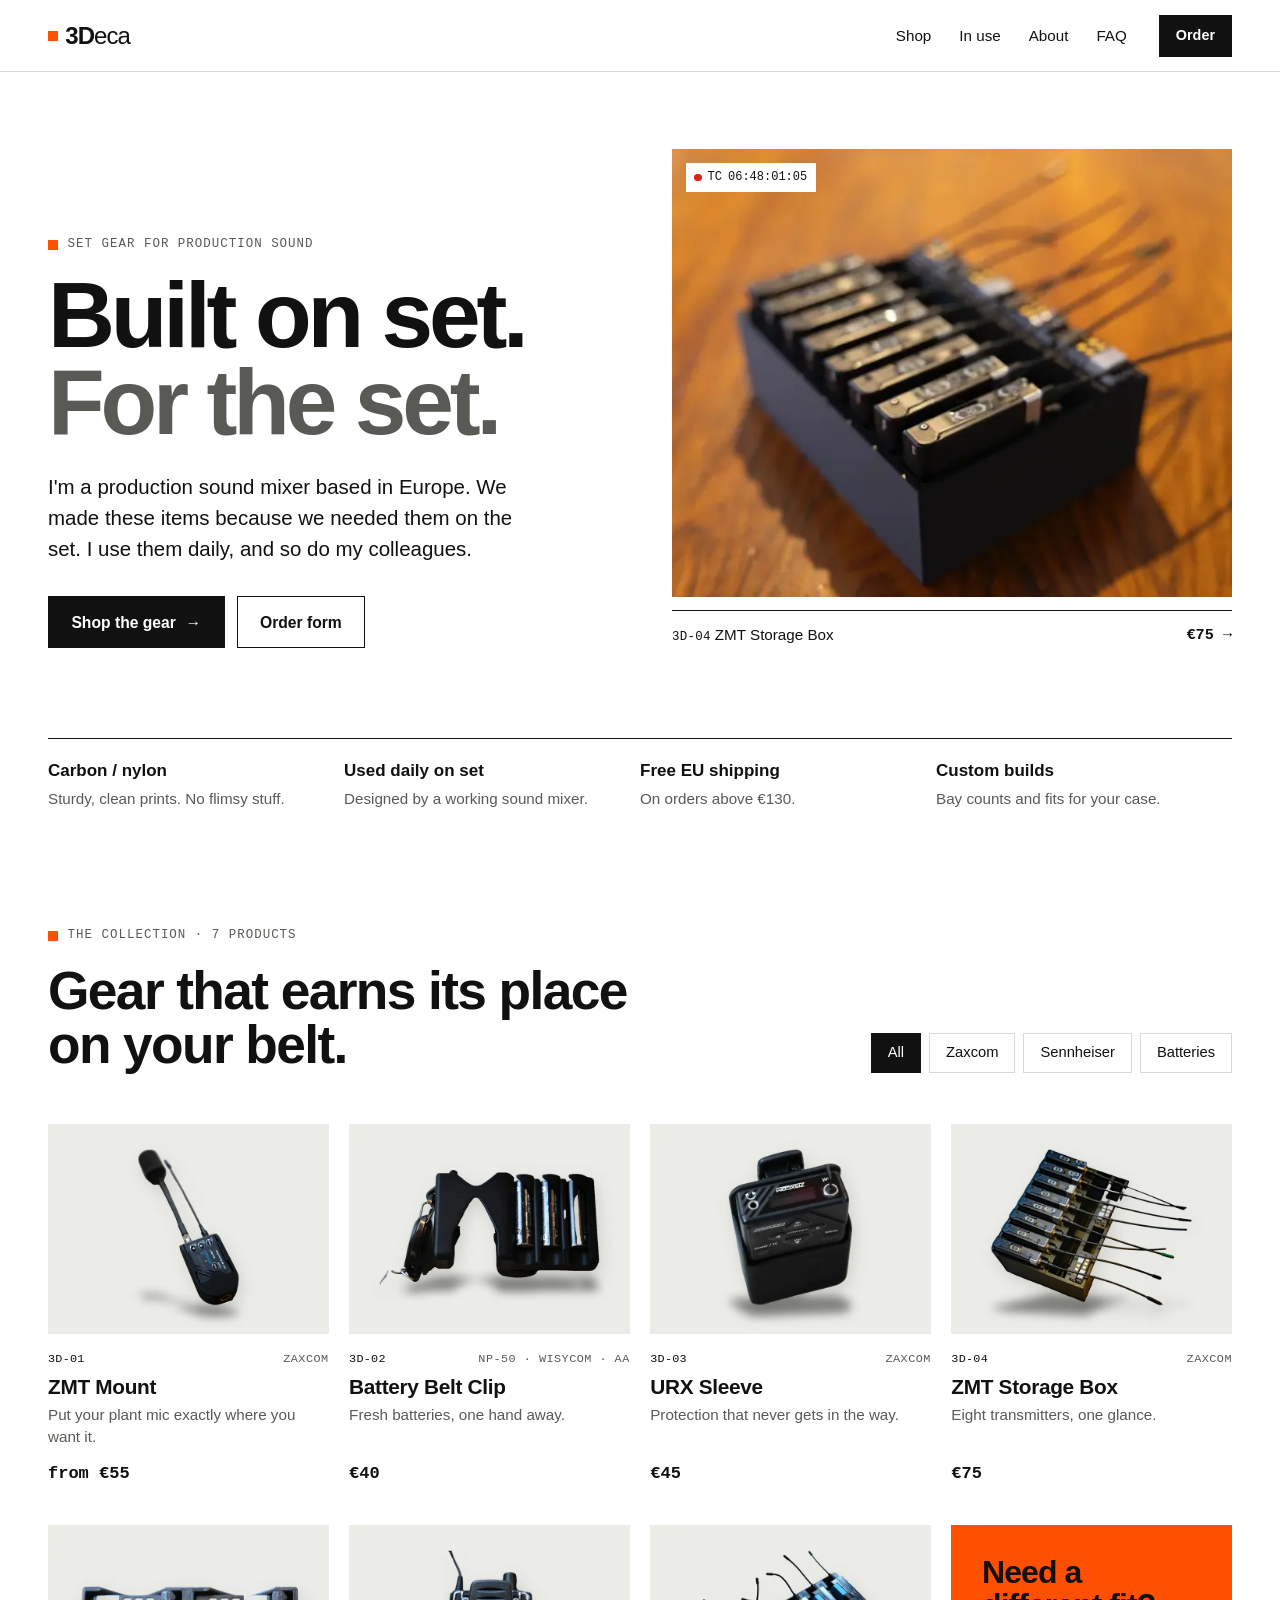
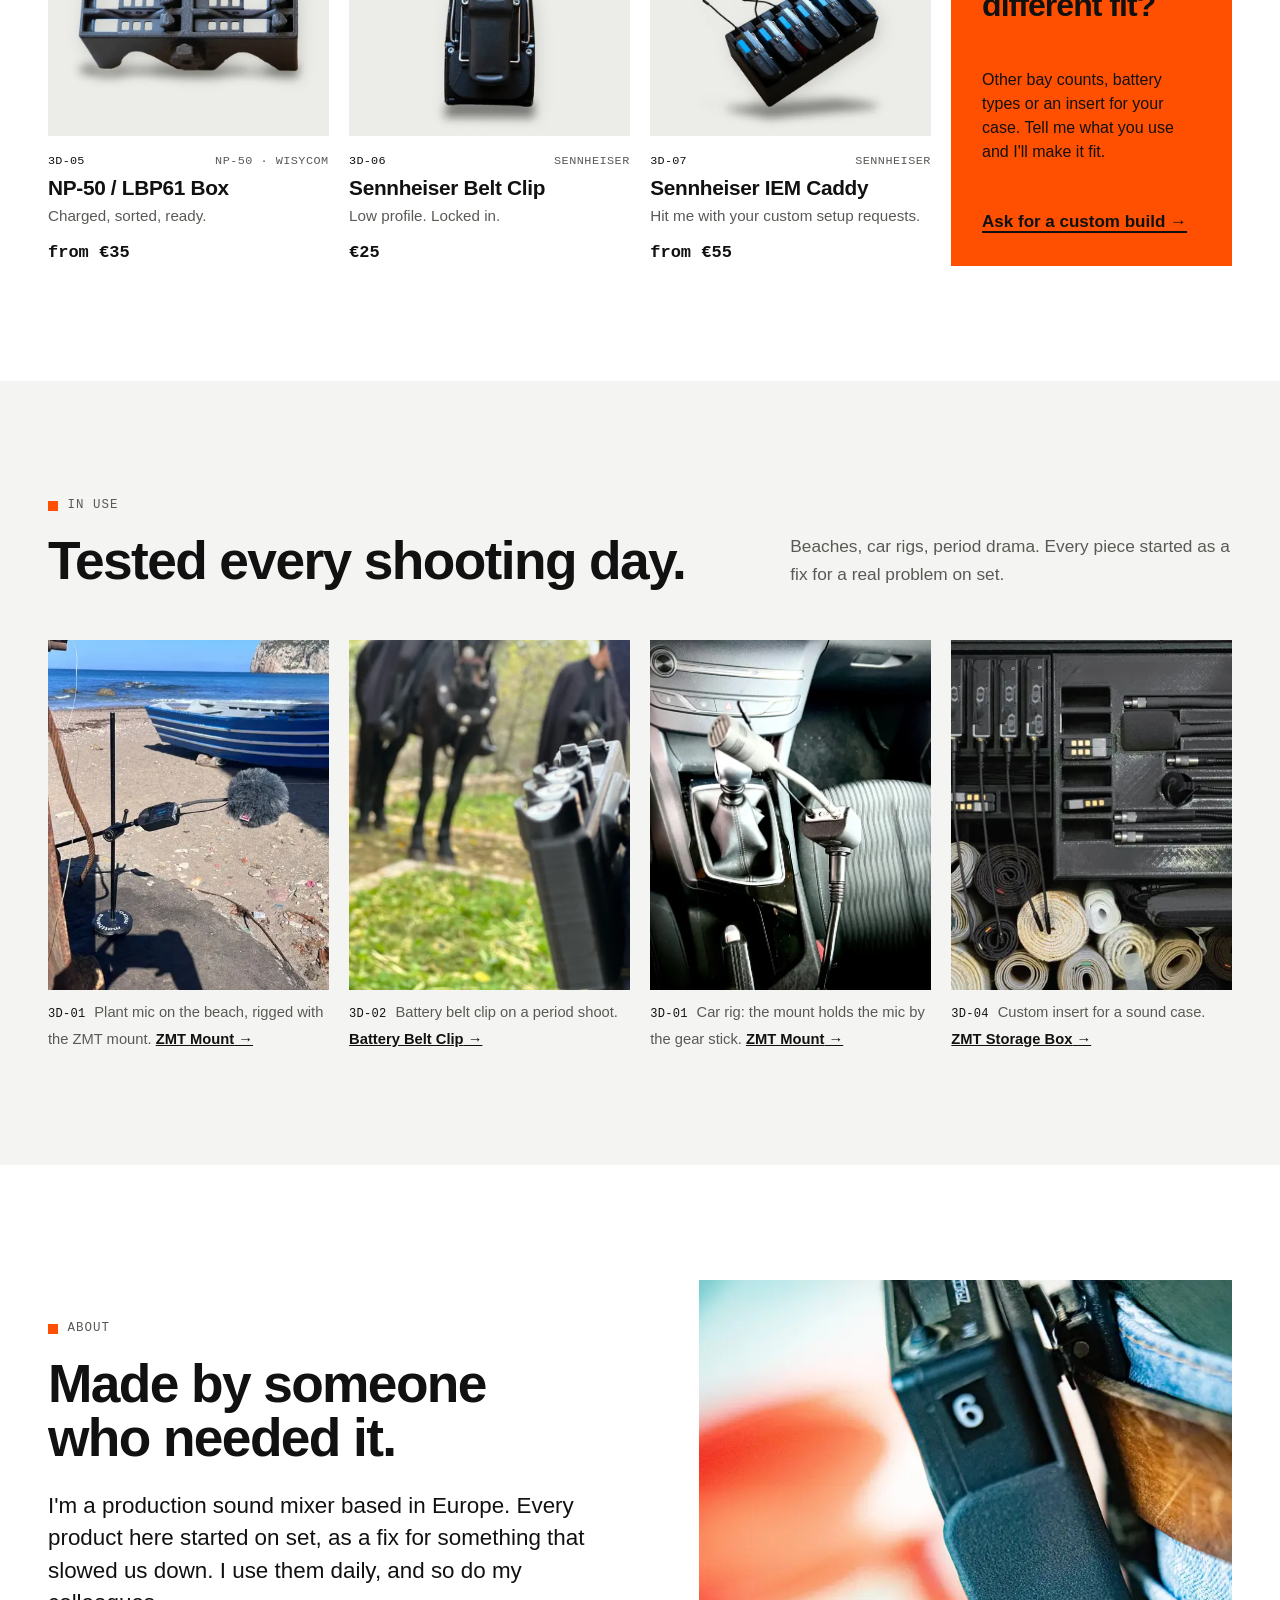
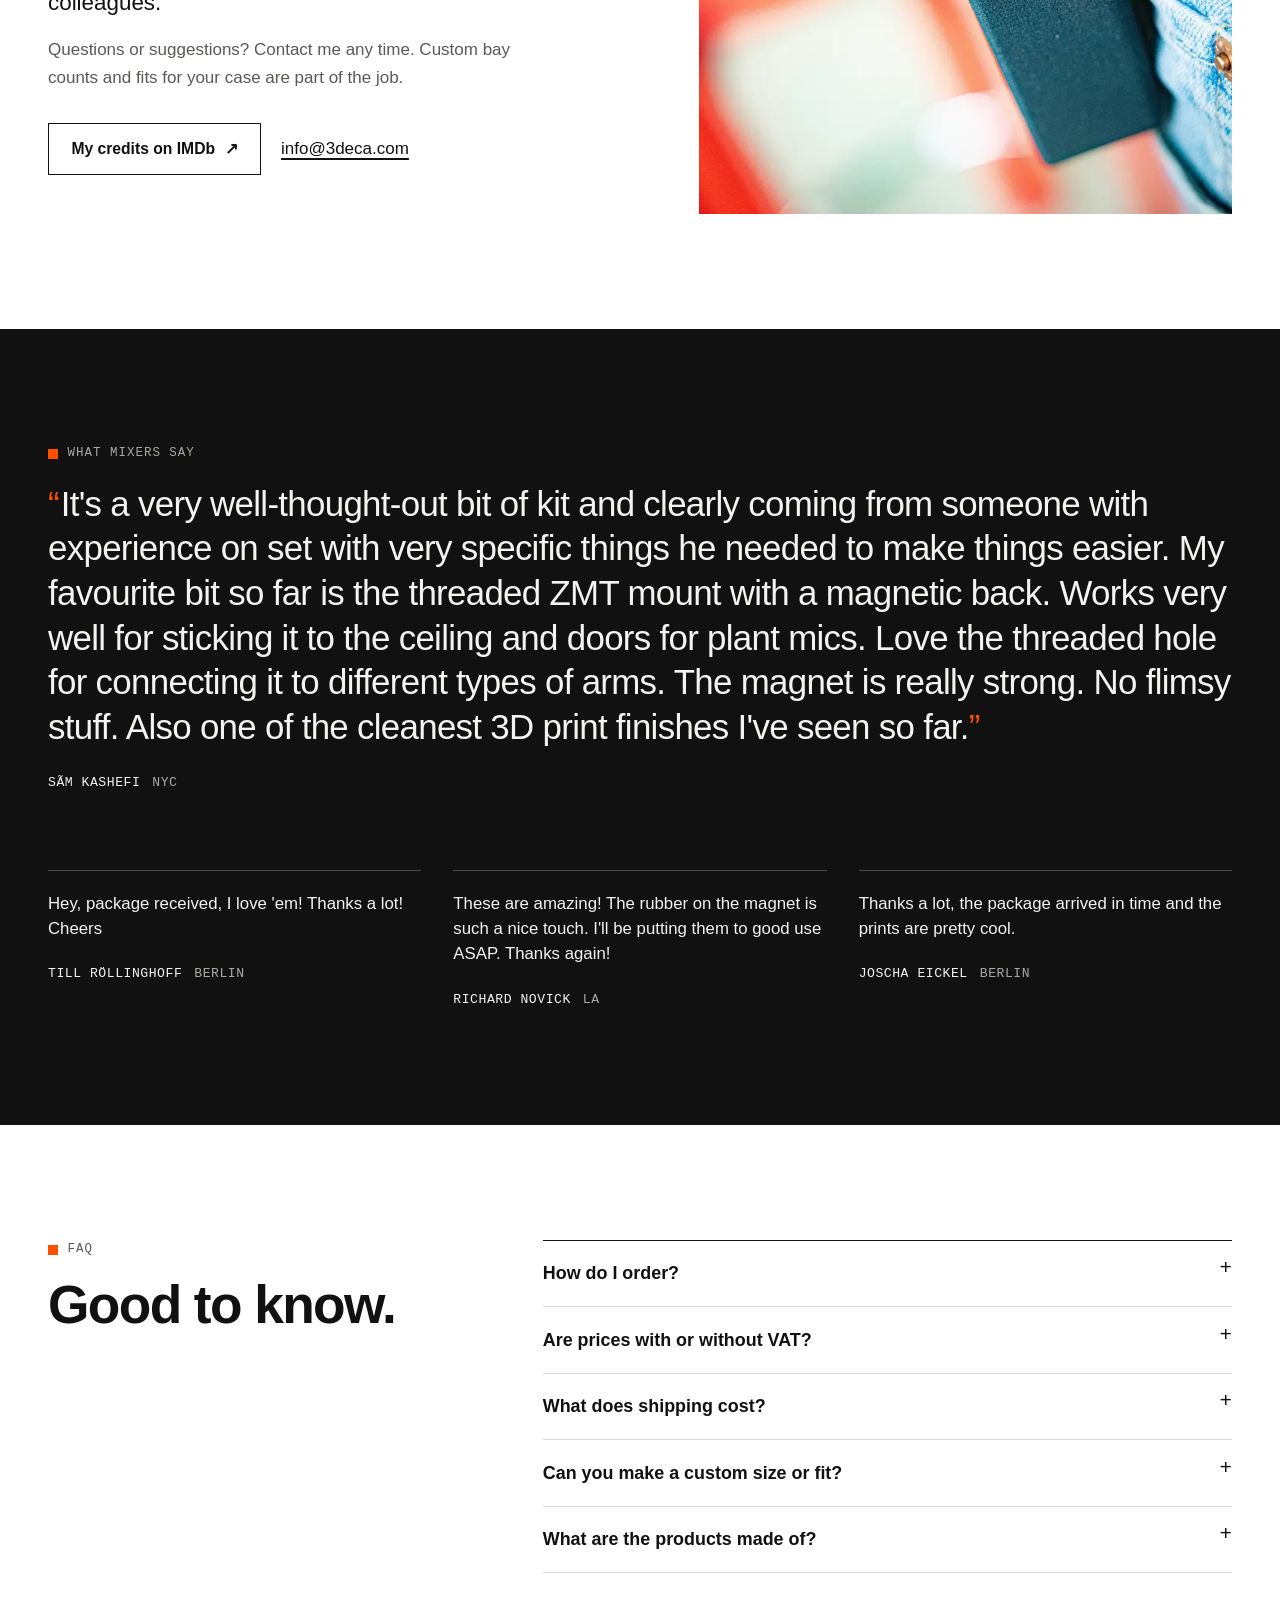
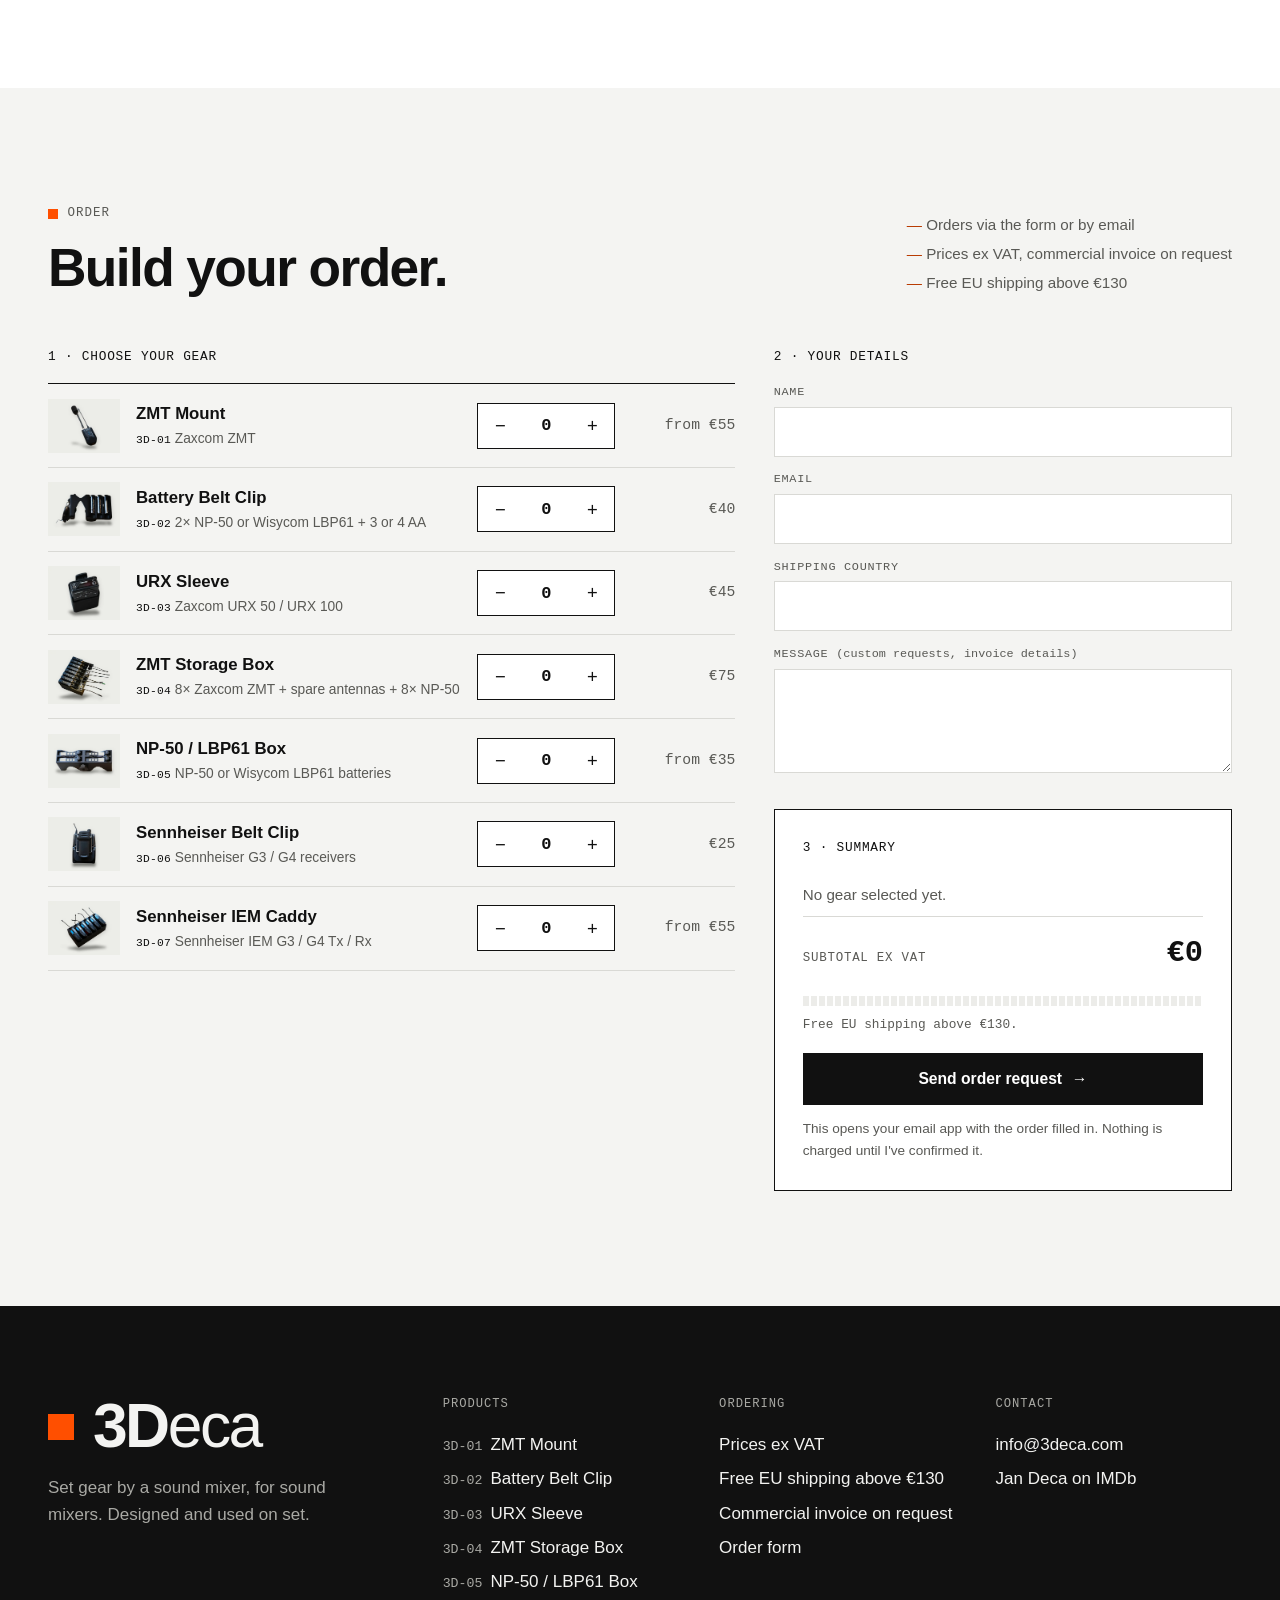
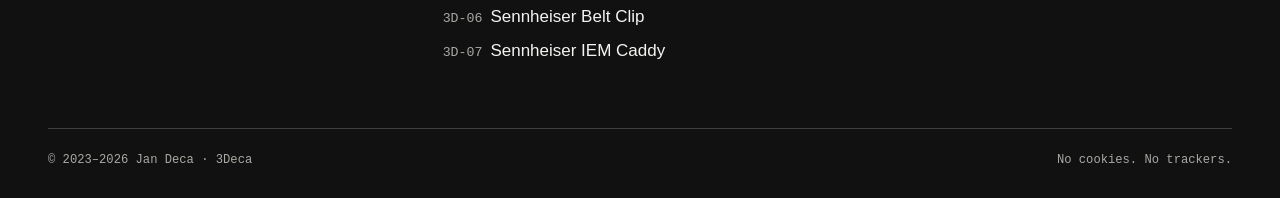
==== 3deca-website/public/index.html @ c1f85b54 "Redesign 3deca.com as a modernist product catalogue - Light, grid-based design with black grotesk ty" ====
<!doctype html>
<html lang="en">
<head>
<meta charset="utf-8">
<meta name="viewport" content="width=device-width, initial-scale=1">
<title>3Deca · Set gear for production sound mixers</title>
<meta name="description" content="Sturdy carbon/nylon set gear for production sound mixers: mounts, belt clips and storage caddies for Zaxcom, Sennheiser and Wisycom. Designed and used on set.">
<link rel="canonical" href="https://www.3deca.com/">
<meta name="theme-color" content="#ffffff">
<meta name="color-scheme" content="light">
<meta property="og:type" content="website">
<meta property="og:site_name" content="3Deca">
<meta property="og:title" content="3Deca · Set gear for production sound mixers">
<meta property="og:description" content="Sturdy carbon/nylon set gear for production sound mixers: mounts, belt clips and storage caddies for Zaxcom, Sennheiser and Wisycom. Designed and used on set.">
<meta property="og:url" content="https://www.3deca.com/">
<meta property="og:image" content="https://www.3deca.com/img/og-image.jpg">
<meta name="twitter:card" content="summary_large_image">
<link rel="icon" href="favicon.svg" type="image/svg+xml">
<link rel="apple-touch-icon" href="apple-touch-icon.png">
<link rel="preload" href="fonts/archivo-var.woff2" as="font" type="font/woff2" crossorigin>
<link rel="stylesheet" href="css/style.css">
<script>document.documentElement.classList.add("js")</script>
<script src="js/main.js" defer></script>
<script type="application/ld+json">{"@context": "https://schema.org", "@type": "Organization", "name": "3Deca", "url": "https://www.3deca.com", "email": "info@3deca.com", "founder": {"@type": "Person", "name": "Jan Deca", "sameAs": "https://www.imdb.me/jandeca"}, "description": "Sturdy carbon/nylon set gear for production sound mixers: mounts, belt clips and storage caddies for Zaxcom, Sennheiser and Wisycom. Designed and used on set."}</script>
</head>
<body class="page-home">
<a class="skip-link" href="#main">Skip to content</a>
<header class="site-header" data-header>
  <div class="header-inner">
    <a class="brand" href="./" aria-label="3Deca, home"><span class="wm" aria-hidden="true"><span class="wm-mark"></span><span class="wm-3d">3D</span><span class="wm-eca">eca</span></span></a>
    <nav class="site-nav" id="site-nav" aria-label="Main">
      <ul><li><a href="./#shop">Shop</a></li><li><a href="./#in-use">In use</a></li><li><a href="./#about">About</a></li><li><a href="./#faq">FAQ</a></li></ul>
    </nav>
    <a class="btn btn-ink btn-sm header-cta" href="./#order">
      Order<span class="order-count" data-order-count hidden></span>
    </a>
    <button class="nav-toggle" type="button" aria-expanded="false" aria-controls="site-nav" data-nav-toggle>
      <span class="sr-only">Menu</span><span class="nav-toggle-bars" aria-hidden="true"></span>
    </button>
  </div>
</header>
<main id="main">
  <section class="hero" aria-labelledby="hero-title">
    <div class="container hero-grid">
      <div class="hero-text">
        <p class="eyebrow">Set gear for production sound</p>
        <h1 id="hero-title" class="hero-title">Built on set.<br><span class="hero-accent">For the set.</span></h1>
        <p class="hero-lead">I&#x27;m a production sound mixer based in Europe. We made these items because we needed them on the set. I use them daily, and so do my colleagues.</p>
        <div class="hero-actions">
          <a class="btn btn-ink" href="#shop">Shop the gear <span aria-hidden="true">→</span></a>
          <a class="btn btn-line" href="#order">Order form</a>
        </div>
      </div>
      <figure class="hero-media">
        <a class="hero-shot" href="zmtstoragebox/">
          <img class="hero-img" src="img/zmtstoragebox/01-1600.webp" srcset="img/zmtstoragebox/01-720.webp 720w, img/zmtstoragebox/01-1600.webp 1600w" sizes="(min-width: 1000px) 50vw, 100vw" width="1600" height="1067" alt="Eight Zaxcom ZMT transmitters lined up in a black 3D-printed storage box on a warm wooden table, antennas raised." fetchpriority="high" decoding="async">
          <span class="tc-chip" aria-hidden="true"><span class="rec-dot"></span>TC <span data-timecode>00:00:00:00</span></span>
        </a>
        <figcaption class="hero-caption">
          <span><span class="code">3D-04</span> ZMT Storage Box</span>
          <a href="zmtstoragebox/">€75 <span aria-hidden="true">→</span><span class="sr-only"> view ZMT Storage Box</span></a>
        </figcaption>
      </figure>
    </div>
    <div class="container">
      <ul class="facts" role="list"><li class="fact"><span class="fact-title">Carbon / nylon</span><span class="fact-text">Sturdy, clean prints. No flimsy stuff.</span></li><li class="fact"><span class="fact-title">Used daily on set</span><span class="fact-text">Designed by a working sound mixer.</span></li><li class="fact"><span class="fact-title">Free EU shipping</span><span class="fact-text">On orders above €130.</span></li><li class="fact"><span class="fact-title">Custom builds</span><span class="fact-text">Bay counts and fits for your case.</span></li></ul>
    </div>
  </section>

  <section class="section shop" id="shop" aria-labelledby="shop-title">
    <div class="container">
      <div class="section-bar">
        <div>
          <p class="eyebrow">The collection · 7 products</p>
          <h2 id="shop-title" class="section-title">Gear that earns its place<br>on your belt.</h2>
        </div>
        <div class="filters" role="group" aria-label="Filter by system"><button type="button" class="chip" aria-pressed="true" data-filter="all">All</button><button type="button" class="chip" aria-pressed="false" data-filter="Zaxcom">Zaxcom</button><button type="button" class="chip" aria-pressed="false" data-filter="Sennheiser">Sennheiser</button><button type="button" class="chip" aria-pressed="false" data-filter="Batteries">Batteries</button></div>
      </div>
      <p class="sr-only" aria-live="polite" data-filter-status></p>
      <ul class="cards" role="list" data-cards>
        <li class="card" data-system="Zaxcom">
        <a class="card-link" href="zmt-mount/">
          <span class="card-media">
            <img class="card-img" src="img/zmt-mount/s1-1600.webp" srcset="img/zmt-mount/s1-720.webp 720w, img/zmt-mount/s1-1600.webp 1600w" sizes="(min-width: 1100px) 25vw, (min-width: 560px) 50vw, 100vw" width="1600" height="1200" alt="Studio shot: a Zaxcom ZMT transmitter with lav mic and antenna seated in the black ZMT mount." loading="lazy" decoding="async">
            <img class="card-img card-img-alt" src="img/zmt-mount/02-1600.webp" srcset="img/zmt-mount/02-720.webp 720w, img/zmt-mount/02-1600.webp 1280w" sizes="(min-width: 1100px) 25vw, (min-width: 560px) 50vw, 100vw" width="1280" height="960" alt="" loading="lazy" decoding="async">
          </span>
          <span class="card-meta"><span class="code">3D-01</span><span>Zaxcom</span></span>
          <span class="card-title">ZMT Mount</span>
          <span class="card-tagline">Put your plant mic exactly where you want it.</span>
          <span class="card-price">from €55</span>
        </a>
      </li><li class="card" data-system="Batteries">
        <a class="card-link" href="batterybeltclip/">
          <span class="card-media">
            <img class="card-img" src="img/batterybeltclip/s1-1600.webp" srcset="img/batterybeltclip/s1-720.webp 720w, img/batterybeltclip/s1-1600.webp 1600w" sizes="(min-width: 1100px) 25vw, (min-width: 560px) 50vw, 100vw" width="1600" height="1200" alt="Studio shot of the battery belt clip loaded with two NP-50 batteries and four AA batteries, a roll of tape on its mounting hole." loading="lazy" decoding="async">
            <img class="card-img card-img-alt" src="img/batterybeltclip/02-1600.webp" srcset="img/batterybeltclip/02-720.webp 591w, img/batterybeltclip/02-1600.webp 1314w" sizes="(min-width: 1100px) 25vw, (min-width: 560px) 50vw, 100vw" width="1314" height="1600" alt="" loading="lazy" decoding="async">
          </span>
          <span class="card-meta"><span class="code">3D-02</span><span>NP-50 · Wisycom · AA</span></span>
          <span class="card-title">Battery Belt Clip</span>
          <span class="card-tagline">Fresh batteries, one hand away.</span>
          <span class="card-price">€40</span>
        </a>
      </li><li class="card" data-system="Zaxcom">
        <a class="card-link" href="urxbeltclip/">
          <span class="card-media">
            <img class="card-img" src="img/urxbeltclip/s1-1600.webp" srcset="img/urxbeltclip/s1-720.webp 720w, img/urxbeltclip/s1-1600.webp 1600w" sizes="(min-width: 1100px) 25vw, (min-width: 560px) 50vw, 100vw" width="1600" height="1200" alt="Studio shot of a Zaxcom URX receiver standing upright in the black sleeve, display and buttons visible." loading="lazy" decoding="async">
            <img class="card-img card-img-alt" src="img/urxbeltclip/02-1600.webp" srcset="img/urxbeltclip/02-720.webp 720w, img/urxbeltclip/02-1600.webp 1600w" sizes="(min-width: 1100px) 25vw, (min-width: 560px) 50vw, 100vw" width="1600" height="1577" alt="" loading="lazy" decoding="async">
          </span>
          <span class="card-meta"><span class="code">3D-03</span><span>Zaxcom</span></span>
          <span class="card-title">URX Sleeve</span>
          <span class="card-tagline">Protection that never gets in the way.</span>
          <span class="card-price">€45</span>
        </a>
      </li><li class="card" data-system="Zaxcom">
        <a class="card-link" href="zmtstoragebox/">
          <span class="card-media">
            <img class="card-img" src="img/zmtstoragebox/s1-1600.webp" srcset="img/zmtstoragebox/s1-720.webp 720w, img/zmtstoragebox/s1-1600.webp 1600w" sizes="(min-width: 1100px) 25vw, (min-width: 560px) 50vw, 100vw" width="1600" height="1200" alt="Studio shot of the storage box holding eight Zaxcom ZMT transmitters with antennas and NP-50 batteries." loading="lazy" decoding="async">
            <img class="card-img card-img-alt" src="img/zmtstoragebox/01-1600.webp" srcset="img/zmtstoragebox/01-720.webp 720w, img/zmtstoragebox/01-1600.webp 1600w" sizes="(min-width: 1100px) 25vw, (min-width: 560px) 50vw, 100vw" width="1600" height="1067" alt="" loading="lazy" decoding="async">
          </span>
          <span class="card-meta"><span class="code">3D-04</span><span>Zaxcom</span></span>
          <span class="card-title">ZMT Storage Box</span>
          <span class="card-tagline">Eight transmitters, one glance.</span>
          <span class="card-price">€75</span>
        </a>
      </li><li class="card" data-system="Batteries">
        <a class="card-link" href="np50box/">
          <span class="card-media">
            <img class="card-img" src="img/np50box/s1-1600.webp" srcset="img/np50box/s1-720.webp 720w, img/np50box/s1-1600.webp 1600w" sizes="(min-width: 1100px) 25vw, (min-width: 560px) 50vw, 100vw" width="1600" height="1200" alt="Studio shot of the 4-bay caddy with batteries, seen from the front with its side pouch fitting." loading="lazy" decoding="async">
            <img class="card-img card-img-alt" src="img/np50box/04-1600.webp" srcset="img/np50box/04-720.webp 720w, img/np50box/04-1600.webp 1600w" sizes="(min-width: 1100px) 25vw, (min-width: 560px) 50vw, 100vw" width="1600" height="1580" alt="" loading="lazy" decoding="async">
          </span>
          <span class="card-meta"><span class="code">3D-05</span><span>NP-50 · Wisycom</span></span>
          <span class="card-title">NP-50 / LBP61 Box</span>
          <span class="card-tagline">Charged, sorted, ready.</span>
          <span class="card-price">from €35</span>
        </a>
      </li><li class="card" data-system="Sennheiser">
        <a class="card-link" href="sennheiserbeltclip/">
          <span class="card-media">
            <img class="card-img" src="img/sennheiserbeltclip/s1-1600.webp" srcset="img/sennheiserbeltclip/s1-720.webp 720w, img/sennheiserbeltclip/s1-1600.webp 1600w" sizes="(min-width: 1100px) 25vw, (min-width: 560px) 50vw, 100vw" width="1600" height="1200" alt="Studio shot of the back of a Sennheiser receiver with the low-profile clip and the original Sennheiser clip mounted." loading="lazy" decoding="async">
            <img class="card-img card-img-alt" src="img/sennheiserbeltclip/02-1600.webp" srcset="img/sennheiserbeltclip/02-720.webp 720w, img/sennheiserbeltclip/02-1600.webp 1600w" sizes="(min-width: 1100px) 25vw, (min-width: 560px) 50vw, 100vw" width="1600" height="1067" alt="" loading="lazy" decoding="async">
          </span>
          <span class="card-meta"><span class="code">3D-06</span><span>Sennheiser</span></span>
          <span class="card-title">Sennheiser Belt Clip</span>
          <span class="card-tagline">Low profile. Locked in.</span>
          <span class="card-price">€25</span>
        </a>
      </li><li class="card" data-system="Sennheiser">
        <a class="card-link" href="sennheiser-caddy/">
          <span class="card-media">
            <img class="card-img" src="img/sennheiser-caddy/s1-1600.webp" srcset="img/sennheiser-caddy/s1-720.webp 720w, img/sennheiser-caddy/s1-1600.webp 1600w" sizes="(min-width: 1100px) 25vw, (min-width: 560px) 50vw, 100vw" width="1600" height="1200" alt="Studio shot of six Sennheiser G4 receivers standing in a black caddy." loading="lazy" decoding="async">
            <img class="card-img card-img-alt" src="img/sennheiser-caddy/02-1600.webp" srcset="img/sennheiser-caddy/02-720.webp 720w, img/sennheiser-caddy/02-1600.webp 1600w" sizes="(min-width: 1100px) 25vw, (min-width: 560px) 50vw, 100vw" width="1600" height="1067" alt="" loading="lazy" decoding="async">
          </span>
          <span class="card-meta"><span class="code">3D-07</span><span>Sennheiser</span></span>
          <span class="card-title">Sennheiser IEM Caddy</span>
          <span class="card-tagline">Hit me with your custom setup requests.</span>
          <span class="card-price">from €55</span>
        </a>
      </li><li class="card card-custom" data-system="all">
        <a class="card-link" href="mailto:info@3deca.com?subject=Custom%20build%20request">
          <span class="custom-title">Need a different fit?</span>
          <span class="custom-text">Other bay counts, battery types or an insert for your case. Tell me what you use and I&#x27;ll make it fit.</span>
          <span class="custom-cta">Ask for a custom build <span aria-hidden="true">→</span></span>
        </a>
      </li>
      </ul>
    </div>
  </section>

  <section class="section in-use" id="in-use" aria-labelledby="use-title">
    <div class="container">
      <div class="section-bar">
        <div>
          <p class="eyebrow">In use</p>
          <h2 id="use-title" class="section-title">Tested every shooting day.</h2>
        </div>
        <p class="section-lead">Beaches, car rigs, period drama. Every piece started as a fix for a real problem on set.</p>
      </div>
      <ul class="uses" role="list"><li class="use">
          <figure>
            <div class="use-media"><img src="img/zmt-mount/02-1600.webp" srcset="img/zmt-mount/02-720.webp 720w, img/zmt-mount/02-1600.webp 1280w" sizes="(min-width: 900px) 25vw, 50vw" width="1280" height="960" alt="On location: a plant mic with a furry windshield rigged on a stand on a beach, next to a blue fishing boat." loading="lazy" decoding="async"></div>
            <figcaption><span class="code">3D-01</span> Plant mic on the beach, rigged with the ZMT mount.
              <a href="zmt-mount/">ZMT Mount<span class="sr-only"> product page</span> →</a></figcaption>
          </figure>
        </li><li class="use">
          <figure>
            <div class="use-media"><img src="img/batterybeltclip/02-1600.webp" srcset="img/batterybeltclip/02-720.webp 591w, img/batterybeltclip/02-1600.webp 1314w" sizes="(min-width: 900px) 25vw, 50vw" width="1314" height="1600" alt="The belt clip worn on set, with a black horse and a costumed actor in the background." loading="lazy" decoding="async"></div>
            <figcaption><span class="code">3D-02</span> Battery belt clip on a period shoot.
              <a href="batterybeltclip/">Battery Belt Clip<span class="sr-only"> product page</span> →</a></figcaption>
          </figure>
        </li><li class="use">
          <figure>
            <div class="use-media"><img src="img/zmt-mount/07-1600.webp" srcset="img/zmt-mount/07-720.webp 687w, img/zmt-mount/07-1600.webp 1527w" sizes="(min-width: 900px) 25vw, 50vw" width="1527" height="1600" alt="The mount used as a car rig: a mic positioned next to the gear stick inside a car." loading="lazy" decoding="async"></div>
            <figcaption><span class="code">3D-01</span> Car rig: the mount holds the mic by the gear stick.
              <a href="zmt-mount/">ZMT Mount<span class="sr-only"> product page</span> →</a></figcaption>
          </figure>
        </li><li class="use">
          <figure>
            <div class="use-media"><img src="img/zmtstoragebox/05-1600.webp" srcset="img/zmtstoragebox/05-720.webp 720w, img/zmtstoragebox/05-1600.webp 1600w" sizes="(min-width: 900px) 25vw, 50vw" width="1600" height="1067" alt="A custom storage insert in a sound case: transmitters, mics and coiled cables in fitted bays." loading="lazy" decoding="async"></div>
            <figcaption><span class="code">3D-04</span> Custom insert for a sound case.
              <a href="zmtstoragebox/">ZMT Storage Box<span class="sr-only"> product page</span> →</a></figcaption>
          </figure>
        </li></ul>
    </div>
  </section>

  <section class="section about" id="about" aria-labelledby="about-title">
    <div class="container about-grid">
      <div class="about-copy">
        <p class="eyebrow">About</p>
        <h2 id="about-title" class="section-title">Made by someone who needed it.</h2>
        <p class="about-lead">I'm a production sound mixer based in Europe. Every product here started on set, as a fix for something that slowed us down. I use them daily, and so do my colleagues.</p>
        <p>Questions or suggestions? Contact me any time. Custom bay counts and fits for your case are part of the job.</p>
        <div class="about-actions">
          <a class="btn btn-line" href="https://www.imdb.me/jandeca" rel="noopener">My credits on IMDb <span aria-hidden="true">↗</span></a>
          <a class="text-link" href="mailto:info@3deca.com">info@3deca.com</a>
        </div>
      </div>
      <div class="about-media">
        <img src="img/urxbeltclip/02-1600.webp" srcset="img/urxbeltclip/02-720.webp 720w, img/urxbeltclip/02-1600.webp 1600w" sizes="(min-width: 900px) 40vw, 100vw" width="1600" height="1577" alt="The sleeve clipped to a belt over jeans, the receiver marked with number 6." loading="lazy" decoding="async">
      </div>
    </div>
  </section>

  <section class="section reviews" id="reviews" aria-labelledby="reviews-title">
    <div class="container">
      <p class="eyebrow" id="reviews-title">What mixers say</p>
      <figure class="review-featured">
        <blockquote><p>It&#x27;s a very well-thought-out bit of kit and clearly coming from someone with experience on set with very specific things he needed to make things easier. My favourite bit so far is the threaded ZMT mount with a magnetic back. Works very well for sticking it to the ceiling and doors for plant mics. Love the threaded hole for connecting it to different types of arms. The magnet is really strong. No flimsy stuff. Also one of the cleanest 3D print finishes I&#x27;ve seen so far.</p></blockquote>
        <figcaption>Sãm Kashefi<span>NYC</span></figcaption>
      </figure>
      <ul class="reviews-grid" role="list"><li><figure class="review">
            <blockquote><p>Hey, package received, I love &#x27;em! Thanks a lot! Cheers</p></blockquote>
            <figcaption>Till Röllinghoff<span>Berlin</span></figcaption>
          </figure></li><li><figure class="review">
            <blockquote><p>These are amazing! The rubber on the magnet is such a nice touch. I&#x27;ll be putting them to good use ASAP. Thanks again!</p></blockquote>
            <figcaption>Richard Novick<span>LA</span></figcaption>
          </figure></li><li><figure class="review">
            <blockquote><p>Thanks a lot, the package arrived in time and the prints are pretty cool.</p></blockquote>
            <figcaption>Joscha Eickel<span>Berlin</span></figcaption>
          </figure></li></ul>
    </div>
  </section>

  <section class="section faq" id="faq" aria-labelledby="faq-title">
    <div class="container faq-grid">
      <div>
        <p class="eyebrow">FAQ</p>
        <h2 id="faq-title" class="section-title">Good to know.</h2>
      </div>
      <div class="faq-list"><details class="faq-item"><summary>How do I order?</summary><p>Use the order form on this site or email info@3deca.com. I&#x27;ll confirm your order and send payment details.</p></details><details class="faq-item"><summary>Are prices with or without VAT?</summary><p>All prices are ex VAT. Contact me if you need a commercial invoice.</p></details><details class="faq-item"><summary>What does shipping cost?</summary><p>Shipping within the EU is free on orders above €130. For smaller orders or shipping outside the EU, ask and I&#x27;ll let you know.</p></details><details class="faq-item"><summary>Can you make a custom size or fit?</summary><p>Yes. Storage boxes and caddies come in different bay counts, and I can make inserts for your case. Send me your setup.</p></details><details class="faq-item"><summary>What are the products made of?</summary><p>Sturdy carbon / nylon. The Euronorm case support for the Sennheiser caddy is made of ABS.</p></details></div>
    </div>
  </section>

  <section class="section order" id="order" aria-labelledby="order-title">
    <div class="container">
      <div class="section-bar">
        <div>
          <p class="eyebrow">Order</p>
          <h2 id="order-title" class="section-title">Build your order.</h2>
        </div>
        <ul class="order-points" role="list"><li>Orders via the form or by email</li><li>Prices ex VAT, commercial invoice on request</li><li>Free EU shipping above €130</li></ul>
      </div>

      <form class="order-form" id="order-form" action="mailto:info@3deca.com" method="post" enctype="text/plain" data-order-form>
        <fieldset class="order-items">
          <legend class="order-legend">1 · Choose your gear</legend>
          <ul class="order-list" role="list"><li class="order-row" data-product="zmt-mount">
          <div class="order-row-main">
            <span class="order-thumb" aria-hidden="true"><img src="img/zmt-mount/s1-720.webp" alt="" width="72" height="54" loading="lazy"></span>
            <div class="order-row-text">
              <span class="order-name" id="on-zmt-mount">ZMT Mount</span>
              <span class="order-fits"><span class="code">3D-01</span> Zaxcom ZMT</span>
            </div>
            <div class="stepper" role="group" aria-labelledby="on-zmt-mount">
              <button type="button" class="step" data-step="-1" aria-label="One less ZMT Mount">−</button>
              <input type="number" name="zmt-mount-qty" min="0" max="50" value="0" inputmode="numeric" aria-label="Quantity, ZMT Mount" data-qty>
              <button type="button" class="step" data-step="1" aria-label="One more ZMT Mount">+</button>
            </div>
            <span class="order-line-price" data-line-price aria-hidden="true">from €55</span>
          </div>
          <div class="order-row-opts"><label class="field field-inline">
              <span class="field-label">Version</span>
              <select name="zmt-mount-o0" data-opt="0"><option value="0">With magnet · €65</option><option value="1">Without magnet · €55</option></select>
            </label></div>
        </li><li class="order-row" data-product="batterybeltclip">
          <div class="order-row-main">
            <span class="order-thumb" aria-hidden="true"><img src="img/batterybeltclip/s1-720.webp" alt="" width="72" height="54" loading="lazy"></span>
            <div class="order-row-text">
              <span class="order-name" id="on-batterybeltclip">Battery Belt Clip</span>
              <span class="order-fits"><span class="code">3D-02</span> 2× NP-50 or Wisycom LBP61 + 3 or 4 AA</span>
            </div>
            <div class="stepper" role="group" aria-labelledby="on-batterybeltclip">
              <button type="button" class="step" data-step="-1" aria-label="One less Battery Belt Clip">−</button>
              <input type="number" name="batterybeltclip-qty" min="0" max="50" value="0" inputmode="numeric" aria-label="Quantity, Battery Belt Clip" data-qty>
              <button type="button" class="step" data-step="1" aria-label="One more Battery Belt Clip">+</button>
            </div>
            <span class="order-line-price" data-line-price aria-hidden="true">€40</span>
          </div>
          <div class="order-row-opts"><label class="field field-inline">
              <span class="field-label">Battery type</span>
              <select name="batterybeltclip-o0" data-opt="0"><option value="0">NP-50</option><option value="1">Wisycom LBP61</option></select>
            </label><label class="field field-inline">
              <span class="field-label">AA slots</span>
              <select name="batterybeltclip-o1" data-opt="1"><option value="0">4× AA</option><option value="1">3× AA</option></select>
            </label></div>
        </li><li class="order-row" data-product="urxbeltclip">
          <div class="order-row-main">
            <span class="order-thumb" aria-hidden="true"><img src="img/urxbeltclip/s1-720.webp" alt="" width="72" height="54" loading="lazy"></span>
            <div class="order-row-text">
              <span class="order-name" id="on-urxbeltclip">URX Sleeve</span>
              <span class="order-fits"><span class="code">3D-03</span> Zaxcom URX 50 / URX 100</span>
            </div>
            <div class="stepper" role="group" aria-labelledby="on-urxbeltclip">
              <button type="button" class="step" data-step="-1" aria-label="One less URX Sleeve">−</button>
              <input type="number" name="urxbeltclip-qty" min="0" max="50" value="0" inputmode="numeric" aria-label="Quantity, URX Sleeve" data-qty>
              <button type="button" class="step" data-step="1" aria-label="One more URX Sleeve">+</button>
            </div>
            <span class="order-line-price" data-line-price aria-hidden="true">€45</span>
          </div>
          <div class="order-row-opts"><label class="field field-inline">
              <span class="field-label">Receiver</span>
              <select name="urxbeltclip-o0" data-opt="0"><option value="0">URX 100</option><option value="1">URX 50</option></select>
            </label></div>
        </li><li class="order-row" data-product="zmtstoragebox">
          <div class="order-row-main">
            <span class="order-thumb" aria-hidden="true"><img src="img/zmtstoragebox/s1-720.webp" alt="" width="72" height="54" loading="lazy"></span>
            <div class="order-row-text">
              <span class="order-name" id="on-zmtstoragebox">ZMT Storage Box</span>
              <span class="order-fits"><span class="code">3D-04</span> 8× Zaxcom ZMT + spare antennas + 8× NP-50</span>
            </div>
            <div class="stepper" role="group" aria-labelledby="on-zmtstoragebox">
              <button type="button" class="step" data-step="-1" aria-label="One less ZMT Storage Box">−</button>
              <input type="number" name="zmtstoragebox-qty" min="0" max="50" value="0" inputmode="numeric" aria-label="Quantity, ZMT Storage Box" data-qty>
              <button type="button" class="step" data-step="1" aria-label="One more ZMT Storage Box">+</button>
            </div>
            <span class="order-line-price" data-line-price aria-hidden="true">€75</span>
          </div>
          <div class="order-row-opts"><label class="field field-inline">
              <span class="field-label">Size</span>
              <select name="zmtstoragebox-o0" data-opt="0"><option value="0">Standard, 8 bays · €75</option><option value="1">Custom bay count (quote)</option></select>
            </label></div>
        </li><li class="order-row" data-product="np50box">
          <div class="order-row-main">
            <span class="order-thumb" aria-hidden="true"><img src="img/np50box/s1-720.webp" alt="" width="72" height="54" loading="lazy"></span>
            <div class="order-row-text">
              <span class="order-name" id="on-np50box">NP-50 / LBP61 Box</span>
              <span class="order-fits"><span class="code">3D-05</span> NP-50 or Wisycom LBP61 batteries</span>
            </div>
            <div class="stepper" role="group" aria-labelledby="on-np50box">
              <button type="button" class="step" data-step="-1" aria-label="One less NP-50 / LBP61 Box">−</button>
              <input type="number" name="np50box-qty" min="0" max="50" value="0" inputmode="numeric" aria-label="Quantity, NP-50 / LBP61 Box" data-qty>
              <button type="button" class="step" data-step="1" aria-label="One more NP-50 / LBP61 Box">+</button>
            </div>
            <span class="order-line-price" data-line-price aria-hidden="true">from €35</span>
          </div>
          <div class="order-row-opts"><label class="field field-inline">
              <span class="field-label">Model</span>
              <select name="np50box-o0" data-opt="0"><option value="0">Battery holder · €40</option><option value="1">4-bay caddy, ORCA mount · €35</option></select>
            </label><label class="field field-inline">
              <span class="field-label">Battery</span>
              <select name="np50box-o1" data-opt="1"><option value="0">NP-50</option><option value="1">Wisycom LBP61</option></select>
            </label><label class="field field-inline">
              <span class="field-label">Colour</span>
              <select name="np50box-o2" data-opt="2"><option value="0">Black</option><option value="1">Red</option><option value="2">Green</option></select>
            </label></div>
        </li><li class="order-row" data-product="sennheiserbeltclip">
          <div class="order-row-main">
            <span class="order-thumb" aria-hidden="true"><img src="img/sennheiserbeltclip/s1-720.webp" alt="" width="72" height="54" loading="lazy"></span>
            <div class="order-row-text">
              <span class="order-name" id="on-sennheiserbeltclip">Sennheiser Belt Clip</span>
              <span class="order-fits"><span class="code">3D-06</span> Sennheiser G3 / G4 receivers</span>
            </div>
            <div class="stepper" role="group" aria-labelledby="on-sennheiserbeltclip">
              <button type="button" class="step" data-step="-1" aria-label="One less Sennheiser Belt Clip">−</button>
              <input type="number" name="sennheiserbeltclip-qty" min="0" max="50" value="0" inputmode="numeric" aria-label="Quantity, Sennheiser Belt Clip" data-qty>
              <button type="button" class="step" data-step="1" aria-label="One more Sennheiser Belt Clip">+</button>
            </div>
            <span class="order-line-price" data-line-price aria-hidden="true">€25</span>
          </div>
          
        </li><li class="order-row" data-product="sennheiser-caddy">
          <div class="order-row-main">
            <span class="order-thumb" aria-hidden="true"><img src="img/sennheiser-caddy/s1-720.webp" alt="" width="72" height="54" loading="lazy"></span>
            <div class="order-row-text">
              <span class="order-name" id="on-sennheiser-caddy">Sennheiser IEM Caddy</span>
              <span class="order-fits"><span class="code">3D-07</span> Sennheiser IEM G3 / G4 Tx / Rx</span>
            </div>
            <div class="stepper" role="group" aria-labelledby="on-sennheiser-caddy">
              <button type="button" class="step" data-step="-1" aria-label="One less Sennheiser IEM Caddy">−</button>
              <input type="number" name="sennheiser-caddy-qty" min="0" max="50" value="0" inputmode="numeric" aria-label="Quantity, Sennheiser IEM Caddy" data-qty>
              <button type="button" class="step" data-step="1" aria-label="One more Sennheiser IEM Caddy">+</button>
            </div>
            <span class="order-line-price" data-line-price aria-hidden="true">from €55</span>
          </div>
          <div class="order-row-opts"><label class="field field-inline">
              <span class="field-label">Bays</span>
              <select name="sennheiser-caddy-o0" data-opt="0"><option value="0">Standard caddy · from €55</option><option value="1">Custom size / Euronorm fit (quote)</option></select>
            </label></div>
        </li></ul>
        </fieldset>

        <div class="order-side">
          <fieldset class="order-you">
            <legend class="order-legend">2 · Your details</legend>
            <label class="field"><span class="field-label">Name</span><input id="f-name" name="name" autocomplete="name" required></label>
            <label class="field"><span class="field-label">Email</span><input id="f-email" name="email" type="email" autocomplete="email" required></label>
            <label class="field"><span class="field-label">Shipping country</span><input id="f-country" name="country" autocomplete="country-name"></label>
            <label class="field"><span class="field-label">Message <span class="optional">(custom requests, invoice details)</span></span><textarea id="f-message" name="message" rows="3"></textarea></label>
          </fieldset>

          <div class="order-summary">
            <h3 class="order-legend">3 · Summary</h3>
            <ul class="summary-lines" data-summary role="list"><li class="summary-empty">No gear selected yet.</li></ul>
            <div class="summary-total"><span>Subtotal ex VAT</span><output data-total aria-live="polite">€0</output></div>
            <div class="ship" data-ship>
              <div class="ship-meter" role="meter" aria-valuemin="0" aria-valuemax="130" aria-valuenow="0" aria-label="Progress to free EU shipping" data-ship-meter>
                <span class="ship-fill" data-ship-fill></span>
              </div>
              <p class="ship-text" data-ship-text aria-live="polite">Free EU shipping above €130.</p>
            </div>
            <button class="btn btn-ink btn-block" type="submit">Send order request <span aria-hidden="true">→</span></button>
            <p class="order-fine">This opens your email app with the order filled in. Nothing is charged until I've confirmed it.</p>
            <div class="order-fallback" data-order-fallback hidden>
              <p>Email app didn't open? Copy your order and send it to <a href="mailto:info@3deca.com">info@3deca.com</a>.</p>
              <textarea readonly rows="8" data-order-text aria-label="Your order as text"></textarea>
              <button class="btn btn-line btn-sm" type="button" data-copy-order>Copy order</button>
            </div>
          </div>
        </div>
      </form>
    </div>
  </section>
</main>
<script type="application/json" id="order-data">{"email": "info@3deca.com", "threshold": 130, "products": {"zmt-mount": {"name": "ZMT Mount", "code": "3D-01", "price": 55, "from": true, "options": [{"label": "Version", "priced": true, "choices": [{"label": "With magnet", "price": 65, "checkout_url": ""}, {"label": "Without magnet", "price": 55, "checkout_url": ""}]}]}, "batterybeltclip": {"name": "Battery Belt Clip", "code": "3D-02", "price": 40, "from": false, "options": [{"label": "Battery type", "priced": false, "choices": [{"label": "NP-50"}, {"label": "Wisycom LBP61"}]}, {"label": "AA slots", "priced": false, "choices": [{"label": "4× AA"}, {"label": "3× AA"}]}]}, "urxbeltclip": {"name": "URX Sleeve", "code": "3D-03", "price": 45, "from": false, "options": [{"label": "Receiver", "priced": false, "choices": [{"label": "URX 100"}, {"label": "URX 50"}]}]}, "zmtstoragebox": {"name": "ZMT Storage Box", "code": "3D-04", "price": 75, "from": false, "options": [{"label": "Size", "priced": true, "choices": [{"label": "Standard, 8 bays", "price": 75, "checkout_url": ""}, {"label": "Custom bay count (quote)", "price": null}]}]}, "np50box": {"name": "NP-50 / LBP61 Box", "code": "3D-05", "price": 35, "from": true, "options": [{"label": "Model", "priced": true, "choices": [{"label": "Battery holder", "price": 40, "checkout_url": ""}, {"label": "4-bay caddy, ORCA mount", "price": 35, "checkout_url": ""}]}, {"label": "Battery", "priced": false, "choices": [{"label": "NP-50"}, {"label": "Wisycom LBP61"}]}, {"label": "Colour", "priced": false, "choices": [{"label": "Black"}, {"label": "Red"}, {"label": "Green"}]}]}, "sennheiserbeltclip": {"name": "Sennheiser Belt Clip", "code": "3D-06", "price": 25, "from": false, "options": []}, "sennheiser-caddy": {"name": "Sennheiser IEM Caddy", "code": "3D-07", "price": 55, "from": true, "options": [{"label": "Bays", "priced": true, "choices": [{"label": "Standard caddy", "price": 55, "from": true}, {"label": "Custom size / Euronorm fit (quote)", "price": null}]}]}}}</script>
<footer class="site-footer">
  <div class="container">
    <div class="footer-grid">
      <div class="footer-brand">
        <a class="footer-mark" href="./" aria-label="3Deca, home"><span class="wm" aria-hidden="true"><span class="wm-mark"></span><span class="wm-3d">3D</span><span class="wm-eca">eca</span></span></a>
        <p>Set gear by a sound mixer, for sound mixers. Designed and used on set.</p>
      </div>
      <div>
        <h2 class="footer-h">Products</h2>
        <ul class="footer-list"><li><a href="zmt-mount/"><span class="f-code">3D-01</span>ZMT Mount</a></li><li><a href="batterybeltclip/"><span class="f-code">3D-02</span>Battery Belt Clip</a></li><li><a href="urxbeltclip/"><span class="f-code">3D-03</span>URX Sleeve</a></li><li><a href="zmtstoragebox/"><span class="f-code">3D-04</span>ZMT Storage Box</a></li><li><a href="np50box/"><span class="f-code">3D-05</span>NP-50 / LBP61 Box</a></li><li><a href="sennheiserbeltclip/"><span class="f-code">3D-06</span>Sennheiser Belt Clip</a></li><li><a href="sennheiser-caddy/"><span class="f-code">3D-07</span>Sennheiser IEM Caddy</a></li></ul>
      </div>
      <div>
        <h2 class="footer-h">Ordering</h2>
        <ul class="footer-list">
          <li>Prices ex VAT</li>
          <li>Free EU shipping above €130</li>
          <li>Commercial invoice on request</li>
          <li><a href="./#order">Order form</a></li>
        </ul>
      </div>
      <div>
        <h2 class="footer-h">Contact</h2>
        <ul class="footer-list">
          <li><a href="mailto:info@3deca.com">info@3deca.com</a></li>
          <li><a href="https://www.imdb.me/jandeca" rel="noopener">Jan Deca on IMDb</a></li>
        </ul>
      </div>
    </div>
    <div class="footer-bottom">
      <p>© 2023–2026 Jan Deca · 3Deca</p>
      <p>No cookies. No trackers.</p>
    </div>
  </div>
</footer>
</body>
</html>
---- 3deca-website/public/css/style.css ----
/* 3Deca — site styles
   Modernist product catalogue: white paper, strict grid, black grotesk type,
   one signal colour. Photo tiles share the studio-shot background (#ecece9).
   Fonts: Archivo + JetBrains Mono, self-hosted (SIL OFL). */

@font-face {
  font-family: "Archivo";
  src: url("../fonts/archivo-var.woff2") format("woff2-variations"), url("../fonts/archivo-var.woff2") format("woff2");
  font-weight: 100 900;
  font-stretch: 62% 125%;
  font-display: swap;
}
@font-face {
  font-family: "JetBrains Mono";
  src: url("../fonts/jetbrains-mono-var.woff2") format("woff2-variations"), url("../fonts/jetbrains-mono-var.woff2") format("woff2");
  font-weight: 100 800;
  font-display: swap;
}

:root {
  --bg: #ffffff;
  --paper: #f4f4f2;
  --tile: #ecece9;
  --ink: #111111;
  --ink-2: #595955;
  --line: #d9d9d5;
  --accent: #ff4f00;
  --accent-text: #b83a00;
  --on-dark: #f3f3f1;
  --on-dark-2: #a9a9a4;
  --ok: #1d8a4b;
  --warn: #d99a00;

  --font: "Archivo", "Helvetica Neue", Helvetica, Arial, sans-serif;
  --mono: "JetBrains Mono", ui-monospace, "SFMono-Regular", Menlo, Consolas, monospace;

  --gutter: clamp(16px, 4vw, 48px);
  --header-h: 72px;
  --ease: cubic-bezier(0.2, 0.7, 0.1, 1);
  color-scheme: light;
}

*, *::before, *::after { box-sizing: border-box; }
html { -webkit-text-size-adjust: 100%; scroll-behavior: smooth; scroll-padding-top: calc(var(--header-h) + 12px); }
body {
  margin: 0;
  background: var(--bg);
  color: var(--ink);
  font-family: var(--font);
  font-size: clamp(1rem, 0.97rem + 0.15vw, 1.0625rem);
  line-height: 1.6;
  -webkit-font-smoothing: antialiased;
  -moz-osx-font-smoothing: grayscale;
  overflow-x: hidden;
}
img { display: block; max-width: 100%; height: auto; }
a { color: inherit; }
button, input, select, textarea { font: inherit; color: inherit; }
h1, h2, h3 { margin: 0; }
::selection { background: var(--ink); color: var(--bg); }
:focus-visible { outline: 3px solid var(--accent); outline-offset: 2px; }
[hidden] { display: none !important; }

.sr-only { position: absolute !important; width: 1px; height: 1px; padding: 0; margin: -1px; overflow: hidden; clip: rect(0 0 0 0); white-space: nowrap; border: 0; }
.skip-link { position: absolute; left: 16px; top: -100px; z-index: 200; background: var(--ink); color: var(--bg); padding: 12px 18px; font-weight: 600; text-decoration: none; }
.skip-link:focus { top: 12px; }

.container { width: 100%; max-width: 1400px; margin-inline: auto; padding-inline: var(--gutter); }

/* ---------- type ---------- */
.eyebrow {
  display: flex; align-items: center; gap: 0.6rem;
  margin: 0 0 1.1rem;
  font-family: var(--mono); font-size: 0.78rem; letter-spacing: 0.08em; text-transform: uppercase; color: var(--ink-2);
}
.eyebrow::before { content: ""; width: 10px; height: 10px; background: var(--accent); flex: none; }
.section-title {
  font-weight: 600; font-size: clamp(2rem, 1.25rem + 2.6vw, 3.6rem);
  line-height: 1.02; letter-spacing: -0.03em; text-wrap: balance;
}
.section-lead { max-width: 46ch; margin: 0; color: var(--ink-2); font-size: 1.08rem; }
.code { font-family: var(--mono); font-size: 0.82em; letter-spacing: 0.02em; }
.text-link { color: var(--ink); text-decoration: underline; text-decoration-thickness: 1.5px; text-underline-offset: 4px; }
.text-link:hover { text-decoration-color: var(--accent); }

/* ---------- buttons ---------- */
.btn {
  --bh: 52px;
  display: inline-flex; align-items: center; justify-content: center; gap: 0.6rem;
  min-height: var(--bh); padding: 0 1.4rem;
  border: 1.5px solid var(--ink); border-radius: 0;
  font-weight: 600; font-size: 0.98rem; text-decoration: none; cursor: pointer;
  transition: background-color 0.2s, color 0.2s, border-color 0.2s;
}
.btn-ink { background: var(--ink); color: var(--bg); }
.btn-ink:hover { background: var(--accent); border-color: var(--accent); color: var(--ink); }
.btn-line { background: transparent; color: var(--ink); }
.btn-line:hover { background: var(--ink); color: var(--bg); }
.btn-accent { background: var(--accent); border-color: var(--accent); color: var(--ink); }
.btn-accent:hover { background: var(--ink); border-color: var(--ink); color: var(--bg); }
.btn-sm { --bh: 42px; padding: 0 1rem; font-size: 0.9rem; }
.btn-block { width: 100%; }
.btn-grow { flex: 1; }

/* ---------- header ---------- */
.site-header { position: sticky; top: 0; z-index: 50; height: var(--header-h); background: rgba(255, 255, 255, 0.94); backdrop-filter: blur(10px); -webkit-backdrop-filter: blur(10px); border-bottom: 1px solid var(--line); }
.header-inner { height: 100%; max-width: 1400px; margin-inline: auto; padding-inline: var(--gutter); display: flex; align-items: center; gap: 2rem; }
.brand { text-decoration: none; margin-right: auto; padding: 6px 0; }
.wm { display: inline-flex; align-items: center; font-weight: 800; font-size: 1.5rem; letter-spacing: -0.04em; line-height: 1; }
.wm-mark { width: 0.42em; height: 0.42em; background: var(--accent); margin-right: 0.3em; }
.wm-eca { font-weight: 400; }
.site-nav ul { list-style: none; display: flex; gap: 1.75rem; margin: 0; padding: 0; }
.site-nav a { font-size: 0.95rem; text-decoration: none; padding: 0.5rem 0; background: linear-gradient(var(--ink), var(--ink)) no-repeat 0 100% / 0 1.5px; transition: background-size 0.25s var(--ease); }
.site-nav a:hover { background-size: 100% 1.5px; }
.order-count { display: inline-grid; place-items: center; min-width: 1.4em; height: 1.4em; padding: 0 0.3em; background: var(--accent); color: var(--ink); font-family: var(--mono); font-size: 0.75rem; }
.nav-toggle { display: none; }

@media (max-width: 820px) {
  .nav-toggle { display: inline-grid; place-items: center; width: 44px; height: 44px; border: 1.5px solid var(--ink); background: var(--bg); cursor: pointer; }
  .nav-toggle-bars, .nav-toggle-bars::before, .nav-toggle-bars::after { display: block; width: 18px; height: 2px; background: var(--ink); transition: transform 0.3s var(--ease); }
  .nav-toggle-bars { position: relative; }
  .nav-toggle-bars::before, .nav-toggle-bars::after { content: ""; position: absolute; left: 0; }
  .nav-toggle-bars::before { top: -6px; }
  .nav-toggle-bars::after { top: 6px; }
  .nav-toggle[aria-expanded="true"] .nav-toggle-bars { background: transparent; }
  .nav-toggle[aria-expanded="true"] .nav-toggle-bars::before { transform: translateY(6px) rotate(45deg); }
  .nav-toggle[aria-expanded="true"] .nav-toggle-bars::after { transform: translateY(-6px) rotate(-45deg); }
  .header-inner { gap: 0.75rem; }
  .site-nav { position: fixed; inset: var(--header-h) 0 auto; z-index: 49; background: var(--bg); border-bottom: 1px solid var(--line); padding: 8px var(--gutter) 24px; display: none; }
  .site-nav.is-open { display: block; }
  .site-nav ul { flex-direction: column; gap: 0; }
  .site-nav a { display: block; font-size: 1.6rem; font-weight: 600; letter-spacing: -0.02em; padding: 0.7rem 0; border-bottom: 1px solid var(--line); background: none; }
  html:not(.js) .site-nav { display: block; position: static; padding: 0; border: 0; }
  html:not(.js) .site-nav ul { flex-direction: row; gap: 1rem; }
  html:not(.js) .site-nav a { font-size: 0.9rem; border: 0; }
}

/* ---------- hero ---------- */
.hero { padding-top: clamp(32px, 6vw, 80px); }
.hero-grid { display: grid; gap: clamp(32px, 5vw, 72px); align-items: end; }
@media (min-width: 1000px) { .hero-grid { grid-template-columns: 1fr 1fr; } }
.hero-title { font-weight: 700; font-size: clamp(2.8rem, 1rem + 6vw, 6.6rem); line-height: 0.94; letter-spacing: -0.045em; margin-bottom: 1.6rem; }
.hero-accent { color: var(--ink-2); }
.hero-lead { max-width: 44ch; font-size: clamp(1.08rem, 1rem + 0.35vw, 1.3rem); line-height: 1.5; margin: 0 0 2rem; }
.hero-actions { display: flex; flex-wrap: wrap; gap: 0.75rem; }
.hero-media { margin: 0; }
.hero-shot { position: relative; display: block; aspect-ratio: 5 / 4; overflow: hidden; background: var(--tile); }
.hero-img { width: 100%; height: 100%; object-fit: cover; object-position: 30% 70%; transition: transform 1.2s var(--ease); }
.hero-shot:hover .hero-img { transform: scale(1.03); }
.tc-chip { position: absolute; top: 14px; left: 14px; display: inline-flex; align-items: center; gap: 0.5em; padding: 0.4em 0.7em; background: var(--bg); font-family: var(--mono); font-size: 0.75rem; font-variant-numeric: tabular-nums; }
.rec-dot { width: 0.6em; height: 0.6em; border-radius: 50%; background: #e0201b; animation: blink 1s steps(1) infinite; }
@keyframes blink { 50% { opacity: 0.2; } }
.hero-caption { display: flex; justify-content: space-between; gap: 1rem; padding-top: 0.8rem; margin-top: 0.8rem; border-top: 1.5px solid var(--ink); font-size: 0.95rem; }
.hero-caption a { font-family: var(--mono); font-weight: 600; text-decoration: none; }
.hero-caption a:hover { text-decoration: underline; }
.facts { list-style: none; margin: clamp(48px, 7vw, 96px) 0 0; padding: 0; display: grid; grid-template-columns: repeat(2, 1fr); border-top: 1.5px solid var(--ink); }
@media (min-width: 900px) { .facts { grid-template-columns: repeat(4, 1fr); } }
.fact { display: flex; flex-direction: column; gap: 0.2rem; padding: 1.1rem 1.25rem 0 0; }
.fact-title { font-weight: 600; }
.fact-text { color: var(--ink-2); font-size: 0.95rem; }

/* ---------- sections ---------- */
.section { padding-block: clamp(72px, 9vw, 128px); }
.section-bar { display: flex; flex-wrap: wrap; align-items: flex-end; justify-content: space-between; gap: 1.5rem 3rem; margin-bottom: clamp(32px, 4vw, 56px); }

/* ---------- product cards ---------- */
.filters { display: flex; flex-wrap: wrap; gap: 0.5rem; }
.chip { min-height: 40px; padding: 0 1rem; border: 1.5px solid var(--line); background: var(--bg); cursor: pointer; font-size: 0.92rem; transition: border-color 0.2s, background-color 0.2s, color 0.2s; }
.chip:hover { border-color: var(--ink); }
.chip[aria-pressed="true"] { background: var(--ink); border-color: var(--ink); color: var(--bg); }

.cards { list-style: none; margin: 0; padding: 0; display: grid; gap: clamp(28px, 3vw, 44px) clamp(12px, 1.6vw, 24px); grid-template-columns: repeat(2, 1fr); }
@media (max-width: 559px) {
  .card-meta span:not(.code) { display: none; }
  .card-title { font-size: 1.08rem; }
  .card-tagline { font-size: 0.86rem; }
}
@media (min-width: 1100px) { .cards { grid-template-columns: repeat(4, 1fr); } .cards-3 { grid-template-columns: repeat(3, 1fr); } }
.card-link { display: flex; flex-direction: column; height: 100%; text-decoration: none; }
.card-media { position: relative; display: block; aspect-ratio: 4 / 3; overflow: hidden; background: var(--tile); }
.card-img { position: absolute; inset: 0; width: 100%; height: 100%; object-fit: cover; transition: opacity 0.5s var(--ease), transform 0.8s var(--ease); }
.card-img-alt { opacity: 0; }
.card-link:hover .card-img-alt, .card-link:focus-visible .card-img-alt { opacity: 1; }
.card-link:hover .card-img { transform: scale(1.03); }
.card-meta { display: flex; justify-content: space-between; gap: 1rem; margin-top: 1rem; font-family: var(--mono); font-size: 0.74rem; color: var(--ink-2); text-transform: uppercase; letter-spacing: 0.04em; }
.card-meta .code { color: var(--ink); font-size: 1em; }
.card-title { margin-top: 0.35rem; font-weight: 600; font-size: 1.3rem; line-height: 1.15; letter-spacing: -0.015em; }
.card-link:hover .card-title { text-decoration: underline; text-decoration-thickness: 1.5px; text-underline-offset: 4px; }
.card-tagline { margin-top: 0.3rem; color: var(--ink-2); font-size: 0.95rem; line-height: 1.45; }
.card-price { margin-top: auto; padding-top: 0.75rem; font-family: var(--mono); font-weight: 600; }

.card-custom .card-link { justify-content: space-between; gap: 1.5rem; padding: clamp(22px, 2.4vw, 32px); background: var(--accent); color: var(--ink); min-height: 100%; }
.custom-title { font-weight: 700; font-size: clamp(1.6rem, 1.2rem + 1vw, 2.1rem); line-height: 1.05; letter-spacing: -0.03em; }
.custom-text { font-size: 1rem; line-height: 1.5; }
.custom-cta { font-weight: 600; text-decoration: underline; text-decoration-thickness: 1.5px; text-underline-offset: 4px; }
.card-custom .card-link:hover { background: var(--ink); color: var(--bg); }

/* ---------- in use ---------- */
.in-use { background: var(--paper); }
.uses { list-style: none; margin: 0; padding: 0; display: grid; gap: clamp(14px, 1.6vw, 24px); grid-template-columns: repeat(2, 1fr); }
@media (min-width: 900px) { .uses { grid-template-columns: repeat(4, 1fr); } }
.use figure { margin: 0; }
.use-media { aspect-ratio: 4 / 5; overflow: hidden; background: var(--tile); }
.use-media img { width: 100%; height: 100%; object-fit: cover; }
.use figcaption { margin-top: 0.75rem; font-size: 0.92rem; line-height: 1.45; color: var(--ink-2); }
.use figcaption .code { color: var(--ink); margin-right: 0.3rem; }
.use figcaption a { display: inline-block; margin-top: 0.3rem; color: var(--ink); font-weight: 600; }

/* ---------- about ---------- */
.about-grid { display: grid; gap: clamp(32px, 5vw, 80px); align-items: center; }
@media (min-width: 900px) { .about-grid { grid-template-columns: 1.1fr 1fr; } }
.about-copy .section-title { margin-bottom: 1.5rem; }
.about-lead { font-size: clamp(1.15rem, 1rem + 0.5vw, 1.45rem); line-height: 1.45; margin: 0 0 1rem; }
.about-copy > p:not(.eyebrow):not(.about-lead) { color: var(--ink-2); max-width: 54ch; }
.about-actions { display: flex; flex-wrap: wrap; align-items: center; gap: 1.25rem; margin-top: 2rem; }
.about-media { aspect-ratio: 1; overflow: hidden; background: var(--tile); }
.about-media img { width: 100%; height: 100%; object-fit: cover; }

/* ---------- reviews ---------- */
.reviews { background: var(--ink); color: var(--on-dark); }
.reviews .eyebrow { color: var(--on-dark-2); }
.review-featured { margin: 0 0 clamp(48px, 6vw, 80px); }
.review-featured blockquote { margin: 0; }
.review-featured p { margin: 0; max-width: 34em; font-weight: 500; font-size: clamp(1.35rem, 0.9rem + 1.6vw, 2.35rem); line-height: 1.28; letter-spacing: -0.02em; text-wrap: pretty; }
.review-featured p::before { content: "“"; color: var(--accent); margin-right: 0.05em; }
.review-featured p::after { content: "”"; color: var(--accent); }
.review-featured figcaption, .review figcaption { display: flex; gap: 0.75rem; margin-top: 1.4rem; font-family: var(--mono); font-size: 0.82rem; text-transform: uppercase; letter-spacing: 0.04em; }
.review-featured figcaption span, .review figcaption span { color: var(--on-dark-2); }
.reviews-grid { list-style: none; margin: 0; padding: 0; display: grid; gap: 2rem; }
@media (min-width: 800px) { .reviews-grid { grid-template-columns: repeat(3, 1fr); } }
.review { margin: 0; padding-top: 1.25rem; border-top: 1px solid rgba(243, 243, 241, 0.25); }
.review blockquote { margin: 0; }
.review p { margin: 0; font-size: 1.05rem; line-height: 1.5; }

/* ---------- FAQ ---------- */
.faq-grid { display: grid; gap: 2rem clamp(32px, 5vw, 80px); }
@media (min-width: 900px) { .faq-grid { grid-template-columns: 1fr 1.6fr; } }
.faq-list { border-top: 1.5px solid var(--ink); }
.faq-item { border-bottom: 1px solid var(--line); }
.faq-item summary { list-style: none; display: flex; justify-content: space-between; gap: 1rem; padding: 1.15rem 0; cursor: pointer; font-weight: 600; font-size: 1.12rem; }
.faq-item summary::-webkit-details-marker { display: none; }
.faq-item summary::after { content: "+"; font-family: var(--mono); font-weight: 400; font-size: 1.3rem; line-height: 1; transition: transform 0.25s var(--ease); }
.faq-item[open] summary::after { transform: rotate(45deg); }
.faq-item p { margin: 0 0 1.25rem; max-width: 60ch; color: var(--ink-2); }

/* ---------- order ---------- */
.order { background: var(--paper); }
.order-points { list-style: none; margin: 0; padding: 0; display: grid; gap: 0.3rem; font-size: 0.95rem; color: var(--ink-2); }
.order-points li::before { content: "— "; color: var(--accent-text); }
.order-form { display: grid; gap: clamp(28px, 3vw, 48px); align-items: start; }
@media (min-width: 1000px) { .order-form { grid-template-columns: 1.5fr 1fr; } }
fieldset { border: 0; margin: 0; padding: 0; min-width: 0; }
.order-legend { margin: 0 0 1rem; padding: 0; font-family: var(--mono); font-size: 0.8rem; font-weight: 500; text-transform: uppercase; letter-spacing: 0.06em; }
.order-list { list-style: none; margin: 0; padding: 0; border-top: 1.5px solid var(--ink); }
.order-row { padding: 0.9rem 0; border-bottom: 1px solid var(--line); }
.order-row.is-active { background: var(--bg); box-shadow: -12px 0 0 var(--bg), 12px 0 0 var(--bg); }
.order-row-main { display: grid; grid-template-columns: 72px 1fr auto; grid-template-areas: "thumb text price" "thumb step step"; gap: 0.5rem 1rem; align-items: center; }
@media (min-width: 640px) { .order-row-main { grid-template-columns: 72px 1fr auto 6.5rem; grid-template-areas: "thumb text step price"; } }
.order-thumb { grid-area: thumb; width: 72px; aspect-ratio: 4 / 3; background: var(--tile); overflow: hidden; }
.order-thumb img { width: 100%; height: 100%; object-fit: cover; }
.order-row-text { grid-area: text; display: flex; flex-direction: column; min-width: 0; }
.order-name { font-weight: 600; font-size: 1.05rem; }
.order-fits { color: var(--ink-2); font-size: 0.86rem; }
.order-fits .code { color: var(--ink); }
.order-line-price { grid-area: price; text-align: right; font-family: var(--mono); font-size: 0.92rem; color: var(--ink-2); }
.order-row.is-active .order-line-price { color: var(--ink); font-weight: 600; }
.order-row-main .stepper { grid-area: step; justify-self: start; }
@media (min-width: 640px) { .order-row-main .stepper { justify-self: end; } }
.order-row-opts { display: flex; flex-wrap: wrap; gap: 0.75rem; padding: 0.9rem 0 0.2rem calc(72px + 1rem); }
html.js .order-row:not(.is-active) .order-row-opts { display: none; }

.stepper { display: inline-flex; align-items: stretch; border: 1.5px solid var(--ink); background: var(--bg); }
.step { width: 44px; min-height: 44px; border: 0; background: transparent; cursor: pointer; font-size: 1.15rem; transition: background-color 0.2s, color 0.2s; }
.step:hover { background: var(--ink); color: var(--bg); }
.stepper input { width: 3rem; border: 0; background: transparent; text-align: center; font-family: var(--mono); font-weight: 600; -moz-appearance: textfield; appearance: textfield; }
.stepper input::-webkit-outer-spin-button, .stepper input::-webkit-inner-spin-button { -webkit-appearance: none; margin: 0; }
.stepper input:focus-visible { outline-offset: -3px; }

.order-side { display: grid; gap: clamp(24px, 3vw, 36px); }
@media (min-width: 1000px) { .order-side { position: sticky; top: calc(var(--header-h) + 20px); } }
.order-you { display: grid; gap: 0.85rem; }
.field { display: grid; gap: 0.3rem; }
.field-inline { flex: 1 1 170px; min-width: 0; }
.field-label { font-family: var(--mono); font-size: 0.74rem; text-transform: uppercase; letter-spacing: 0.06em; color: var(--ink-2); padding: 0; }
.optional { text-transform: none; letter-spacing: 0; }
input:not([type="number"]):not([type="radio"]), select, textarea {
  width: 100%; min-height: 48px; padding: 0.65rem 0.85rem;
  background: var(--bg); border: 1.5px solid var(--line); border-radius: 0;
  transition: border-color 0.2s;
}
input:not([type="number"]):not([type="radio"]):hover, select:hover, textarea:hover { border-color: #aaa9a4; }
input:not([type="number"]):not([type="radio"]):focus-visible, select:focus-visible, textarea:focus-visible { outline: none; border-color: var(--ink); box-shadow: 0 0 0 3px rgba(255, 79, 0, 0.35); }
select { appearance: none; -webkit-appearance: none; padding-right: 2.4rem; background-image: url("data:image/svg+xml,%3Csvg xmlns='http://www.w3.org/2000/svg' width='12' height='8'%3E%3Cpath d='M1 1l5 5 5-5' fill='none' stroke='%23111' stroke-width='1.6'/%3E%3C/svg%3E"); background-repeat: no-repeat; background-position: right 0.85rem center; }
textarea { resize: vertical; min-height: 96px; }

.order-summary { background: var(--bg); border: 1.5px solid var(--ink); padding: clamp(20px, 2.4vw, 28px); }
.summary-lines { list-style: none; margin: 0 0 0.75rem; padding: 0; font-size: 0.95rem; }
.summary-lines li { display: flex; justify-content: space-between; gap: 1rem; padding: 0.55rem 0; border-bottom: 1px solid var(--line); }
.summary-lines small { display: block; color: var(--ink-2); font-size: 0.82rem; }
.s-price { font-family: var(--mono); white-space: nowrap; }
.summary-empty { color: var(--ink-2); }
.summary-total { display: flex; justify-content: space-between; align-items: baseline; margin: 0.5rem 0 1.1rem; }
.summary-total span { font-family: var(--mono); font-size: 0.78rem; text-transform: uppercase; letter-spacing: 0.06em; color: var(--ink-2); }
.summary-total output { font-family: var(--mono); font-weight: 700; font-size: 1.9rem; }
.ship { margin-bottom: 1.1rem; }
.ship-meter { position: relative; height: 10px; background: var(--tile); overflow: hidden; -webkit-mask: repeating-linear-gradient(to right, #000 0 6px, transparent 6px 8px); mask: repeating-linear-gradient(to right, #000 0 6px, transparent 6px 8px); }
.ship-fill { position: absolute; inset: 0; background: linear-gradient(to right, var(--ok) 0 60%, var(--warn) 60% 85%, var(--accent) 85%); clip-path: inset(0 calc((1 - var(--ship, 0)) * 100%) 0 0); transition: clip-path 0.5s var(--ease); }
.ship-text { margin: 0.55rem 0 0; font-family: var(--mono); font-size: 0.8rem; color: var(--ink-2); }
.ship.is-free .ship-text { color: var(--ok); }
.order-fine { margin: 0.85rem 0 0; font-size: 0.85rem; color: var(--ink-2); }
.order-fallback { display: grid; gap: 0.75rem; margin-top: 1.1rem; padding-top: 1.1rem; border-top: 1px solid var(--line); }
.order-fallback p { margin: 0; font-size: 0.92rem; }
.order-fallback textarea { font-family: var(--mono); font-size: 0.8rem; }
.order-error { margin: 0.75rem 0 0; color: #b42318; font-size: 0.92rem; }

/* ---------- product page ---------- */
.breadcrumb ol { list-style: none; display: flex; flex-wrap: wrap; gap: 0.5rem; margin: 0; padding: 1.25rem 0 clamp(16px, 2.5vw, 32px); font-family: var(--mono); font-size: 0.76rem; text-transform: uppercase; letter-spacing: 0.05em; color: var(--ink-2); }
.breadcrumb li + li::before { content: "/"; margin-right: 0.5rem; }
.breadcrumb a { text-decoration: none; }
.breadcrumb a:hover { text-decoration: underline; }
.breadcrumb [aria-current] { color: var(--ink); }

.product { display: grid; gap: clamp(28px, 4vw, 64px); align-items: start; }
.product > * { min-width: 0; }
@media (min-width: 1000px) { .product { grid-template-columns: 1.3fr 1fr; } .product-gallery { position: sticky; top: calc(var(--header-h) + 20px); } }
.stage { position: relative; aspect-ratio: 4 / 3; background: var(--tile); overflow: hidden; }
.stage-btn { display: block; width: 100%; height: 100%; padding: 0; border: 0; background: none; cursor: zoom-in; }
.stage-img { width: 100%; height: 100%; object-fit: cover; transition: opacity 0.25s; }
.stage-img.is-swapping { opacity: 0; }
.stage-count { position: absolute; right: 12px; bottom: 12px; padding: 0.3em 0.6em; background: var(--bg); font-family: var(--mono); font-size: 0.75rem; }
.thumbs { list-style: none; margin: 10px 0 0; padding: 0 0 4px; display: flex; gap: 8px; overflow-x: auto; scrollbar-width: thin; }
.thumb { flex: none; width: 84px; aspect-ratio: 4 / 3; padding: 0; border: 2px solid transparent; background: var(--tile); cursor: pointer; overflow: hidden; }
.thumb img { width: 100%; height: 100%; object-fit: cover; }
.thumb:hover { border-color: var(--line); }
.thumb[aria-current="true"] { border-color: var(--ink); }

.product-meta { display: flex; gap: 1rem; margin: 0 0 0.75rem; font-family: var(--mono); font-size: 0.8rem; text-transform: uppercase; letter-spacing: 0.04em; color: var(--ink-2); }
.product-meta .code { color: var(--ink); font-size: 1em; }
.product-title { font-weight: 700; font-size: clamp(2.4rem, 1.5rem + 2.8vw, 4.2rem); line-height: 0.98; letter-spacing: -0.04em; margin-bottom: 0.75rem; text-wrap: balance; }
.product-tagline { margin: 0 0 1.25rem; font-size: clamp(1.1rem, 1rem + 0.4vw, 1.3rem); color: var(--ink-2); }
.product-price { display: flex; align-items: baseline; gap: 0.75rem; margin: 0 0 1.25rem; }
.price-big { font-family: var(--mono); font-weight: 700; font-size: clamp(1.7rem, 1.4rem + 1vw, 2.2rem); }
.price-note { font-family: var(--mono); font-size: 0.8rem; color: var(--ink-2); }
.product-desc { margin: 0 0 1.75rem; font-size: 1.06rem; line-height: 1.65; max-width: 60ch; }

.buy-box { display: grid; gap: 1.1rem; padding-top: 1.5rem; border-top: 1.5px solid var(--ink); }
.opt-group { display: grid; gap: 0.5rem; }
.segs { display: flex; flex-wrap: wrap; gap: 0.5rem; }
.seg { position: relative; cursor: pointer; }
.seg input { position: absolute; opacity: 0; width: 1px; height: 1px; }
.seg span { display: flex; flex-direction: column; justify-content: center; min-height: 48px; padding: 0.5rem 0.95rem; border: 1.5px solid var(--line); font-size: 0.95rem; line-height: 1.25; transition: border-color 0.2s, background-color 0.2s, color 0.2s; }
.seg small { font-family: var(--mono); font-size: 0.78rem; color: var(--ink-2); }
.seg:hover span { border-color: var(--ink); }
.seg input:checked + span { background: var(--ink); border-color: var(--ink); color: var(--bg); }
.seg input:checked + span small { color: #cfcfca; }
.seg input:focus-visible + span { outline: 3px solid var(--accent); outline-offset: 2px; }
.buy-row { display: flex; gap: 0.75rem; }
.product-note { margin: 0; padding: 0.8rem 1rem; background: var(--paper); border-left: 3px solid var(--accent); font-size: 0.94rem; }
.buy-box .text-link { justify-self: start; font-size: 0.95rem; }
.assurances { list-style: none; margin: 1.75rem 0 0; padding: 1.1rem 0 0; border-top: 1px solid var(--line); display: grid; gap: 0.45rem; font-size: 0.92rem; color: var(--ink-2); }
.assurances li { display: flex; gap: 0.6rem; align-items: baseline; }
.assurances li::before { content: ""; width: 8px; height: 8px; background: var(--accent); flex: none; transform: translateY(-1px); }

.details { background: var(--paper); margin-top: clamp(56px, 7vw, 96px); }
.details-grid { display: grid; gap: 2.5rem clamp(32px, 5vw, 96px); }
@media (min-width: 900px) { .details-grid { grid-template-columns: 1fr 1fr; } }
.highlights { list-style: none; margin: 1.75rem 0 0; padding: 0; border-top: 1.5px solid var(--ink); }
.highlights li { position: relative; padding: 0.85rem 0 0.85rem 1.75rem; border-bottom: 1px solid var(--line); }
.highlights li::before { content: "+"; position: absolute; left: 0; top: 0.8rem; font-family: var(--mono); font-weight: 700; color: var(--accent-text); }
.table-title { font-family: var(--mono); font-size: 0.8rem; font-weight: 500; text-transform: uppercase; letter-spacing: 0.06em; margin-bottom: 0.9rem; }
@media (min-width: 900px) { .table-title { margin-top: 1.9rem; } }
.spec-table { width: 100%; border-collapse: collapse; border-top: 1.5px solid var(--ink); font-size: 0.98rem; }
.spec-table th, .spec-table td { padding: 0.85rem 0; border-bottom: 1px solid var(--line); text-align: left; vertical-align: top; }
.spec-table th { width: 38%; padding-right: 1rem; font-weight: 400; color: var(--ink-2); }
.spec-table td { font-weight: 500; }

.shots { list-style: none; margin: 0; padding: 0; display: grid; gap: clamp(8px, 1.2vw, 16px); grid-template-columns: 1fr; }
@media (min-width: 640px) { .shots { grid-template-columns: repeat(2, 1fr); } }
@media (min-width: 900px) { .shots { grid-template-columns: repeat(3, 1fr); } .shot-wide { grid-column: span 2; } .shot-full { grid-column: 1 / -1; } .shot-full .shot-btn { aspect-ratio: 21 / 9; } }
.shot-btn { position: relative; display: block; width: 100%; aspect-ratio: 4 / 3; padding: 0; border: 0; overflow: hidden; background: var(--tile); cursor: zoom-in; }
.shot-wide .shot-btn { aspect-ratio: auto; height: 100%; min-height: 240px; }
.shot-btn img { position: absolute; inset: 0; width: 100%; height: 100%; object-fit: cover; transition: transform 0.8s var(--ease); }
.shot-btn:hover img { transform: scale(1.03); }
.related { padding-top: 0; }

/* ---------- lightbox ---------- */
.lightbox { width: 100vw; height: 100dvh; max-width: none; max-height: none; margin: 0; padding: 0; border: 0; background: rgba(17, 17, 17, 0.97); color: var(--on-dark); }
.lightbox::backdrop { background: rgba(0, 0, 0, 0.6); }
.lightbox[open] { display: grid; place-items: center; }
.lb-figure { margin: 0; display: grid; gap: 0.75rem; justify-items: center; padding: 64px 16px 80px; max-width: 100%; }
.lb-figure img { max-width: min(1600px, 92vw); max-height: calc(100dvh - 190px); width: auto; height: auto; object-fit: contain; }
.lb-figure figcaption { max-width: 70ch; text-align: center; color: var(--on-dark-2); font-size: 0.95rem; }
.lb-btn { position: absolute; width: 52px; height: 52px; border: 1.5px solid rgba(243, 243, 241, 0.4); background: rgba(17, 17, 17, 0.8); color: var(--on-dark); cursor: pointer; font-size: 1.15rem; }
.lb-btn:hover { background: var(--on-dark); color: var(--ink); }
.lb-close { top: 16px; right: 16px; }
.lb-prev { left: 16px; top: 50%; transform: translateY(-50%); }
.lb-next { right: 16px; top: 50%; transform: translateY(-50%); }
@media (max-width: 640px) { .lb-prev, .lb-next { top: auto; bottom: 16px; transform: none; } }
.lb-count { position: absolute; top: 30px; left: 24px; margin: 0; font-family: var(--mono); font-size: 0.8rem; }

/* ---------- 404 ---------- */
.notfound { min-height: 60vh; display: flex; flex-direction: column; justify-content: center; align-items: flex-start; gap: 1rem; padding-block: 80px; }

/* ---------- footer ---------- */
.site-footer { background: var(--ink); color: var(--on-dark); padding: clamp(56px, 7vw, 96px) 0 28px; }
.footer-grid { display: grid; gap: 2.5rem; grid-template-columns: 1fr; padding-bottom: clamp(40px, 5vw, 64px); }
@media (min-width: 700px) { .footer-grid { grid-template-columns: 1fr 1fr; } }
@media (min-width: 1000px) { .footer-grid { grid-template-columns: 1.5fr 1fr 1fr 1fr; } }
.footer-mark { text-decoration: none; }
.footer-mark .wm { font-size: clamp(2.6rem, 1.5rem + 3vw, 4rem); }
.footer-brand p { max-width: 30ch; margin: 1rem 0 0; color: var(--on-dark-2); }
.footer-h { margin: 0 0 1rem; font-family: var(--mono); font-size: 0.76rem; font-weight: 500; text-transform: uppercase; letter-spacing: 0.08em; color: var(--on-dark-2); }
.footer-list { list-style: none; margin: 0; padding: 0; display: grid; gap: 0.45rem; }
.footer-list a { text-decoration: none; }
.footer-list a:hover { text-decoration: underline; text-underline-offset: 4px; }
.f-code { display: inline-block; width: 3.6em; font-family: var(--mono); font-size: 0.78em; color: var(--on-dark-2); }
.footer-bottom { display: flex; flex-wrap: wrap; justify-content: space-between; gap: 0.5rem 2rem; padding-top: 22px; border-top: 1px solid rgba(243, 243, 241, 0.2); font-family: var(--mono); font-size: 0.76rem; color: var(--on-dark-2); }
.footer-bottom p { margin: 0; }

@media (prefers-reduced-motion: reduce) {
  *, *::before, *::after { animation: none !important; transition-duration: 0.001ms !important; scroll-behavior: auto !important; }
}

@media print {
  .site-header, .order-form, .lightbox, .tc-chip { display: none !important; }
}
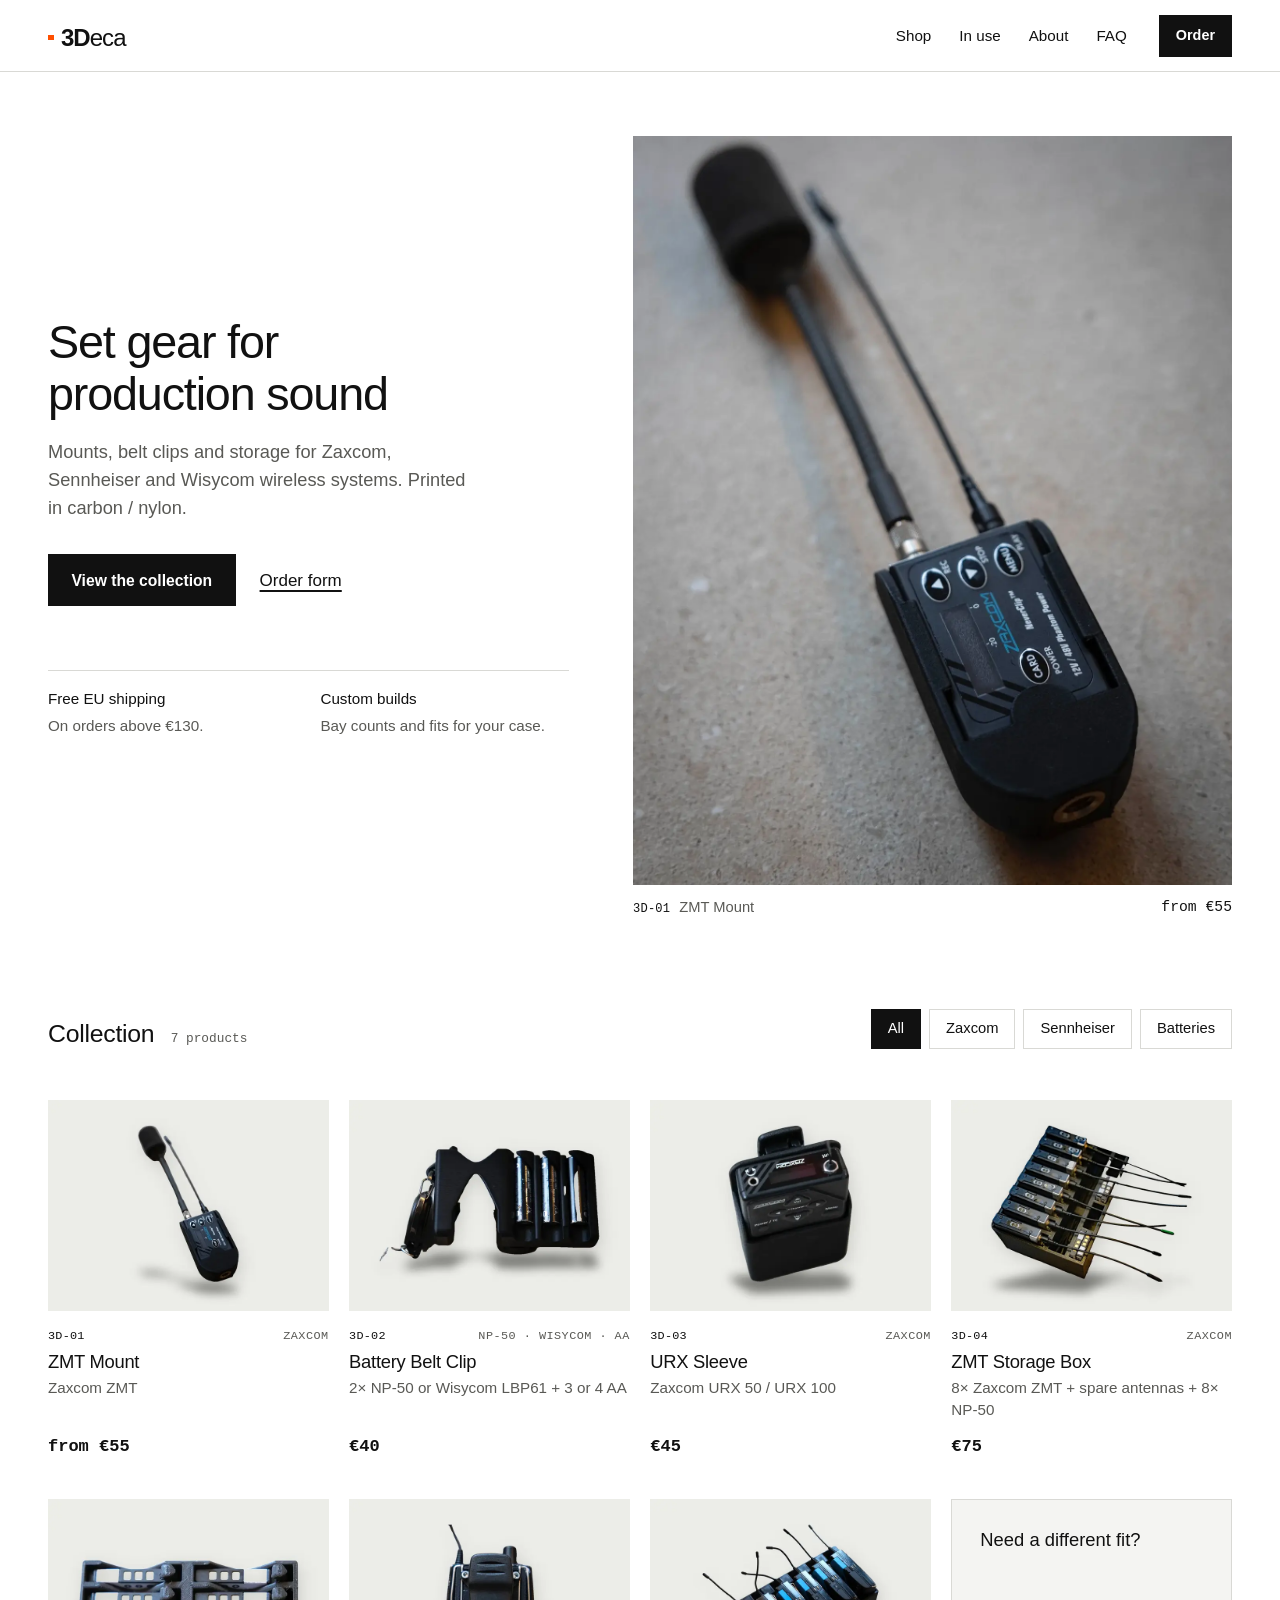
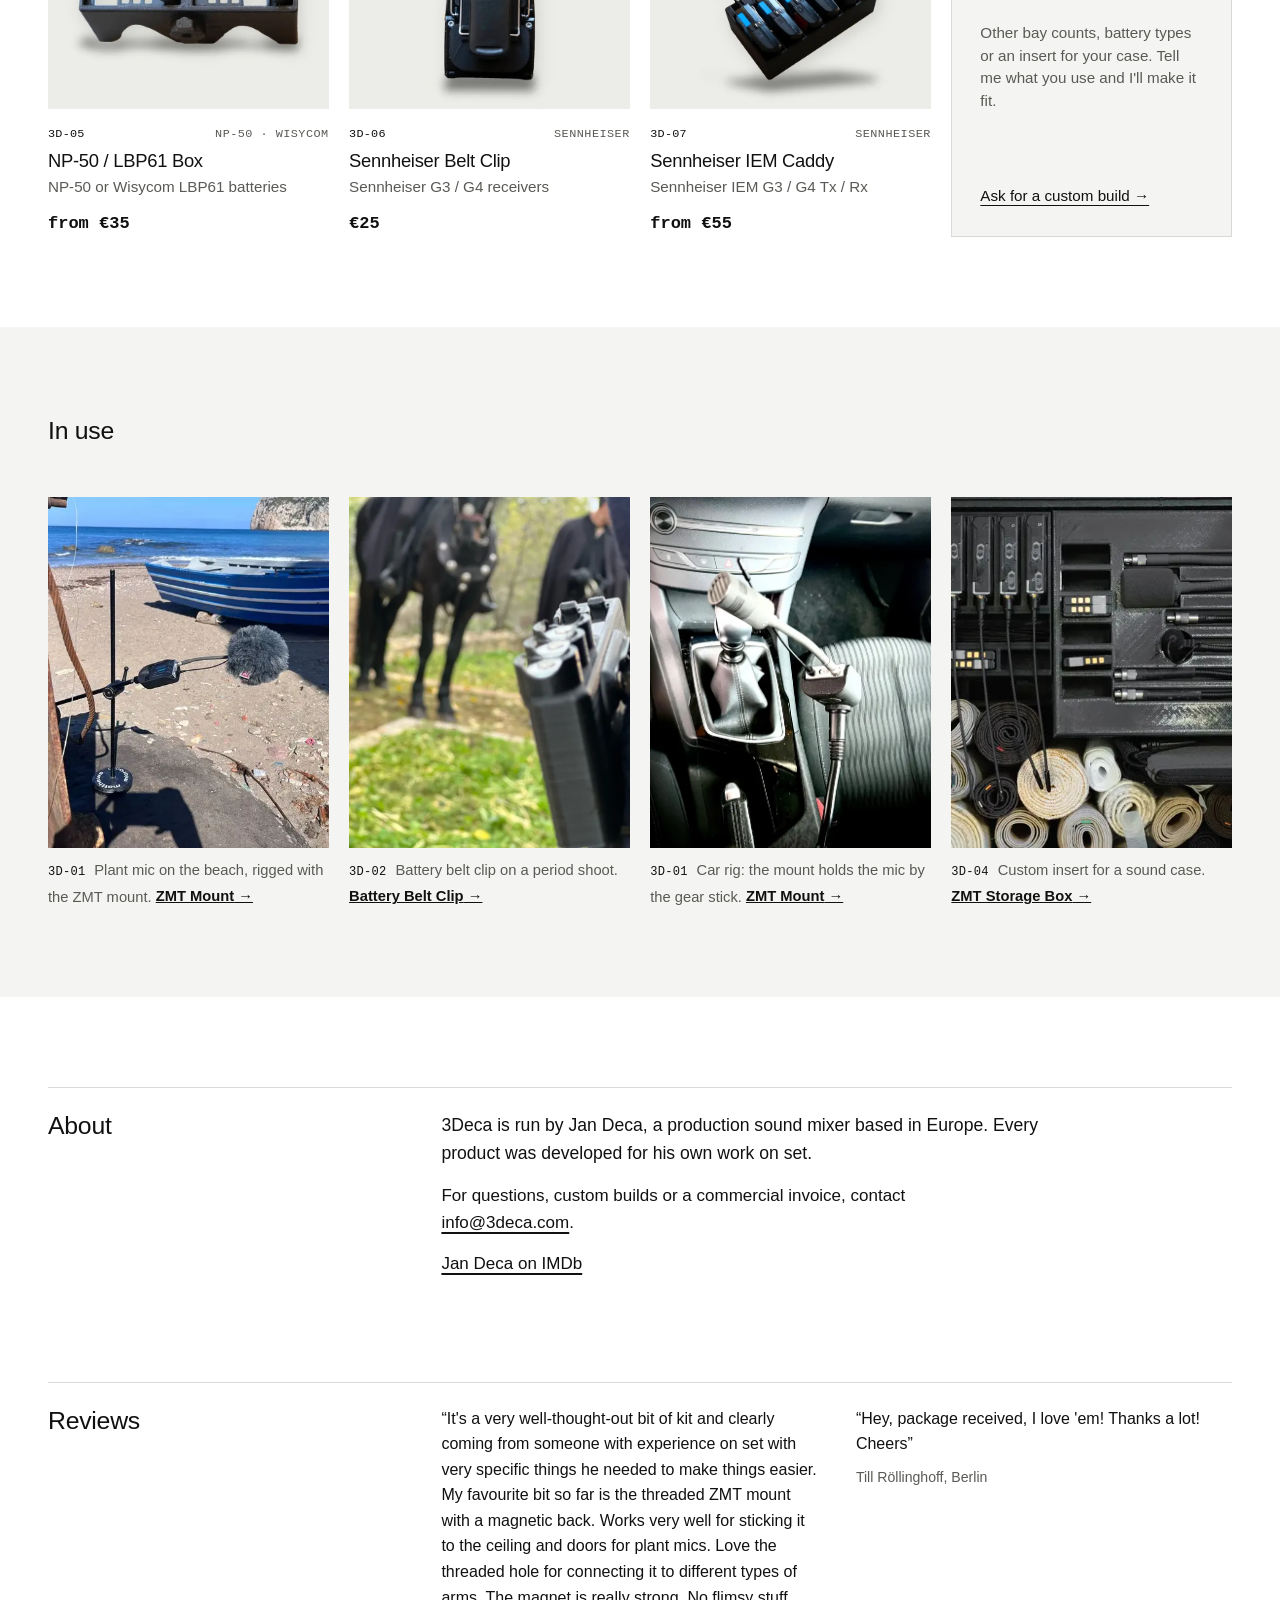
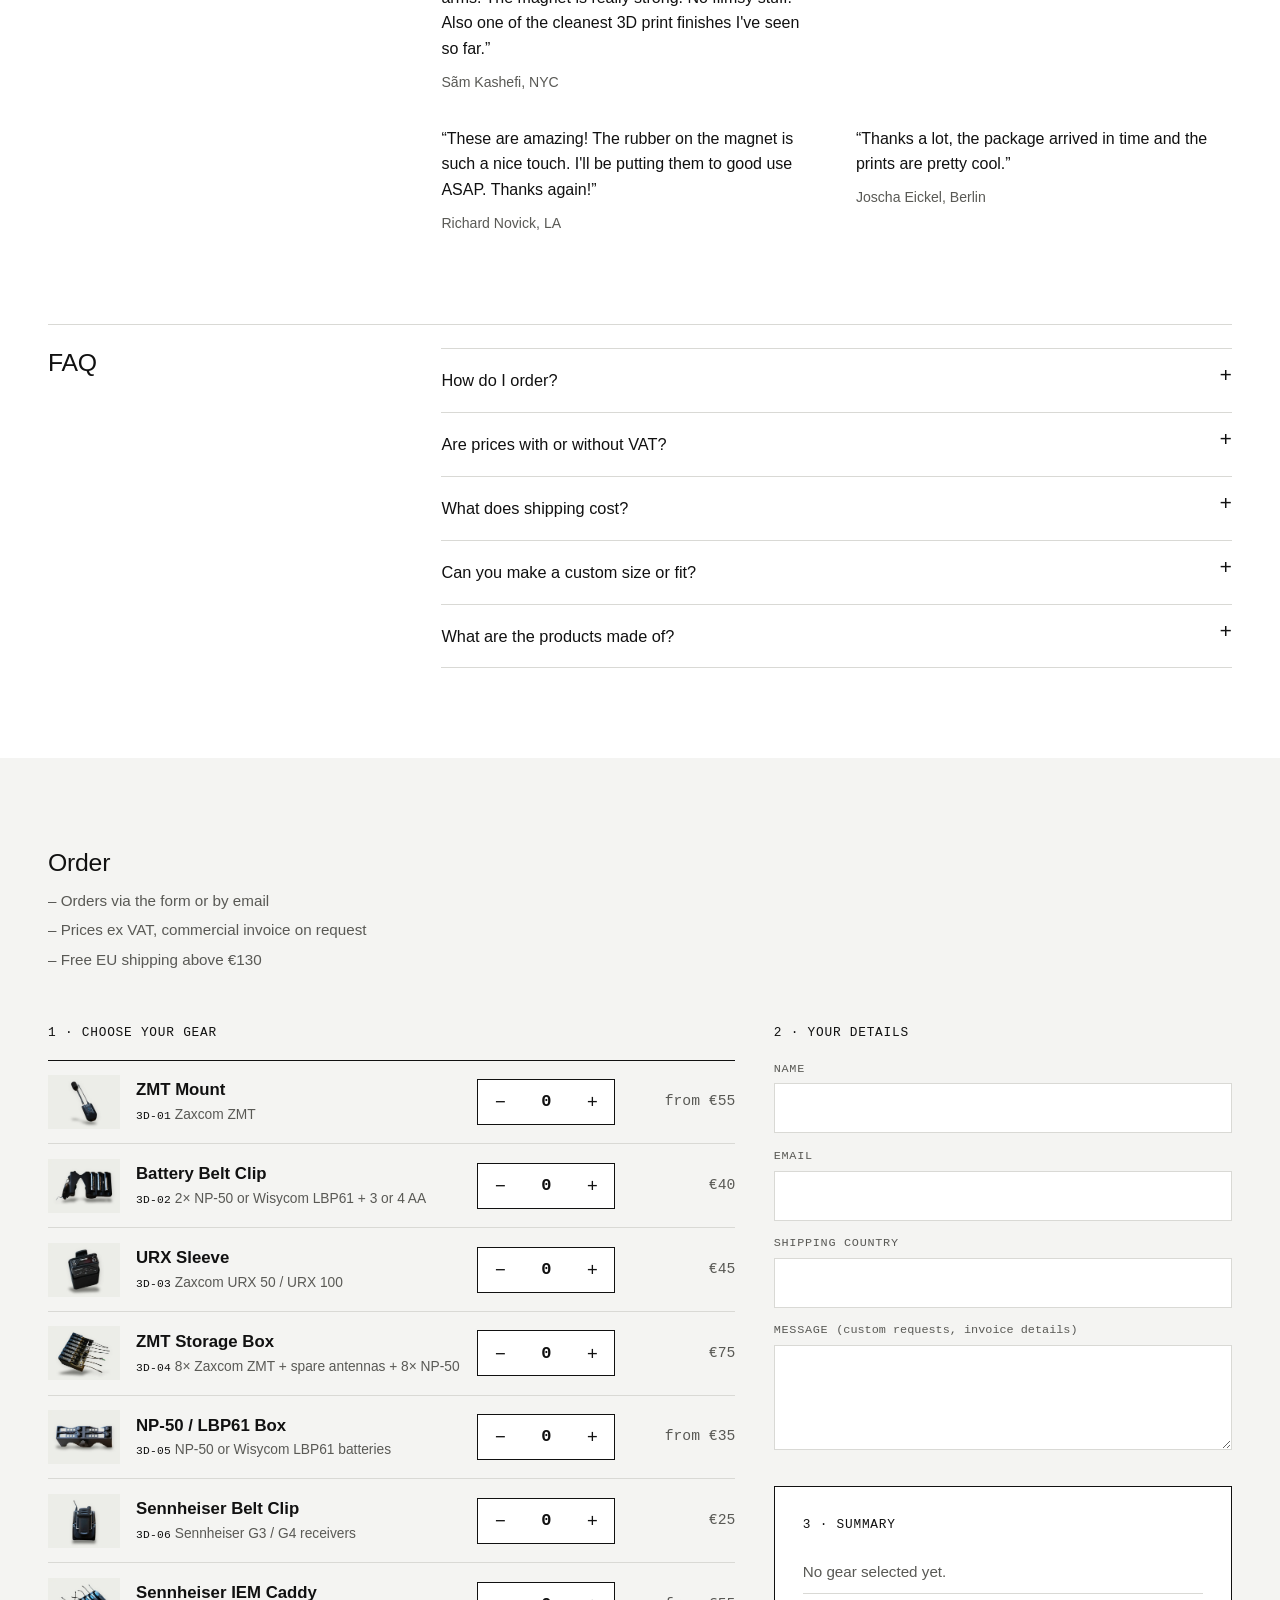
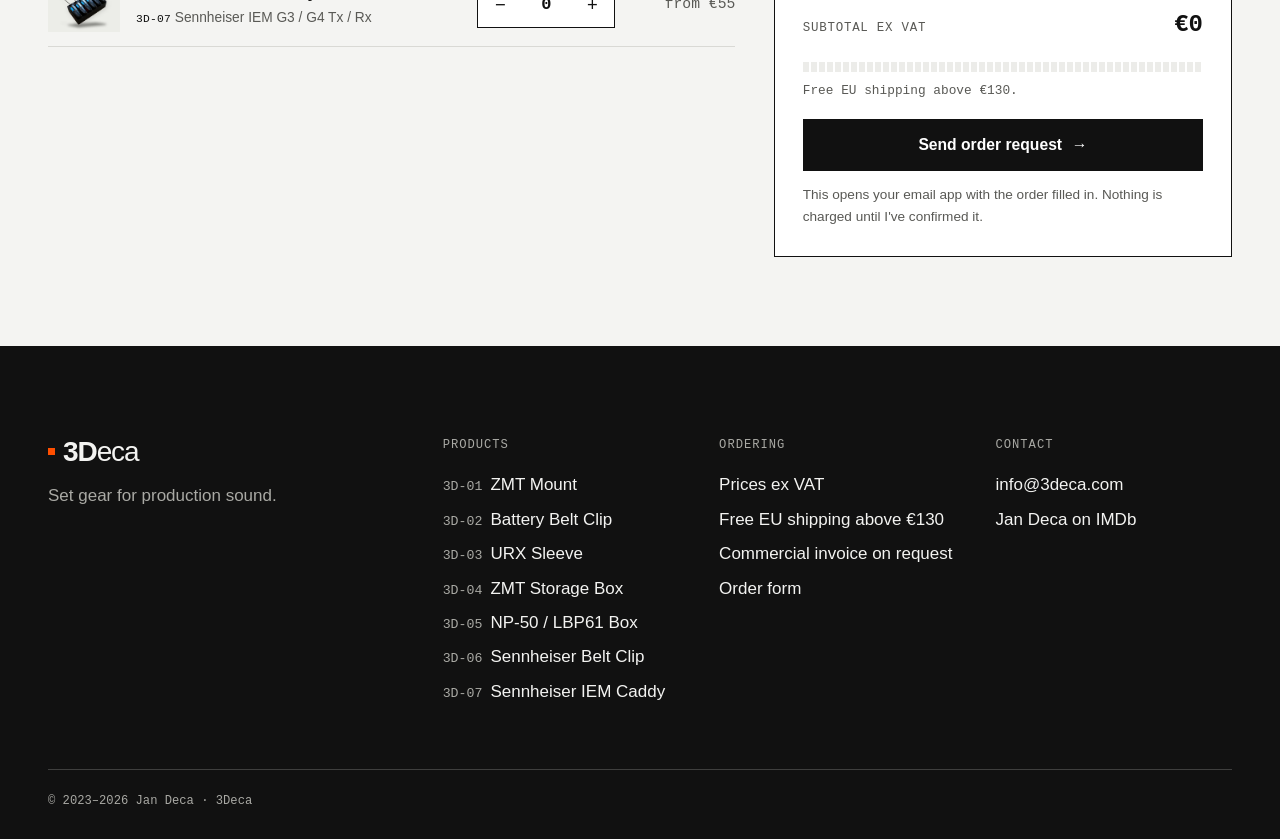
==== commit c835683e: "Make the 3deca.com design quieter and more classic - Remove the timecode, REC dot, large headline an" ====
--- a/3deca-website/public/index.html
+++ b/3deca-website/public/index.html
@@ -43,37 +43,30 @@
   <section class="hero" aria-labelledby="hero-title">
     <div class="container hero-grid">
       <div class="hero-text">
-        <p class="eyebrow">Set gear for production sound</p>
-        <h1 id="hero-title" class="hero-title">Built on set.<br><span class="hero-accent">For the set.</span></h1>
-        <p class="hero-lead">I&#x27;m a production sound mixer based in Europe. We made these items because we needed them on the set. I use them daily, and so do my colleagues.</p>
+        <h1 id="hero-title" class="hero-title">Set gear for production sound</h1>
+        <p class="hero-lead">Mounts, belt clips and storage for Zaxcom, Sennheiser and Wisycom wireless systems. Printed in carbon / nylon.</p>
         <div class="hero-actions">
-          <a class="btn btn-ink" href="#shop">Shop the gear <span aria-hidden="true">→</span></a>
-          <a class="btn btn-line" href="#order">Order form</a>
+          <a class="btn btn-ink" href="#shop">View the collection</a>
+          <a class="text-link" href="#order">Order form</a>
         </div>
+        <ul class="facts" role="list"><li class="fact"><span class="fact-title">Free EU shipping</span><span class="fact-text">On orders above €130.</span></li><li class="fact"><span class="fact-title">Custom builds</span><span class="fact-text">Bay counts and fits for your case.</span></li></ul>
       </div>
       <figure class="hero-media">
-        <a class="hero-shot" href="zmtstoragebox/">
-          <img class="hero-img" src="img/zmtstoragebox/01-1600.webp" srcset="img/zmtstoragebox/01-720.webp 720w, img/zmtstoragebox/01-1600.webp 1600w" sizes="(min-width: 1000px) 50vw, 100vw" width="1600" height="1067" alt="Eight Zaxcom ZMT transmitters lined up in a black 3D-printed storage box on a warm wooden table, antennas raised." fetchpriority="high" decoding="async">
-          <span class="tc-chip" aria-hidden="true"><span class="rec-dot"></span>TC <span data-timecode>00:00:00:00</span></span>
+        <a class="hero-shot" href="zmt-mount/">
+          <img class="hero-img" src="img/zmt-mount/01-1600.webp" srcset="img/zmt-mount/01-720.webp 639w, img/zmt-mount/01-1600.webp 1421w" sizes="(min-width: 1000px) 50vw, 100vw" width="1421" height="1600" alt="A Zaxcom ZMT transmitter with lavalier mic and antenna seated in the black ZMT mount on concrete." fetchpriority="high" decoding="async">
         </a>
         <figcaption class="hero-caption">
-          <span><span class="code">3D-04</span> ZMT Storage Box</span>
-          <a href="zmtstoragebox/">€75 <span aria-hidden="true">→</span><span class="sr-only"> view ZMT Storage Box</span></a>
+          <span><span class="code">3D-01</span> ZMT Mount</span>
+          <a href="zmt-mount/">from €55<span class="sr-only"> · view ZMT Mount</span></a>
         </figcaption>
       </figure>
-    </div>
-    <div class="container">
-      <ul class="facts" role="list"><li class="fact"><span class="fact-title">Carbon / nylon</span><span class="fact-text">Sturdy, clean prints. No flimsy stuff.</span></li><li class="fact"><span class="fact-title">Used daily on set</span><span class="fact-text">Designed by a working sound mixer.</span></li><li class="fact"><span class="fact-title">Free EU shipping</span><span class="fact-text">On orders above €130.</span></li><li class="fact"><span class="fact-title">Custom builds</span><span class="fact-text">Bay counts and fits for your case.</span></li></ul>
     </div>
   </section>
 
   <section class="section shop" id="shop" aria-labelledby="shop-title">
     <div class="container">
       <div class="section-bar">
-        <div>
-          <p class="eyebrow">The collection · 7 products</p>
-          <h2 id="shop-title" class="section-title">Gear that earns its place<br>on your belt.</h2>
-        </div>
+        <h2 id="shop-title" class="section-title">Collection <span class="count">7 products</span></h2>
         <div class="filters" role="group" aria-label="Filter by system"><button type="button" class="chip" aria-pressed="true" data-filter="all">All</button><button type="button" class="chip" aria-pressed="false" data-filter="Zaxcom">Zaxcom</button><button type="button" class="chip" aria-pressed="false" data-filter="Sennheiser">Sennheiser</button><button type="button" class="chip" aria-pressed="false" data-filter="Batteries">Batteries</button></div>
       </div>
       <p class="sr-only" aria-live="polite" data-filter-status></p>
@@ -86,7 +79,7 @@
           </span>
           <span class="card-meta"><span class="code">3D-01</span><span>Zaxcom</span></span>
           <span class="card-title">ZMT Mount</span>
-          <span class="card-tagline">Put your plant mic exactly where you want it.</span>
+          <span class="card-tagline">Zaxcom ZMT</span>
           <span class="card-price">from €55</span>
         </a>
       </li><li class="card" data-system="Batteries">
@@ -97,7 +90,7 @@
           </span>
           <span class="card-meta"><span class="code">3D-02</span><span>NP-50 · Wisycom · AA</span></span>
           <span class="card-title">Battery Belt Clip</span>
-          <span class="card-tagline">Fresh batteries, one hand away.</span>
+          <span class="card-tagline">2× NP-50 or Wisycom LBP61 + 3 or 4 AA</span>
           <span class="card-price">€40</span>
         </a>
       </li><li class="card" data-system="Zaxcom">
@@ -108,7 +101,7 @@
           </span>
           <span class="card-meta"><span class="code">3D-03</span><span>Zaxcom</span></span>
           <span class="card-title">URX Sleeve</span>
-          <span class="card-tagline">Protection that never gets in the way.</span>
+          <span class="card-tagline">Zaxcom URX 50 / URX 100</span>
           <span class="card-price">€45</span>
         </a>
       </li><li class="card" data-system="Zaxcom">
@@ -119,7 +112,7 @@
           </span>
           <span class="card-meta"><span class="code">3D-04</span><span>Zaxcom</span></span>
           <span class="card-title">ZMT Storage Box</span>
-          <span class="card-tagline">Eight transmitters, one glance.</span>
+          <span class="card-tagline">8× Zaxcom ZMT + spare antennas + 8× NP-50</span>
           <span class="card-price">€75</span>
         </a>
       </li><li class="card" data-system="Batteries">
@@ -130,7 +123,7 @@
           </span>
           <span class="card-meta"><span class="code">3D-05</span><span>NP-50 · Wisycom</span></span>
           <span class="card-title">NP-50 / LBP61 Box</span>
-          <span class="card-tagline">Charged, sorted, ready.</span>
+          <span class="card-tagline">NP-50 or Wisycom LBP61 batteries</span>
           <span class="card-price">from €35</span>
         </a>
       </li><li class="card" data-system="Sennheiser">
@@ -141,7 +134,7 @@
           </span>
           <span class="card-meta"><span class="code">3D-06</span><span>Sennheiser</span></span>
           <span class="card-title">Sennheiser Belt Clip</span>
-          <span class="card-tagline">Low profile. Locked in.</span>
+          <span class="card-tagline">Sennheiser G3 / G4 receivers</span>
           <span class="card-price">€25</span>
         </a>
       </li><li class="card" data-system="Sennheiser">
@@ -152,7 +145,7 @@
           </span>
           <span class="card-meta"><span class="code">3D-07</span><span>Sennheiser</span></span>
           <span class="card-title">Sennheiser IEM Caddy</span>
-          <span class="card-tagline">Hit me with your custom setup requests.</span>
+          <span class="card-tagline">Sennheiser IEM G3 / G4 Tx / Rx</span>
           <span class="card-price">from €55</span>
         </a>
       </li><li class="card card-custom" data-system="all">
@@ -169,11 +162,7 @@
   <section class="section in-use" id="in-use" aria-labelledby="use-title">
     <div class="container">
       <div class="section-bar">
-        <div>
-          <p class="eyebrow">In use</p>
-          <h2 id="use-title" class="section-title">Tested every shooting day.</h2>
-        </div>
-        <p class="section-lead">Beaches, car rigs, period drama. Every piece started as a fix for a real problem on set.</p>
+        <h2 id="use-title" class="section-title">In use</h2>
       </div>
       <ul class="uses" role="list"><li class="use">
           <figure>
@@ -204,49 +193,38 @@
   </section>
 
   <section class="section about" id="about" aria-labelledby="about-title">
-    <div class="container about-grid">
+    <div class="container split">
+      <h2 id="about-title" class="section-title">About</h2>
       <div class="about-copy">
-        <p class="eyebrow">About</p>
-        <h2 id="about-title" class="section-title">Made by someone who needed it.</h2>
-        <p class="about-lead">I'm a production sound mixer based in Europe. Every product here started on set, as a fix for something that slowed us down. I use them daily, and so do my colleagues.</p>
-        <p>Questions or suggestions? Contact me any time. Custom bay counts and fits for your case are part of the job.</p>
-        <div class="about-actions">
-          <a class="btn btn-line" href="https://www.imdb.me/jandeca" rel="noopener">My credits on IMDb <span aria-hidden="true">↗</span></a>
-          <a class="text-link" href="mailto:info@3deca.com">info@3deca.com</a>
-        </div>
-      </div>
-      <div class="about-media">
-        <img src="img/urxbeltclip/02-1600.webp" srcset="img/urxbeltclip/02-720.webp 720w, img/urxbeltclip/02-1600.webp 1600w" sizes="(min-width: 900px) 40vw, 100vw" width="1600" height="1577" alt="The sleeve clipped to a belt over jeans, the receiver marked with number 6." loading="lazy" decoding="async">
+        <p>3Deca is run by Jan Deca, a production sound mixer based in Europe. Every product was developed for his own work on set.</p>
+        <p>For questions, custom builds or a commercial invoice, contact <a class="text-link" href="mailto:info@3deca.com">info@3deca.com</a>.</p>
+        <p><a class="text-link" href="https://www.imdb.me/jandeca" rel="noopener">Jan Deca on IMDb</a></p>
       </div>
     </div>
   </section>
 
   <section class="section reviews" id="reviews" aria-labelledby="reviews-title">
-    <div class="container">
-      <p class="eyebrow" id="reviews-title">What mixers say</p>
-      <figure class="review-featured">
-        <blockquote><p>It&#x27;s a very well-thought-out bit of kit and clearly coming from someone with experience on set with very specific things he needed to make things easier. My favourite bit so far is the threaded ZMT mount with a magnetic back. Works very well for sticking it to the ceiling and doors for plant mics. Love the threaded hole for connecting it to different types of arms. The magnet is really strong. No flimsy stuff. Also one of the cleanest 3D print finishes I&#x27;ve seen so far.</p></blockquote>
-        <figcaption>Sãm Kashefi<span>NYC</span></figcaption>
-      </figure>
+    <div class="container split">
+      <h2 id="reviews-title" class="section-title">Reviews</h2>
       <ul class="reviews-grid" role="list"><li><figure class="review">
+            <blockquote><p>It&#x27;s a very well-thought-out bit of kit and clearly coming from someone with experience on set with very specific things he needed to make things easier. My favourite bit so far is the threaded ZMT mount with a magnetic back. Works very well for sticking it to the ceiling and doors for plant mics. Love the threaded hole for connecting it to different types of arms. The magnet is really strong. No flimsy stuff. Also one of the cleanest 3D print finishes I&#x27;ve seen so far.</p></blockquote>
+            <figcaption>Sãm Kashefi, NYC</figcaption>
+          </figure></li><li><figure class="review">
             <blockquote><p>Hey, package received, I love &#x27;em! Thanks a lot! Cheers</p></blockquote>
-            <figcaption>Till Röllinghoff<span>Berlin</span></figcaption>
+            <figcaption>Till Röllinghoff, Berlin</figcaption>
           </figure></li><li><figure class="review">
             <blockquote><p>These are amazing! The rubber on the magnet is such a nice touch. I&#x27;ll be putting them to good use ASAP. Thanks again!</p></blockquote>
-            <figcaption>Richard Novick<span>LA</span></figcaption>
+            <figcaption>Richard Novick, LA</figcaption>
           </figure></li><li><figure class="review">
             <blockquote><p>Thanks a lot, the package arrived in time and the prints are pretty cool.</p></blockquote>
-            <figcaption>Joscha Eickel<span>Berlin</span></figcaption>
+            <figcaption>Joscha Eickel, Berlin</figcaption>
           </figure></li></ul>
     </div>
   </section>
 
   <section class="section faq" id="faq" aria-labelledby="faq-title">
-    <div class="container faq-grid">
-      <div>
-        <p class="eyebrow">FAQ</p>
-        <h2 id="faq-title" class="section-title">Good to know.</h2>
-      </div>
+    <div class="container split">
+      <h2 id="faq-title" class="section-title">FAQ</h2>
       <div class="faq-list"><details class="faq-item"><summary>How do I order?</summary><p>Use the order form on this site or email info@3deca.com. I&#x27;ll confirm your order and send payment details.</p></details><details class="faq-item"><summary>Are prices with or without VAT?</summary><p>All prices are ex VAT. Contact me if you need a commercial invoice.</p></details><details class="faq-item"><summary>What does shipping cost?</summary><p>Shipping within the EU is free on orders above €130. For smaller orders or shipping outside the EU, ask and I&#x27;ll let you know.</p></details><details class="faq-item"><summary>Can you make a custom size or fit?</summary><p>Yes. Storage boxes and caddies come in different bay counts, and I can make inserts for your case. Send me your setup.</p></details><details class="faq-item"><summary>What are the products made of?</summary><p>Sturdy carbon / nylon. The Euronorm case support for the Sennheiser caddy is made of ABS.</p></details></div>
     </div>
   </section>
@@ -254,10 +232,7 @@
   <section class="section order" id="order" aria-labelledby="order-title">
     <div class="container">
       <div class="section-bar">
-        <div>
-          <p class="eyebrow">Order</p>
-          <h2 id="order-title" class="section-title">Build your order.</h2>
-        </div>
+        <h2 id="order-title" class="section-title">Order</h2>
         <ul class="order-points" role="list"><li>Orders via the form or by email</li><li>Prices ex VAT, commercial invoice on request</li><li>Free EU shipping above €130</li></ul>
       </div>
 
@@ -437,7 +412,7 @@
     <div class="footer-grid">
       <div class="footer-brand">
         <a class="footer-mark" href="./" aria-label="3Deca, home"><span class="wm" aria-hidden="true"><span class="wm-mark"></span><span class="wm-3d">3D</span><span class="wm-eca">eca</span></span></a>
-        <p>Set gear by a sound mixer, for sound mixers. Designed and used on set.</p>
+        <p>Set gear for production sound.</p>
       </div>
       <div>
         <h2 class="footer-h">Products</h2>
@@ -462,7 +437,6 @@
     </div>
     <div class="footer-bottom">
       <p>© 2023–2026 Jan Deca · 3Deca</p>
-      <p>No cookies. No trackers.</p>
     </div>
   </div>
 </footer>
--- a/3deca-website/public/css/style.css
+++ b/3deca-website/public/css/style.css
@@ -58,7 +58,7 @@
 button, input, select, textarea { font: inherit; color: inherit; }
 h1, h2, h3 { margin: 0; }
 ::selection { background: var(--ink); color: var(--bg); }
-:focus-visible { outline: 3px solid var(--accent); outline-offset: 2px; }
+:focus-visible { outline: 2px solid var(--ink); outline-offset: 3px; }
 [hidden] { display: none !important; }
 
 .sr-only { position: absolute !important; width: 1px; height: 1px; padding: 0; margin: -1px; overflow: hidden; clip: rect(0 0 0 0); white-space: nowrap; border: 0; }
@@ -73,15 +73,15 @@
   margin: 0 0 1.1rem;
   font-family: var(--mono); font-size: 0.78rem; letter-spacing: 0.08em; text-transform: uppercase; color: var(--ink-2);
 }
-.eyebrow::before { content: ""; width: 10px; height: 10px; background: var(--accent); flex: none; }
 .section-title {
-  font-weight: 600; font-size: clamp(2rem, 1.25rem + 2.6vw, 3.6rem);
-  line-height: 1.02; letter-spacing: -0.03em; text-wrap: balance;
-}
+  font-weight: 500; font-size: clamp(1.3rem, 1.15rem + 0.5vw, 1.6rem);
+  line-height: 1.2; letter-spacing: -0.01em; text-wrap: balance;
+}
+.count { margin-left: 0.6rem; font-family: var(--mono); font-size: 0.8rem; font-weight: 400; letter-spacing: 0; color: var(--ink-2); }
 .section-lead { max-width: 46ch; margin: 0; color: var(--ink-2); font-size: 1.08rem; }
 .code { font-family: var(--mono); font-size: 0.82em; letter-spacing: 0.02em; }
 .text-link { color: var(--ink); text-decoration: underline; text-decoration-thickness: 1.5px; text-underline-offset: 4px; }
-.text-link:hover { text-decoration-color: var(--accent); }
+.text-link:hover { text-decoration-thickness: 2px; }
 
 /* ---------- buttons ---------- */
 .btn {
@@ -93,11 +93,9 @@
   transition: background-color 0.2s, color 0.2s, border-color 0.2s;
 }
 .btn-ink { background: var(--ink); color: var(--bg); }
-.btn-ink:hover { background: var(--accent); border-color: var(--accent); color: var(--ink); }
+.btn-ink:hover { background: #3a3a37; border-color: #3a3a37; }
 .btn-line { background: transparent; color: var(--ink); }
 .btn-line:hover { background: var(--ink); color: var(--bg); }
-.btn-accent { background: var(--accent); border-color: var(--accent); color: var(--ink); }
-.btn-accent:hover { background: var(--ink); border-color: var(--ink); color: var(--bg); }
 .btn-sm { --bh: 42px; padding: 0 1rem; font-size: 0.9rem; }
 .btn-block { width: 100%; }
 .btn-grow { flex: 1; }
@@ -107,12 +105,12 @@
 .header-inner { height: 100%; max-width: 1400px; margin-inline: auto; padding-inline: var(--gutter); display: flex; align-items: center; gap: 2rem; }
 .brand { text-decoration: none; margin-right: auto; padding: 6px 0; }
 .wm { display: inline-flex; align-items: center; font-weight: 800; font-size: 1.5rem; letter-spacing: -0.04em; line-height: 1; }
-.wm-mark { width: 0.42em; height: 0.42em; background: var(--accent); margin-right: 0.3em; }
+.wm-mark { width: 0.24em; height: 0.24em; background: var(--accent); margin-right: 0.3em; }
 .wm-eca { font-weight: 400; }
 .site-nav ul { list-style: none; display: flex; gap: 1.75rem; margin: 0; padding: 0; }
 .site-nav a { font-size: 0.95rem; text-decoration: none; padding: 0.5rem 0; background: linear-gradient(var(--ink), var(--ink)) no-repeat 0 100% / 0 1.5px; transition: background-size 0.25s var(--ease); }
 .site-nav a:hover { background-size: 100% 1.5px; }
-.order-count { display: inline-grid; place-items: center; min-width: 1.4em; height: 1.4em; padding: 0 0.3em; background: var(--accent); color: var(--ink); font-family: var(--mono); font-size: 0.75rem; }
+.order-count { display: inline-grid; place-items: center; min-width: 1.4em; height: 1.4em; padding: 0 0.3em; background: var(--bg); color: var(--ink); font-family: var(--mono); font-size: 0.75rem; }
 .nav-toggle { display: none; }
 
 @media (max-width: 820px) {
@@ -136,31 +134,30 @@
 }
 
 /* ---------- hero ---------- */
-.hero { padding-top: clamp(32px, 6vw, 80px); }
-.hero-grid { display: grid; gap: clamp(32px, 5vw, 72px); align-items: end; }
-@media (min-width: 1000px) { .hero-grid { grid-template-columns: 1fr 1fr; } }
-.hero-title { font-weight: 700; font-size: clamp(2.8rem, 1rem + 6vw, 6.6rem); line-height: 0.94; letter-spacing: -0.045em; margin-bottom: 1.6rem; }
-.hero-accent { color: var(--ink-2); }
-.hero-lead { max-width: 44ch; font-size: clamp(1.08rem, 1rem + 0.35vw, 1.3rem); line-height: 1.5; margin: 0 0 2rem; }
-.hero-actions { display: flex; flex-wrap: wrap; gap: 0.75rem; }
+.hero { padding-top: clamp(32px, 5vw, 72px); }
+.hero-grid { display: grid; gap: clamp(32px, 5vw, 80px); align-items: center; }
+@media (min-width: 1000px) { .hero-grid { grid-template-columns: 1fr 1.15fr; } }
+.hero-title { font-weight: 500; font-size: clamp(2rem, 1.4rem + 1.9vw, 3.1rem); line-height: 1.1; letter-spacing: -0.025em; margin-bottom: 1.1rem; text-wrap: balance; }
+.hero-lead { max-width: 42ch; font-size: clamp(1.02rem, 0.98rem + 0.2vw, 1.15rem); line-height: 1.55; color: var(--ink-2); margin: 0 0 2rem; }
+.hero-actions { display: flex; flex-wrap: wrap; align-items: center; gap: 1.5rem; }
 .hero-media { margin: 0; }
-.hero-shot { position: relative; display: block; aspect-ratio: 5 / 4; overflow: hidden; background: var(--tile); }
-.hero-img { width: 100%; height: 100%; object-fit: cover; object-position: 30% 70%; transition: transform 1.2s var(--ease); }
-.hero-shot:hover .hero-img { transform: scale(1.03); }
-.tc-chip { position: absolute; top: 14px; left: 14px; display: inline-flex; align-items: center; gap: 0.5em; padding: 0.4em 0.7em; background: var(--bg); font-family: var(--mono); font-size: 0.75rem; font-variant-numeric: tabular-nums; }
-.rec-dot { width: 0.6em; height: 0.6em; border-radius: 50%; background: #e0201b; animation: blink 1s steps(1) infinite; }
-@keyframes blink { 50% { opacity: 0.2; } }
-.hero-caption { display: flex; justify-content: space-between; gap: 1rem; padding-top: 0.8rem; margin-top: 0.8rem; border-top: 1.5px solid var(--ink); font-size: 0.95rem; }
-.hero-caption a { font-family: var(--mono); font-weight: 600; text-decoration: none; }
+.hero-shot { display: block; aspect-ratio: 4 / 5; overflow: hidden; background: var(--tile); }
+@media (max-width: 999px) { .hero-shot { aspect-ratio: 4 / 3; } }
+.hero-img { width: 100%; height: 100%; object-fit: cover; object-position: 50% 55%; }
+.hero-caption { display: flex; justify-content: space-between; gap: 1rem; padding-top: 0.7rem; font-size: 0.92rem; color: var(--ink-2); }
+.hero-caption .code { color: var(--ink); margin-right: 0.3rem; }
+.hero-caption a { font-family: var(--mono); color: var(--ink); text-decoration: none; }
 .hero-caption a:hover { text-decoration: underline; }
-.facts { list-style: none; margin: clamp(48px, 7vw, 96px) 0 0; padding: 0; display: grid; grid-template-columns: repeat(2, 1fr); border-top: 1.5px solid var(--ink); }
-@media (min-width: 900px) { .facts { grid-template-columns: repeat(4, 1fr); } }
-.fact { display: flex; flex-direction: column; gap: 0.2rem; padding: 1.1rem 1.25rem 0 0; }
-.fact-title { font-weight: 600; }
-.fact-text { color: var(--ink-2); font-size: 0.95rem; }
+.facts { list-style: none; margin: clamp(40px, 5vw, 64px) 0 0; padding: 0; display: grid; grid-template-columns: repeat(2, 1fr); gap: 1.5rem; border-top: 1px solid var(--line); }
+.fact { display: flex; flex-direction: column; gap: 0.15rem; padding-top: 1rem; font-size: 0.95rem; }
+.fact-title { font-weight: 500; }
+.fact-text { color: var(--ink-2); }
 
 /* ---------- sections ---------- */
-.section { padding-block: clamp(72px, 9vw, 128px); }
+.section { padding-block: clamp(56px, 7vw, 104px); }
+.split { position: relative; display: grid; gap: 1.25rem clamp(32px, 5vw, 80px); padding-top: 1.5rem; }
+.split::before { content: ""; position: absolute; top: 0; left: var(--gutter); right: var(--gutter); border-top: 1px solid var(--line); }
+@media (min-width: 900px) { .split { grid-template-columns: 1fr 2.4fr; } }
 .section-bar { display: flex; flex-wrap: wrap; align-items: flex-end; justify-content: space-between; gap: 1.5rem 3rem; margin-bottom: clamp(32px, 4vw, 56px); }
 
 /* ---------- product cards ---------- */
@@ -184,16 +181,16 @@
 .card-link:hover .card-img { transform: scale(1.03); }
 .card-meta { display: flex; justify-content: space-between; gap: 1rem; margin-top: 1rem; font-family: var(--mono); font-size: 0.74rem; color: var(--ink-2); text-transform: uppercase; letter-spacing: 0.04em; }
 .card-meta .code { color: var(--ink); font-size: 1em; }
-.card-title { margin-top: 0.35rem; font-weight: 600; font-size: 1.3rem; line-height: 1.15; letter-spacing: -0.015em; }
+.card-title { margin-top: 0.35rem; font-weight: 500; font-size: 1.15rem; line-height: 1.15; letter-spacing: -0.015em; }
 .card-link:hover .card-title { text-decoration: underline; text-decoration-thickness: 1.5px; text-underline-offset: 4px; }
 .card-tagline { margin-top: 0.3rem; color: var(--ink-2); font-size: 0.95rem; line-height: 1.45; }
 .card-price { margin-top: auto; padding-top: 0.75rem; font-family: var(--mono); font-weight: 600; }
 
-.card-custom .card-link { justify-content: space-between; gap: 1.5rem; padding: clamp(22px, 2.4vw, 32px); background: var(--accent); color: var(--ink); min-height: 100%; }
-.custom-title { font-weight: 700; font-size: clamp(1.6rem, 1.2rem + 1vw, 2.1rem); line-height: 1.05; letter-spacing: -0.03em; }
-.custom-text { font-size: 1rem; line-height: 1.5; }
-.custom-cta { font-weight: 600; text-decoration: underline; text-decoration-thickness: 1.5px; text-underline-offset: 4px; }
-.card-custom .card-link:hover { background: var(--ink); color: var(--bg); }
+.card-custom .card-link { justify-content: space-between; gap: 1.25rem; padding: clamp(20px, 2.2vw, 28px); background: var(--paper); border: 1px solid var(--line); min-height: 100%; transition: border-color 0.2s; }
+.card-custom .card-link:hover { border-color: var(--ink); }
+.custom-title { font-weight: 500; font-size: 1.15rem; line-height: 1.25; }
+.custom-text { font-size: 0.95rem; line-height: 1.5; color: var(--ink-2); }
+.custom-cta { font-size: 0.95rem; text-decoration: underline; text-decoration-thickness: 1px; text-underline-offset: 4px; }
 
 /* ---------- in use ---------- */
 .in-use { background: var(--paper); }
@@ -207,37 +204,25 @@
 .use figcaption a { display: inline-block; margin-top: 0.3rem; color: var(--ink); font-weight: 600; }
 
 /* ---------- about ---------- */
-.about-grid { display: grid; gap: clamp(32px, 5vw, 80px); align-items: center; }
-@media (min-width: 900px) { .about-grid { grid-template-columns: 1.1fr 1fr; } }
-.about-copy .section-title { margin-bottom: 1.5rem; }
-.about-lead { font-size: clamp(1.15rem, 1rem + 0.5vw, 1.45rem); line-height: 1.45; margin: 0 0 1rem; }
-.about-copy > p:not(.eyebrow):not(.about-lead) { color: var(--ink-2); max-width: 54ch; }
-.about-actions { display: flex; flex-wrap: wrap; align-items: center; gap: 1.25rem; margin-top: 2rem; }
-.about-media { aspect-ratio: 1; overflow: hidden; background: var(--tile); }
-.about-media img { width: 100%; height: 100%; object-fit: cover; }
+.about-copy p { margin: 0 0 0.9rem; max-width: 62ch; }
+.about-copy p:first-child { font-size: 1.1rem; }
 
 /* ---------- reviews ---------- */
-.reviews { background: var(--ink); color: var(--on-dark); }
-.reviews .eyebrow { color: var(--on-dark-2); }
-.review-featured { margin: 0 0 clamp(48px, 6vw, 80px); }
-.review-featured blockquote { margin: 0; }
-.review-featured p { margin: 0; max-width: 34em; font-weight: 500; font-size: clamp(1.35rem, 0.9rem + 1.6vw, 2.35rem); line-height: 1.28; letter-spacing: -0.02em; text-wrap: pretty; }
-.review-featured p::before { content: "“"; color: var(--accent); margin-right: 0.05em; }
-.review-featured p::after { content: "”"; color: var(--accent); }
-.review-featured figcaption, .review figcaption { display: flex; gap: 0.75rem; margin-top: 1.4rem; font-family: var(--mono); font-size: 0.82rem; text-transform: uppercase; letter-spacing: 0.04em; }
-.review-featured figcaption span, .review figcaption span { color: var(--on-dark-2); }
-.reviews-grid { list-style: none; margin: 0; padding: 0; display: grid; gap: 2rem; }
-@media (min-width: 800px) { .reviews-grid { grid-template-columns: repeat(3, 1fr); } }
-.review { margin: 0; padding-top: 1.25rem; border-top: 1px solid rgba(243, 243, 241, 0.25); }
+.reviews { padding-top: 0; }
+.reviews-grid { list-style: none; margin: 0; padding: 0; display: grid; gap: 2rem clamp(24px, 3vw, 48px); }
+@media (min-width: 700px) { .reviews-grid { grid-template-columns: repeat(2, 1fr); } }
+.review { margin: 0; }
 .review blockquote { margin: 0; }
-.review p { margin: 0; font-size: 1.05rem; line-height: 1.5; }
+.review p { margin: 0; font-size: 1rem; line-height: 1.6; }
+.review p::before { content: "“"; }
+.review p::after { content: "”"; }
+.review figcaption { margin-top: 0.6rem; font-size: 0.88rem; color: var(--ink-2); }
 
 /* ---------- FAQ ---------- */
-.faq-grid { display: grid; gap: 2rem clamp(32px, 5vw, 80px); }
-@media (min-width: 900px) { .faq-grid { grid-template-columns: 1fr 1.6fr; } }
-.faq-list { border-top: 1.5px solid var(--ink); }
+.faq { padding-top: 0; }
+.faq-list { border-top: 1px solid var(--line); }
 .faq-item { border-bottom: 1px solid var(--line); }
-.faq-item summary { list-style: none; display: flex; justify-content: space-between; gap: 1rem; padding: 1.15rem 0; cursor: pointer; font-weight: 600; font-size: 1.12rem; }
+.faq-item summary { list-style: none; display: flex; justify-content: space-between; gap: 1rem; padding: 1.15rem 0; cursor: pointer; font-weight: 500; font-size: 1.02rem; }
 .faq-item summary::-webkit-details-marker { display: none; }
 .faq-item summary::after { content: "+"; font-family: var(--mono); font-weight: 400; font-size: 1.3rem; line-height: 1; transition: transform 0.25s var(--ease); }
 .faq-item[open] summary::after { transform: rotate(45deg); }
@@ -245,8 +230,9 @@
 
 /* ---------- order ---------- */
 .order { background: var(--paper); }
+.order .section-bar { flex-direction: column; align-items: flex-start; gap: 0.75rem; }
 .order-points { list-style: none; margin: 0; padding: 0; display: grid; gap: 0.3rem; font-size: 0.95rem; color: var(--ink-2); }
-.order-points li::before { content: "— "; color: var(--accent-text); }
+.order-points li::before { content: "– "; }
 .order-form { display: grid; gap: clamp(28px, 3vw, 48px); align-items: start; }
 @media (min-width: 1000px) { .order-form { grid-template-columns: 1.5fr 1fr; } }
 fieldset { border: 0; margin: 0; padding: 0; min-width: 0; }
@@ -289,7 +275,7 @@
   transition: border-color 0.2s;
 }
 input:not([type="number"]):not([type="radio"]):hover, select:hover, textarea:hover { border-color: #aaa9a4; }
-input:not([type="number"]):not([type="radio"]):focus-visible, select:focus-visible, textarea:focus-visible { outline: none; border-color: var(--ink); box-shadow: 0 0 0 3px rgba(255, 79, 0, 0.35); }
+input:not([type="number"]):not([type="radio"]):focus-visible, select:focus-visible, textarea:focus-visible { outline: none; border-color: var(--ink); box-shadow: 0 0 0 3px rgba(17, 17, 17, 0.12); }
 select { appearance: none; -webkit-appearance: none; padding-right: 2.4rem; background-image: url("data:image/svg+xml,%3Csvg xmlns='http://www.w3.org/2000/svg' width='12' height='8'%3E%3Cpath d='M1 1l5 5 5-5' fill='none' stroke='%23111' stroke-width='1.6'/%3E%3C/svg%3E"); background-repeat: no-repeat; background-position: right 0.85rem center; }
 textarea { resize: vertical; min-height: 96px; }
 
@@ -301,12 +287,12 @@
 .summary-empty { color: var(--ink-2); }
 .summary-total { display: flex; justify-content: space-between; align-items: baseline; margin: 0.5rem 0 1.1rem; }
 .summary-total span { font-family: var(--mono); font-size: 0.78rem; text-transform: uppercase; letter-spacing: 0.06em; color: var(--ink-2); }
-.summary-total output { font-family: var(--mono); font-weight: 700; font-size: 1.9rem; }
+.summary-total output { font-family: var(--mono); font-weight: 600; font-size: 1.5rem; }
 .ship { margin-bottom: 1.1rem; }
 .ship-meter { position: relative; height: 10px; background: var(--tile); overflow: hidden; -webkit-mask: repeating-linear-gradient(to right, #000 0 6px, transparent 6px 8px); mask: repeating-linear-gradient(to right, #000 0 6px, transparent 6px 8px); }
-.ship-fill { position: absolute; inset: 0; background: linear-gradient(to right, var(--ok) 0 60%, var(--warn) 60% 85%, var(--accent) 85%); clip-path: inset(0 calc((1 - var(--ship, 0)) * 100%) 0 0); transition: clip-path 0.5s var(--ease); }
+.ship-fill { position: absolute; inset: 0; background: var(--ink); clip-path: inset(0 calc((1 - var(--ship, 0)) * 100%) 0 0); transition: clip-path 0.5s var(--ease); }
 .ship-text { margin: 0.55rem 0 0; font-family: var(--mono); font-size: 0.8rem; color: var(--ink-2); }
-.ship.is-free .ship-text { color: var(--ok); }
+.ship.is-free .ship-text { color: var(--ink); }
 .order-fine { margin: 0.85rem 0 0; font-size: 0.85rem; color: var(--ink-2); }
 .order-fallback { display: grid; gap: 0.75rem; margin-top: 1.1rem; padding-top: 1.1rem; border-top: 1px solid var(--line); }
 .order-fallback p { margin: 0; font-size: 0.92rem; }
@@ -336,14 +322,14 @@
 
 .product-meta { display: flex; gap: 1rem; margin: 0 0 0.75rem; font-family: var(--mono); font-size: 0.8rem; text-transform: uppercase; letter-spacing: 0.04em; color: var(--ink-2); }
 .product-meta .code { color: var(--ink); font-size: 1em; }
-.product-title { font-weight: 700; font-size: clamp(2.4rem, 1.5rem + 2.8vw, 4.2rem); line-height: 0.98; letter-spacing: -0.04em; margin-bottom: 0.75rem; text-wrap: balance; }
-.product-tagline { margin: 0 0 1.25rem; font-size: clamp(1.1rem, 1rem + 0.4vw, 1.3rem); color: var(--ink-2); }
+.product-title { font-weight: 500; font-size: clamp(2rem, 1.6rem + 1.4vw, 2.8rem); line-height: 1.1; letter-spacing: -0.025em; margin-bottom: 0.75rem; text-wrap: balance; }
+.product-fits { margin: 0 0 1.25rem; color: var(--ink-2); }
 .product-price { display: flex; align-items: baseline; gap: 0.75rem; margin: 0 0 1.25rem; }
-.price-big { font-family: var(--mono); font-weight: 700; font-size: clamp(1.7rem, 1.4rem + 1vw, 2.2rem); }
+.price-big { font-family: var(--mono); font-weight: 600; font-size: clamp(1.4rem, 1.25rem + 0.6vw, 1.75rem); }
 .price-note { font-family: var(--mono); font-size: 0.8rem; color: var(--ink-2); }
 .product-desc { margin: 0 0 1.75rem; font-size: 1.06rem; line-height: 1.65; max-width: 60ch; }
 
-.buy-box { display: grid; gap: 1.1rem; padding-top: 1.5rem; border-top: 1.5px solid var(--ink); }
+.buy-box { display: grid; gap: 1.1rem; padding-top: 1.5rem; border-top: 1px solid var(--line); }
 .opt-group { display: grid; gap: 0.5rem; }
 .segs { display: flex; flex-wrap: wrap; gap: 0.5rem; }
 .seg { position: relative; cursor: pointer; }
@@ -353,23 +339,19 @@
 .seg:hover span { border-color: var(--ink); }
 .seg input:checked + span { background: var(--ink); border-color: var(--ink); color: var(--bg); }
 .seg input:checked + span small { color: #cfcfca; }
-.seg input:focus-visible + span { outline: 3px solid var(--accent); outline-offset: 2px; }
+.seg input:focus-visible + span { outline: 2px solid var(--ink); outline-offset: 3px; }
 .buy-row { display: flex; gap: 0.75rem; }
-.product-note { margin: 0; padding: 0.8rem 1rem; background: var(--paper); border-left: 3px solid var(--accent); font-size: 0.94rem; }
+.product-note { margin: 0; padding: 0.8rem 1rem; background: var(--paper); font-size: 0.94rem; }
 .buy-box .text-link { justify-self: start; font-size: 0.95rem; }
 .assurances { list-style: none; margin: 1.75rem 0 0; padding: 1.1rem 0 0; border-top: 1px solid var(--line); display: grid; gap: 0.45rem; font-size: 0.92rem; color: var(--ink-2); }
-.assurances li { display: flex; gap: 0.6rem; align-items: baseline; }
-.assurances li::before { content: ""; width: 8px; height: 8px; background: var(--accent); flex: none; transform: translateY(-1px); }
-
-.details { background: var(--paper); margin-top: clamp(56px, 7vw, 96px); }
+
+.details { margin-top: clamp(40px, 5vw, 72px); border-top: 1px solid var(--line); }
 .details-grid { display: grid; gap: 2.5rem clamp(32px, 5vw, 96px); }
 @media (min-width: 900px) { .details-grid { grid-template-columns: 1fr 1fr; } }
-.highlights { list-style: none; margin: 1.75rem 0 0; padding: 0; border-top: 1.5px solid var(--ink); }
-.highlights li { position: relative; padding: 0.85rem 0 0.85rem 1.75rem; border-bottom: 1px solid var(--line); }
-.highlights li::before { content: "+"; position: absolute; left: 0; top: 0.8rem; font-family: var(--mono); font-weight: 700; color: var(--accent-text); }
-.table-title { font-family: var(--mono); font-size: 0.8rem; font-weight: 500; text-transform: uppercase; letter-spacing: 0.06em; margin-bottom: 0.9rem; }
-@media (min-width: 900px) { .table-title { margin-top: 1.9rem; } }
-.spec-table { width: 100%; border-collapse: collapse; border-top: 1.5px solid var(--ink); font-size: 0.98rem; }
+.highlights { list-style: none; margin: 1rem 0 0; padding: 0; border-top: 1px solid var(--line); }
+.highlights li { padding: 0.8rem 0; border-bottom: 1px solid var(--line); }
+.table-title { font-weight: 500; font-size: clamp(1.3rem, 1.15rem + 0.5vw, 1.6rem); letter-spacing: -0.01em; margin-bottom: 1rem; }
+.spec-table { width: 100%; border-collapse: collapse; border-top: 1px solid var(--line); font-size: 0.98rem; }
 .spec-table th, .spec-table td { padding: 0.85rem 0; border-bottom: 1px solid var(--line); text-align: left; vertical-align: top; }
 .spec-table th { width: 38%; padding-right: 1rem; font-weight: 400; color: var(--ink-2); }
 .spec-table td { font-weight: 500; }
@@ -407,7 +389,7 @@
 @media (min-width: 700px) { .footer-grid { grid-template-columns: 1fr 1fr; } }
 @media (min-width: 1000px) { .footer-grid { grid-template-columns: 1.5fr 1fr 1fr 1fr; } }
 .footer-mark { text-decoration: none; }
-.footer-mark .wm { font-size: clamp(2.6rem, 1.5rem + 3vw, 4rem); }
+.footer-mark .wm { font-size: 1.75rem; }
 .footer-brand p { max-width: 30ch; margin: 1rem 0 0; color: var(--on-dark-2); }
 .footer-h { margin: 0 0 1rem; font-family: var(--mono); font-size: 0.76rem; font-weight: 500; text-transform: uppercase; letter-spacing: 0.08em; color: var(--on-dark-2); }
 .footer-list { list-style: none; margin: 0; padding: 0; display: grid; gap: 0.45rem; }
@@ -422,5 +404,5 @@
 }
 
 @media print {
-  .site-header, .order-form, .lightbox, .tc-chip { display: none !important; }
-}
+  .site-header, .order-form, .lightbox { display: none !important; }
+}
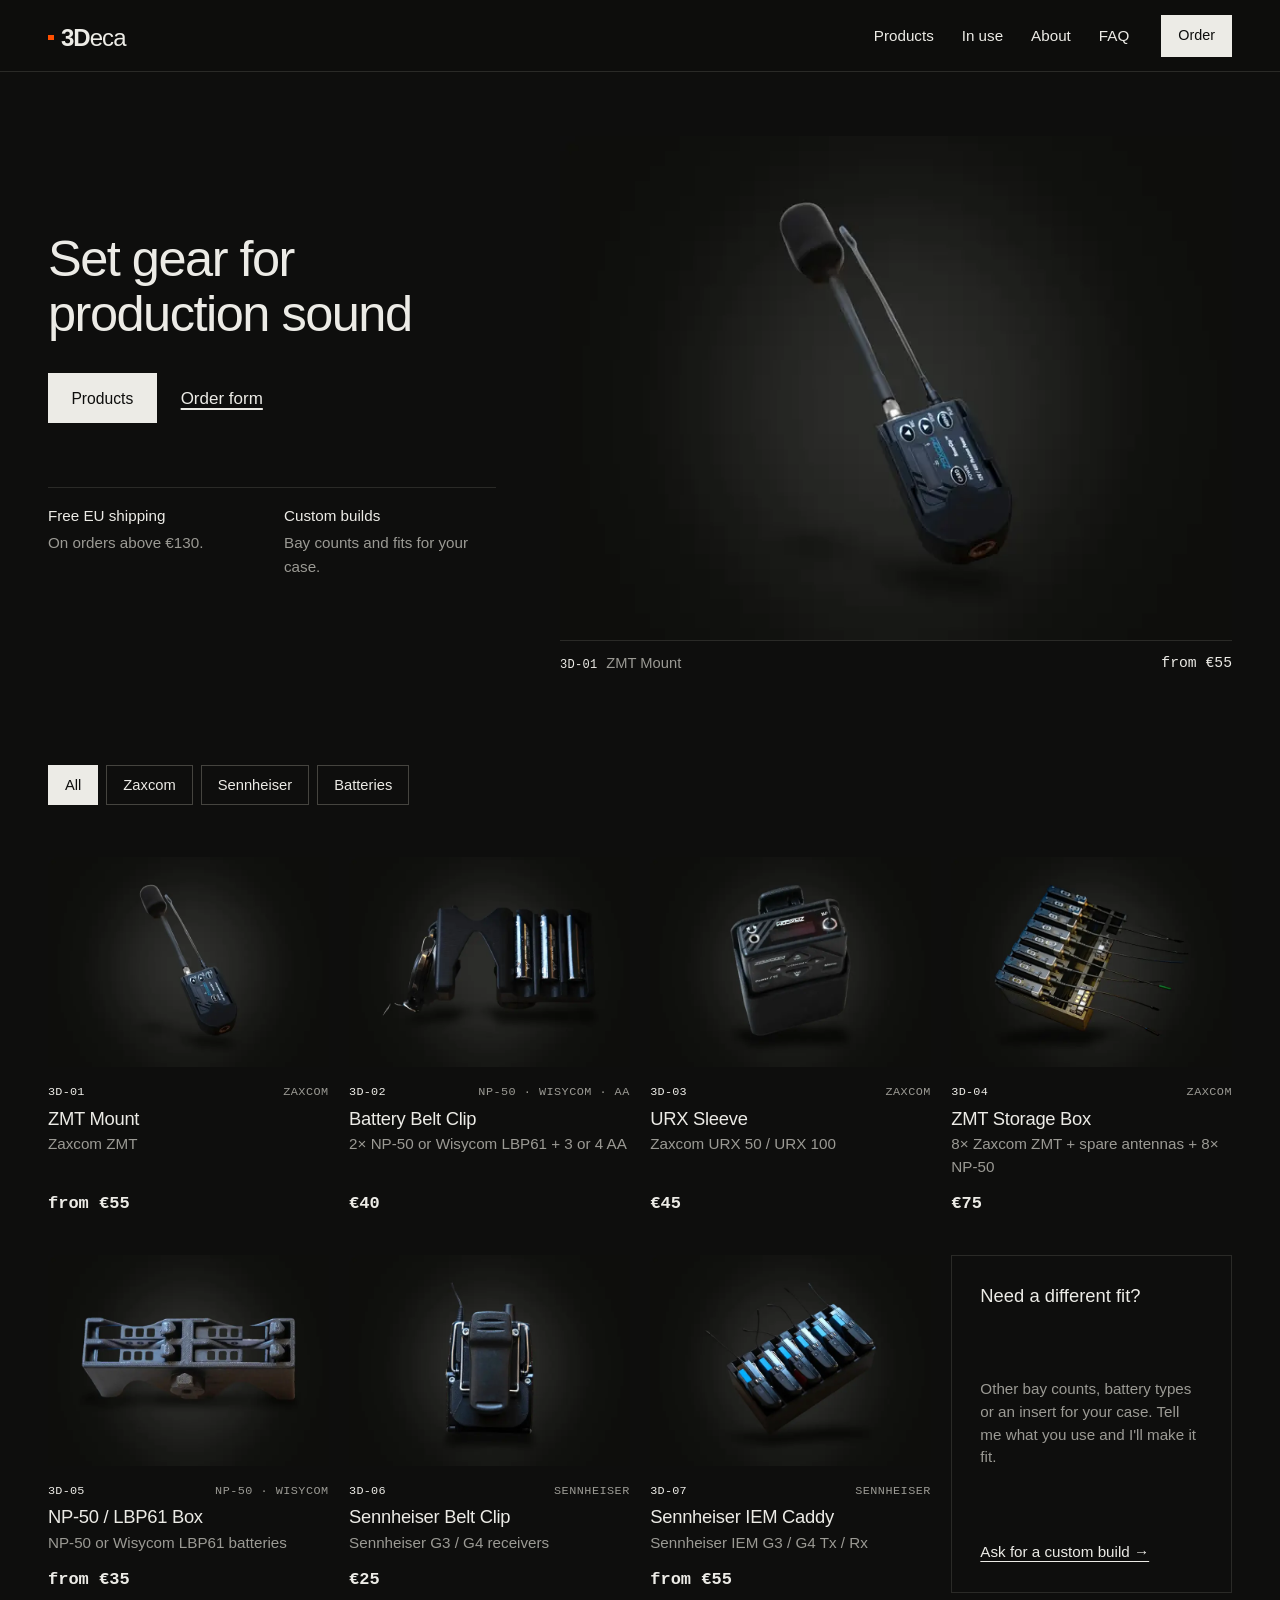
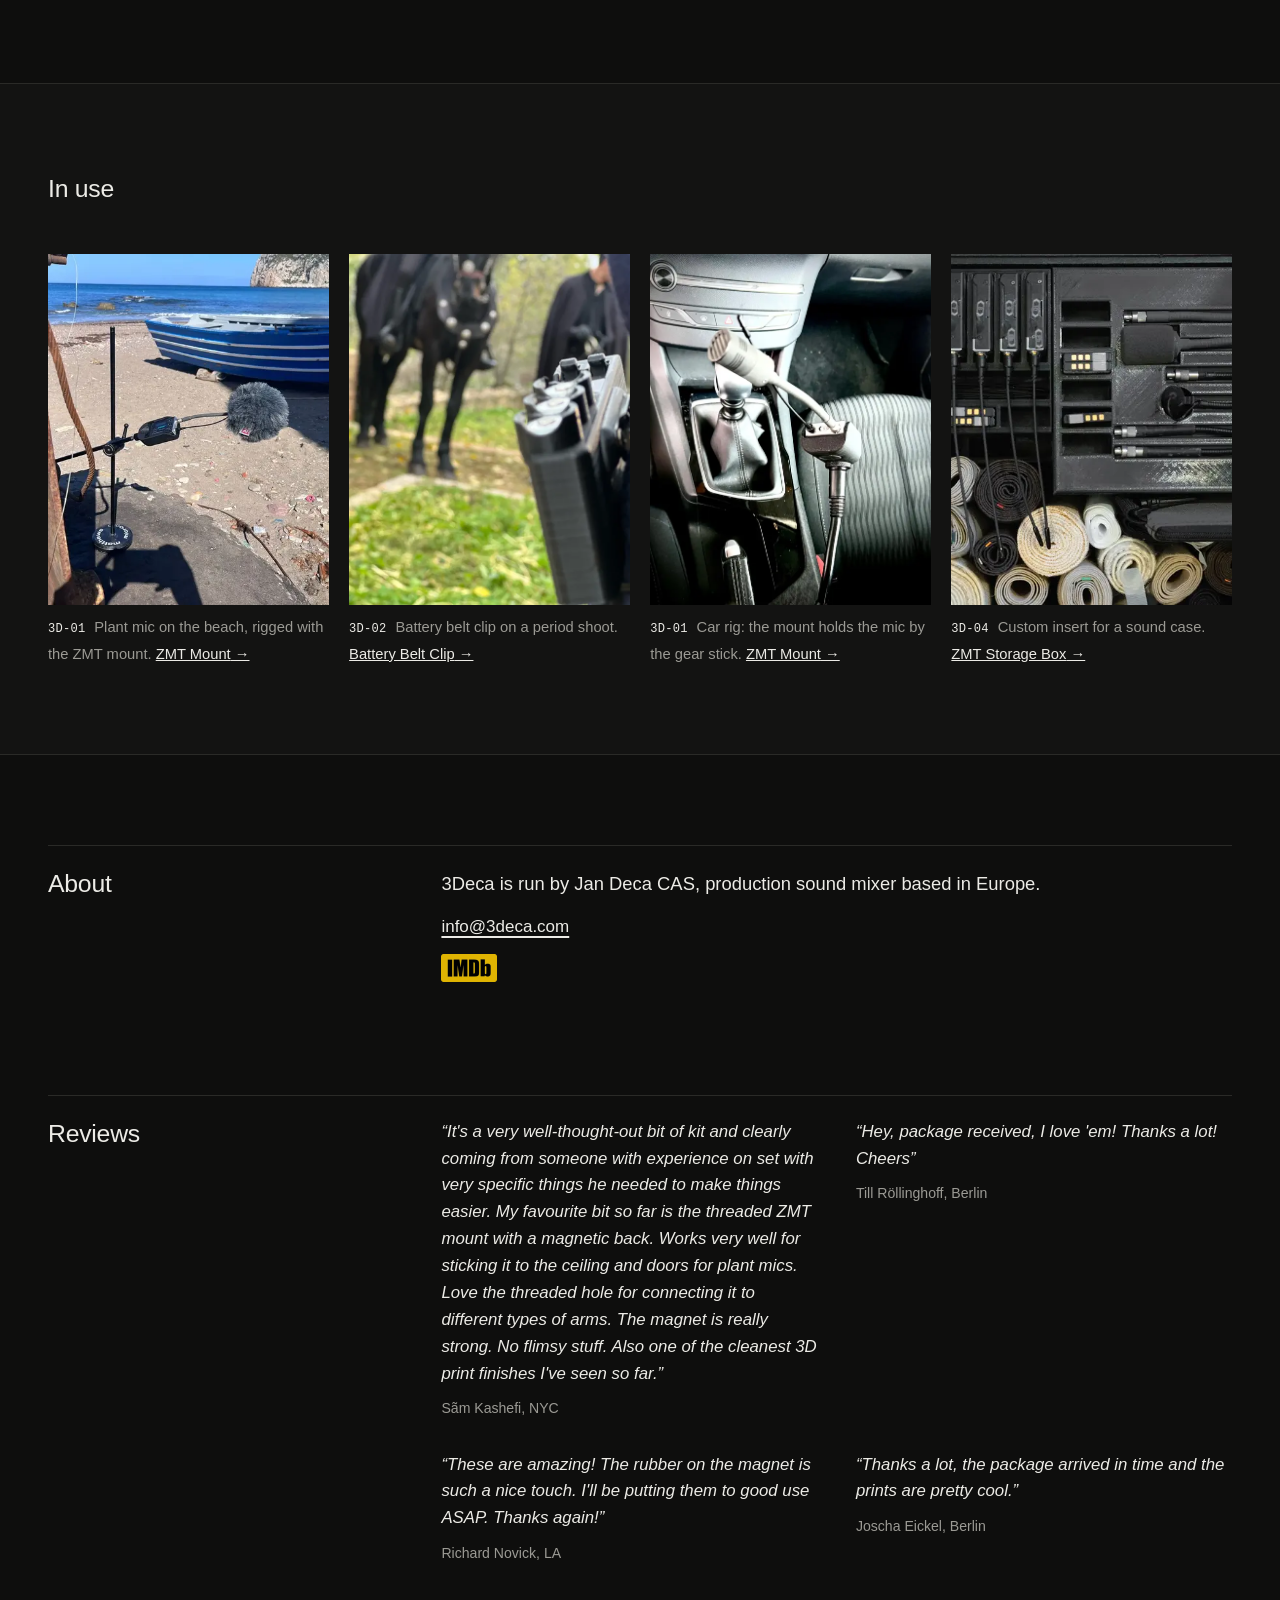
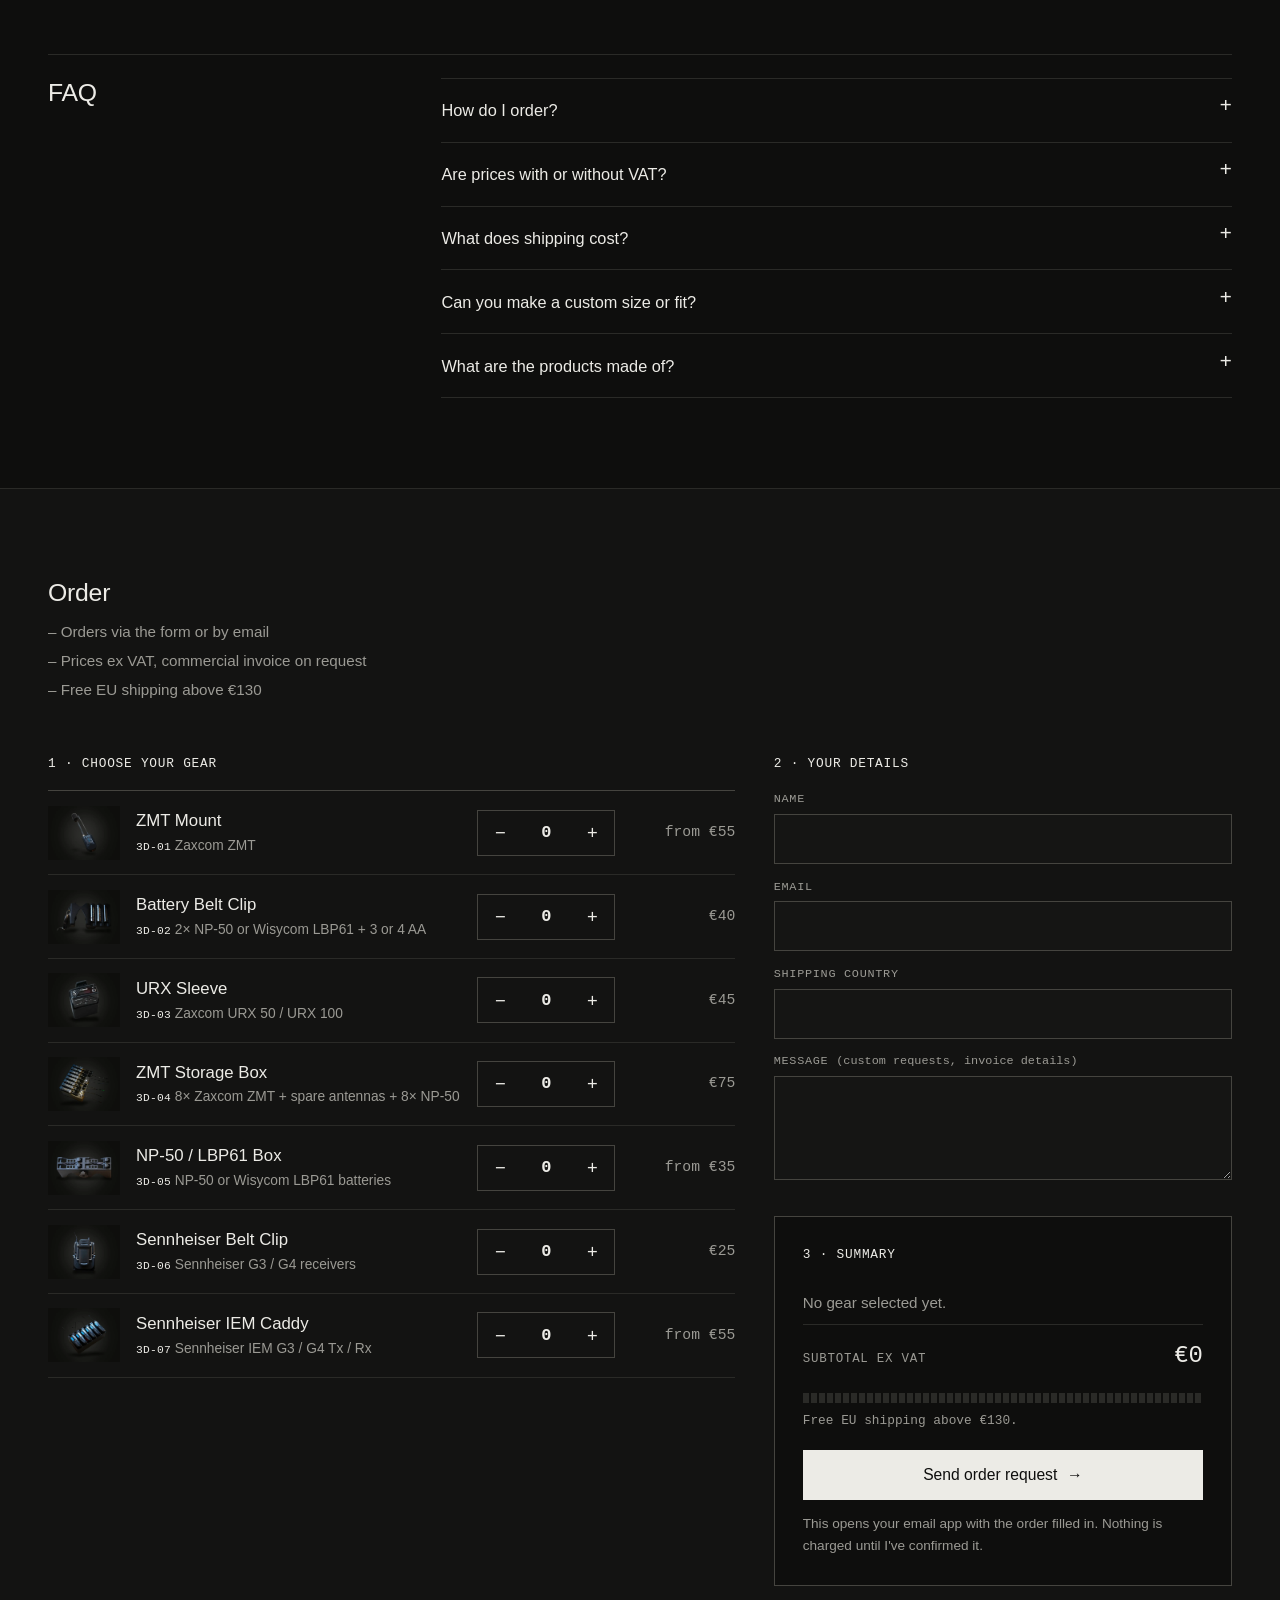
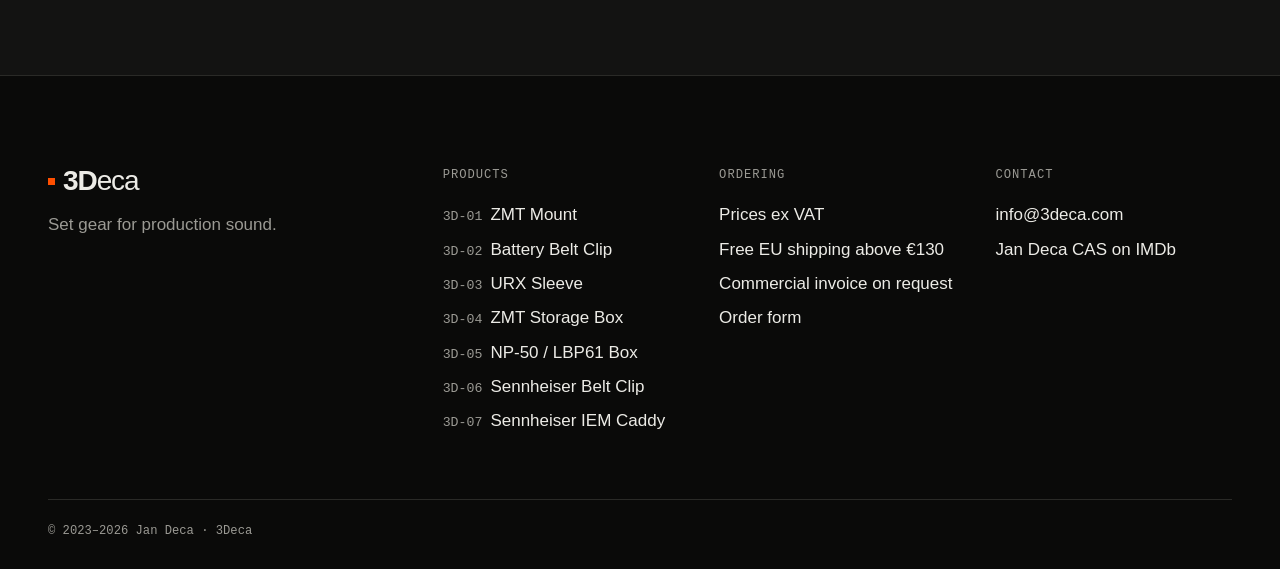
==== commit 1098e92d: "Switch 3deca.com to a dark, minimal design - Near-black page with light type; studio shots re-lit on" ====
--- a/3deca-website/public/index.html
+++ b/3deca-website/public/index.html
@@ -6,8 +6,8 @@
 <title>3Deca · Set gear for production sound mixers</title>
 <meta name="description" content="Sturdy carbon/nylon set gear for production sound mixers: mounts, belt clips and storage caddies for Zaxcom, Sennheiser and Wisycom. Designed and used on set.">
 <link rel="canonical" href="https://www.3deca.com/">
-<meta name="theme-color" content="#ffffff">
-<meta name="color-scheme" content="light">
+<meta name="theme-color" content="#0e0e0d">
+<meta name="color-scheme" content="dark">
 <meta property="og:type" content="website">
 <meta property="og:site_name" content="3Deca">
 <meta property="og:title" content="3Deca · Set gear for production sound mixers">
@@ -29,7 +29,7 @@
   <div class="header-inner">
     <a class="brand" href="./" aria-label="3Deca, home"><span class="wm" aria-hidden="true"><span class="wm-mark"></span><span class="wm-3d">3D</span><span class="wm-eca">eca</span></span></a>
     <nav class="site-nav" id="site-nav" aria-label="Main">
-      <ul><li><a href="./#shop">Shop</a></li><li><a href="./#in-use">In use</a></li><li><a href="./#about">About</a></li><li><a href="./#faq">FAQ</a></li></ul>
+      <ul><li><a href="./#products">Products</a></li><li><a href="./#in-use">In use</a></li><li><a href="./#about">About</a></li><li><a href="./#faq">FAQ</a></li></ul>
     </nav>
     <a class="btn btn-ink btn-sm header-cta" href="./#order">
       Order<span class="order-count" data-order-count hidden></span>
@@ -44,16 +44,15 @@
     <div class="container hero-grid">
       <div class="hero-text">
         <h1 id="hero-title" class="hero-title">Set gear for production sound</h1>
-        <p class="hero-lead">Mounts, belt clips and storage for Zaxcom, Sennheiser and Wisycom wireless systems. Printed in carbon / nylon.</p>
         <div class="hero-actions">
-          <a class="btn btn-ink" href="#shop">View the collection</a>
+          <a class="btn btn-ink" href="#products">Products</a>
           <a class="text-link" href="#order">Order form</a>
         </div>
         <ul class="facts" role="list"><li class="fact"><span class="fact-title">Free EU shipping</span><span class="fact-text">On orders above €130.</span></li><li class="fact"><span class="fact-title">Custom builds</span><span class="fact-text">Bay counts and fits for your case.</span></li></ul>
       </div>
       <figure class="hero-media">
         <a class="hero-shot" href="zmt-mount/">
-          <img class="hero-img" src="img/zmt-mount/01-1600.webp" srcset="img/zmt-mount/01-720.webp 639w, img/zmt-mount/01-1600.webp 1421w" sizes="(min-width: 1000px) 50vw, 100vw" width="1421" height="1600" alt="A Zaxcom ZMT transmitter with lavalier mic and antenna seated in the black ZMT mount on concrete." fetchpriority="high" decoding="async">
+          <img class="hero-img" src="img/zmt-mount/s1-1600.webp" srcset="img/zmt-mount/s1-720.webp 720w, img/zmt-mount/s1-1600.webp 1600w" sizes="(min-width: 1000px) 55vw, 100vw" width="1600" height="1200" alt="Studio shot: a Zaxcom ZMT transmitter with lav mic and antenna seated in the black ZMT mount." fetchpriority="high" decoding="async">
         </a>
         <figcaption class="hero-caption">
           <span><span class="code">3D-01</span> ZMT Mount</span>
@@ -63,10 +62,10 @@
     </div>
   </section>
 
-  <section class="section shop" id="shop" aria-labelledby="shop-title">
+  <section class="section shop" id="products" aria-labelledby="shop-title">
     <div class="container">
       <div class="section-bar">
-        <h2 id="shop-title" class="section-title">Collection <span class="count">7 products</span></h2>
+        <h2 id="shop-title" class="sr-only">Products</h2>
         <div class="filters" role="group" aria-label="Filter by system"><button type="button" class="chip" aria-pressed="true" data-filter="all">All</button><button type="button" class="chip" aria-pressed="false" data-filter="Zaxcom">Zaxcom</button><button type="button" class="chip" aria-pressed="false" data-filter="Sennheiser">Sennheiser</button><button type="button" class="chip" aria-pressed="false" data-filter="Batteries">Batteries</button></div>
       </div>
       <p class="sr-only" aria-live="polite" data-filter-status></p>
@@ -196,9 +195,9 @@
     <div class="container split">
       <h2 id="about-title" class="section-title">About</h2>
       <div class="about-copy">
-        <p>3Deca is run by Jan Deca, a production sound mixer based in Europe. Every product was developed for his own work on set.</p>
-        <p>For questions, custom builds or a commercial invoice, contact <a class="text-link" href="mailto:info@3deca.com">info@3deca.com</a>.</p>
-        <p><a class="text-link" href="https://www.imdb.me/jandeca" rel="noopener">Jan Deca on IMDb</a></p>
+        <p>3Deca is run by Jan Deca CAS, production sound mixer based in Europe.</p>
+        <p><a class="text-link" href="mailto:info@3deca.com">info@3deca.com</a></p>
+        <p><a class="imdb" href="https://www.imdb.me/jandeca" rel="noopener"><img src="img/imdb.png" width="56" height="28" alt="Jan Deca CAS on IMDb"></a></p>
       </div>
     </div>
   </section>
@@ -431,7 +430,7 @@
         <h2 class="footer-h">Contact</h2>
         <ul class="footer-list">
           <li><a href="mailto:info@3deca.com">info@3deca.com</a></li>
-          <li><a href="https://www.imdb.me/jandeca" rel="noopener">Jan Deca on IMDb</a></li>
+          <li><a href="https://www.imdb.me/jandeca" rel="noopener">Jan Deca CAS on IMDb</a></li>
         </ul>
       </div>
     </div>
--- a/3deca-website/public/css/style.css
+++ b/3deca-website/public/css/style.css
@@ -1,6 +1,6 @@
 /* 3Deca — site styles
-   Modernist product catalogue: white paper, strict grid, black grotesk type,
-   one signal colour. Photo tiles share the studio-shot background (#ecece9).
+   Dark, minimal product catalogue: warm near-black page, light grotesk type,
+   products lit from above. Studio shots fade into the page colour (#0e0e0d).
    Fonts: Archivo + JetBrains Mono, self-hosted (SIL OFL). */
 
 @font-face {
@@ -18,18 +18,17 @@
 }
 
 :root {
-  --bg: #ffffff;
-  --paper: #f4f4f2;
-  --tile: #ecece9;
-  --ink: #111111;
-  --ink-2: #595955;
-  --line: #d9d9d5;
+  --bg: #0e0e0d;
+  --paper: #131312;
+  --tile: #0e0e0d;
+  --photo: #1a1a19;
+  --ink: #ecebe6;
+  --ink-2: #9b9a94;
+  --line: #2a2a27;
+  --line-2: #45443f;
   --accent: #ff4f00;
-  --accent-text: #b83a00;
-  --on-dark: #f3f3f1;
-  --on-dark-2: #a9a9a4;
-  --ok: #1d8a4b;
-  --warn: #d99a00;
+  --on-dark: #ecebe6;
+  --on-dark-2: #9b9a94;
 
   --font: "Archivo", "Helvetica Neue", Helvetica, Arial, sans-serif;
   --mono: "JetBrains Mono", ui-monospace, "SFMono-Regular", Menlo, Consolas, monospace;
@@ -37,7 +36,7 @@
   --gutter: clamp(16px, 4vw, 48px);
   --header-h: 72px;
   --ease: cubic-bezier(0.2, 0.7, 0.1, 1);
-  color-scheme: light;
+  color-scheme: dark;
 }
 
 *, *::before, *::after { box-sizing: border-box; }
@@ -58,6 +57,7 @@
 button, input, select, textarea { font: inherit; color: inherit; }
 h1, h2, h3 { margin: 0; }
 ::selection { background: var(--ink); color: var(--bg); }
+body { font-weight: 350; }
 :focus-visible { outline: 2px solid var(--ink); outline-offset: 3px; }
 [hidden] { display: none !important; }
 
@@ -74,7 +74,7 @@
   font-family: var(--mono); font-size: 0.78rem; letter-spacing: 0.08em; text-transform: uppercase; color: var(--ink-2);
 }
 .section-title {
-  font-weight: 500; font-size: clamp(1.3rem, 1.15rem + 0.5vw, 1.6rem);
+  font-weight: 400; font-size: clamp(1.3rem, 1.15rem + 0.5vw, 1.6rem);
   line-height: 1.2; letter-spacing: -0.01em; text-wrap: balance;
 }
 .count { margin-left: 0.6rem; font-family: var(--mono); font-size: 0.8rem; font-weight: 400; letter-spacing: 0; color: var(--ink-2); }
@@ -85,15 +85,15 @@
 
 /* ---------- buttons ---------- */
 .btn {
-  --bh: 52px;
+  --bh: 50px;
   display: inline-flex; align-items: center; justify-content: center; gap: 0.6rem;
   min-height: var(--bh); padding: 0 1.4rem;
-  border: 1.5px solid var(--ink); border-radius: 0;
-  font-weight: 600; font-size: 0.98rem; text-decoration: none; cursor: pointer;
+  border: 1px solid var(--ink); border-radius: 0;
+  font-weight: 500; font-size: 0.98rem; text-decoration: none; cursor: pointer;
   transition: background-color 0.2s, color 0.2s, border-color 0.2s;
 }
 .btn-ink { background: var(--ink); color: var(--bg); }
-.btn-ink:hover { background: #3a3a37; border-color: #3a3a37; }
+.btn-ink:hover { background: #ffffff; border-color: #ffffff; }
 .btn-line { background: transparent; color: var(--ink); }
 .btn-line:hover { background: var(--ink); color: var(--bg); }
 .btn-sm { --bh: 42px; padding: 0 1rem; font-size: 0.9rem; }
@@ -101,12 +101,12 @@
 .btn-grow { flex: 1; }
 
 /* ---------- header ---------- */
-.site-header { position: sticky; top: 0; z-index: 50; height: var(--header-h); background: rgba(255, 255, 255, 0.94); backdrop-filter: blur(10px); -webkit-backdrop-filter: blur(10px); border-bottom: 1px solid var(--line); }
+.site-header { position: sticky; top: 0; z-index: 50; height: var(--header-h); background: rgba(14, 14, 13, 0.88); backdrop-filter: blur(10px); -webkit-backdrop-filter: blur(10px); border-bottom: 1px solid var(--line); }
 .header-inner { height: 100%; max-width: 1400px; margin-inline: auto; padding-inline: var(--gutter); display: flex; align-items: center; gap: 2rem; }
 .brand { text-decoration: none; margin-right: auto; padding: 6px 0; }
 .wm { display: inline-flex; align-items: center; font-weight: 800; font-size: 1.5rem; letter-spacing: -0.04em; line-height: 1; }
 .wm-mark { width: 0.24em; height: 0.24em; background: var(--accent); margin-right: 0.3em; }
-.wm-eca { font-weight: 400; }
+.wm-eca { font-weight: 300; }
 .site-nav ul { list-style: none; display: flex; gap: 1.75rem; margin: 0; padding: 0; }
 .site-nav a { font-size: 0.95rem; text-decoration: none; padding: 0.5rem 0; background: linear-gradient(var(--ink), var(--ink)) no-repeat 0 100% / 0 1.5px; transition: background-size 0.25s var(--ease); }
 .site-nav a:hover { background-size: 100% 1.5px; }
@@ -114,7 +114,7 @@
 .nav-toggle { display: none; }
 
 @media (max-width: 820px) {
-  .nav-toggle { display: inline-grid; place-items: center; width: 44px; height: 44px; border: 1.5px solid var(--ink); background: var(--bg); cursor: pointer; }
+  .nav-toggle { display: inline-grid; place-items: center; width: 44px; height: 44px; border: 1px solid var(--line-2); background: transparent; cursor: pointer; }
   .nav-toggle-bars, .nav-toggle-bars::before, .nav-toggle-bars::after { display: block; width: 18px; height: 2px; background: var(--ink); transition: transform 0.3s var(--ease); }
   .nav-toggle-bars { position: relative; }
   .nav-toggle-bars::before, .nav-toggle-bars::after { content: ""; position: absolute; left: 0; }
@@ -136,21 +136,20 @@
 /* ---------- hero ---------- */
 .hero { padding-top: clamp(32px, 5vw, 72px); }
 .hero-grid { display: grid; gap: clamp(32px, 5vw, 80px); align-items: center; }
-@media (min-width: 1000px) { .hero-grid { grid-template-columns: 1fr 1.15fr; } }
-.hero-title { font-weight: 500; font-size: clamp(2rem, 1.4rem + 1.9vw, 3.1rem); line-height: 1.1; letter-spacing: -0.025em; margin-bottom: 1.1rem; text-wrap: balance; }
+@media (min-width: 1000px) { .hero-grid { grid-template-columns: 1fr 1.5fr; } }
+.hero-title { font-weight: 300; font-size: clamp(2.1rem, 1.4rem + 2.2vw, 3.4rem); line-height: 1.08; letter-spacing: -0.03em; margin-bottom: 2rem; text-wrap: balance; }
 .hero-lead { max-width: 42ch; font-size: clamp(1.02rem, 0.98rem + 0.2vw, 1.15rem); line-height: 1.55; color: var(--ink-2); margin: 0 0 2rem; }
 .hero-actions { display: flex; flex-wrap: wrap; align-items: center; gap: 1.5rem; }
 .hero-media { margin: 0; }
-.hero-shot { display: block; aspect-ratio: 4 / 5; overflow: hidden; background: var(--tile); }
-@media (max-width: 999px) { .hero-shot { aspect-ratio: 4 / 3; } }
+.hero-shot { display: block; aspect-ratio: 4 / 3; overflow: hidden; background: var(--tile); }
 .hero-img { width: 100%; height: 100%; object-fit: cover; object-position: 50% 55%; }
-.hero-caption { display: flex; justify-content: space-between; gap: 1rem; padding-top: 0.7rem; font-size: 0.92rem; color: var(--ink-2); }
+.hero-caption { display: flex; justify-content: space-between; gap: 1rem; padding-top: 0.7rem; border-top: 1px solid var(--line); font-size: 0.92rem; color: var(--ink-2); }
 .hero-caption .code { color: var(--ink); margin-right: 0.3rem; }
 .hero-caption a { font-family: var(--mono); color: var(--ink); text-decoration: none; }
 .hero-caption a:hover { text-decoration: underline; }
 .facts { list-style: none; margin: clamp(40px, 5vw, 64px) 0 0; padding: 0; display: grid; grid-template-columns: repeat(2, 1fr); gap: 1.5rem; border-top: 1px solid var(--line); }
 .fact { display: flex; flex-direction: column; gap: 0.15rem; padding-top: 1rem; font-size: 0.95rem; }
-.fact-title { font-weight: 500; }
+.fact-title { font-weight: 400; }
 .fact-text { color: var(--ink-2); }
 
 /* ---------- sections ---------- */
@@ -162,8 +161,8 @@
 
 /* ---------- product cards ---------- */
 .filters { display: flex; flex-wrap: wrap; gap: 0.5rem; }
-.chip { min-height: 40px; padding: 0 1rem; border: 1.5px solid var(--line); background: var(--bg); cursor: pointer; font-size: 0.92rem; transition: border-color 0.2s, background-color 0.2s, color 0.2s; }
-.chip:hover { border-color: var(--ink); }
+.chip { min-height: 40px; padding: 0 1rem; border: 1px solid var(--line-2); background: transparent; cursor: pointer; font-size: 0.92rem; transition: border-color 0.2s, background-color 0.2s, color 0.2s; }
+.chip:hover { border-color: var(--ink-2); }
 .chip[aria-pressed="true"] { background: var(--ink); border-color: var(--ink); color: var(--bg); }
 
 .cards { list-style: none; margin: 0; padding: 0; display: grid; gap: clamp(28px, 3vw, 44px) clamp(12px, 1.6vw, 24px); grid-template-columns: repeat(2, 1fr); }
@@ -177,35 +176,39 @@
 .card-media { position: relative; display: block; aspect-ratio: 4 / 3; overflow: hidden; background: var(--tile); }
 .card-img { position: absolute; inset: 0; width: 100%; height: 100%; object-fit: cover; transition: opacity 0.5s var(--ease), transform 0.8s var(--ease); }
 .card-img-alt { opacity: 0; }
+.card-link:hover .card-media { background: var(--photo); }
 .card-link:hover .card-img-alt, .card-link:focus-visible .card-img-alt { opacity: 1; }
 .card-link:hover .card-img { transform: scale(1.03); }
 .card-meta { display: flex; justify-content: space-between; gap: 1rem; margin-top: 1rem; font-family: var(--mono); font-size: 0.74rem; color: var(--ink-2); text-transform: uppercase; letter-spacing: 0.04em; }
 .card-meta .code { color: var(--ink); font-size: 1em; }
-.card-title { margin-top: 0.35rem; font-weight: 500; font-size: 1.15rem; line-height: 1.15; letter-spacing: -0.015em; }
+.card-title { margin-top: 0.35rem; font-weight: 400; font-size: 1.15rem; line-height: 1.15; letter-spacing: -0.015em; }
 .card-link:hover .card-title { text-decoration: underline; text-decoration-thickness: 1.5px; text-underline-offset: 4px; }
 .card-tagline { margin-top: 0.3rem; color: var(--ink-2); font-size: 0.95rem; line-height: 1.45; }
 .card-price { margin-top: auto; padding-top: 0.75rem; font-family: var(--mono); font-weight: 600; }
 
-.card-custom .card-link { justify-content: space-between; gap: 1.25rem; padding: clamp(20px, 2.2vw, 28px); background: var(--paper); border: 1px solid var(--line); min-height: 100%; transition: border-color 0.2s; }
+.card-custom .card-link { justify-content: space-between; gap: 1.25rem; padding: clamp(20px, 2.2vw, 28px); background: transparent; border: 1px solid var(--line); min-height: 100%; transition: border-color 0.2s; }
 .card-custom .card-link:hover { border-color: var(--ink); }
-.custom-title { font-weight: 500; font-size: 1.15rem; line-height: 1.25; }
+.custom-title { font-weight: 400; font-size: 1.15rem; line-height: 1.25; }
 .custom-text { font-size: 0.95rem; line-height: 1.5; color: var(--ink-2); }
 .custom-cta { font-size: 0.95rem; text-decoration: underline; text-decoration-thickness: 1px; text-underline-offset: 4px; }
 
 /* ---------- in use ---------- */
-.in-use { background: var(--paper); }
+.in-use { background: var(--paper); border-block: 1px solid var(--line); }
 .uses { list-style: none; margin: 0; padding: 0; display: grid; gap: clamp(14px, 1.6vw, 24px); grid-template-columns: repeat(2, 1fr); }
 @media (min-width: 900px) { .uses { grid-template-columns: repeat(4, 1fr); } }
 .use figure { margin: 0; }
-.use-media { aspect-ratio: 4 / 5; overflow: hidden; background: var(--tile); }
+.use-media { aspect-ratio: 4 / 5; overflow: hidden; background: var(--photo); }
 .use-media img { width: 100%; height: 100%; object-fit: cover; }
 .use figcaption { margin-top: 0.75rem; font-size: 0.92rem; line-height: 1.45; color: var(--ink-2); }
 .use figcaption .code { color: var(--ink); margin-right: 0.3rem; }
-.use figcaption a { display: inline-block; margin-top: 0.3rem; color: var(--ink); font-weight: 600; }
+.use figcaption a { display: inline-block; margin-top: 0.3rem; color: var(--ink); }
 
 /* ---------- about ---------- */
 .about-copy p { margin: 0 0 0.9rem; max-width: 62ch; }
-.about-copy p:first-child { font-size: 1.1rem; }
+.about-copy p:first-child { font-size: 1.15rem; }
+.imdb { display: inline-block; opacity: 0.9; transition: opacity 0.2s; }
+.imdb:hover { opacity: 1; }
+.imdb img { display: block; }
 
 /* ---------- reviews ---------- */
 .reviews { padding-top: 0; }
@@ -213,7 +216,7 @@
 @media (min-width: 700px) { .reviews-grid { grid-template-columns: repeat(2, 1fr); } }
 .review { margin: 0; }
 .review blockquote { margin: 0; }
-.review p { margin: 0; font-size: 1rem; line-height: 1.6; }
+.review p { margin: 0; font-size: 1.05rem; line-height: 1.6; font-style: italic; font-weight: 300; }
 .review p::before { content: "“"; }
 .review p::after { content: "”"; }
 .review figcaption { margin-top: 0.6rem; font-size: 0.88rem; color: var(--ink-2); }
@@ -222,14 +225,14 @@
 .faq { padding-top: 0; }
 .faq-list { border-top: 1px solid var(--line); }
 .faq-item { border-bottom: 1px solid var(--line); }
-.faq-item summary { list-style: none; display: flex; justify-content: space-between; gap: 1rem; padding: 1.15rem 0; cursor: pointer; font-weight: 500; font-size: 1.02rem; }
+.faq-item summary { list-style: none; display: flex; justify-content: space-between; gap: 1rem; padding: 1.15rem 0; cursor: pointer; font-weight: 400; font-size: 1.02rem; }
 .faq-item summary::-webkit-details-marker { display: none; }
 .faq-item summary::after { content: "+"; font-family: var(--mono); font-weight: 400; font-size: 1.3rem; line-height: 1; transition: transform 0.25s var(--ease); }
 .faq-item[open] summary::after { transform: rotate(45deg); }
 .faq-item p { margin: 0 0 1.25rem; max-width: 60ch; color: var(--ink-2); }
 
 /* ---------- order ---------- */
-.order { background: var(--paper); }
+.order { background: var(--paper); border-top: 1px solid var(--line); }
 .order .section-bar { flex-direction: column; align-items: flex-start; gap: 0.75rem; }
 .order-points { list-style: none; margin: 0; padding: 0; display: grid; gap: 0.3rem; font-size: 0.95rem; color: var(--ink-2); }
 .order-points li::before { content: "– "; }
@@ -237,15 +240,15 @@
 @media (min-width: 1000px) { .order-form { grid-template-columns: 1.5fr 1fr; } }
 fieldset { border: 0; margin: 0; padding: 0; min-width: 0; }
 .order-legend { margin: 0 0 1rem; padding: 0; font-family: var(--mono); font-size: 0.8rem; font-weight: 500; text-transform: uppercase; letter-spacing: 0.06em; }
-.order-list { list-style: none; margin: 0; padding: 0; border-top: 1.5px solid var(--ink); }
+.order-list { list-style: none; margin: 0; padding: 0; border-top: 1px solid var(--line-2); }
 .order-row { padding: 0.9rem 0; border-bottom: 1px solid var(--line); }
-.order-row.is-active { background: var(--bg); box-shadow: -12px 0 0 var(--bg), 12px 0 0 var(--bg); }
+.order-row.is-active { background: #1a1a18; box-shadow: -12px 0 0 #1a1a18, 12px 0 0 #1a1a18; }
 .order-row-main { display: grid; grid-template-columns: 72px 1fr auto; grid-template-areas: "thumb text price" "thumb step step"; gap: 0.5rem 1rem; align-items: center; }
 @media (min-width: 640px) { .order-row-main { grid-template-columns: 72px 1fr auto 6.5rem; grid-template-areas: "thumb text step price"; } }
-.order-thumb { grid-area: thumb; width: 72px; aspect-ratio: 4 / 3; background: var(--tile); overflow: hidden; }
+.order-thumb { grid-area: thumb; width: 72px; aspect-ratio: 4 / 3; background: var(--bg); overflow: hidden; }
 .order-thumb img { width: 100%; height: 100%; object-fit: cover; }
 .order-row-text { grid-area: text; display: flex; flex-direction: column; min-width: 0; }
-.order-name { font-weight: 600; font-size: 1.05rem; }
+.order-name { font-weight: 400; font-size: 1.05rem; }
 .order-fits { color: var(--ink-2); font-size: 0.86rem; }
 .order-fits .code { color: var(--ink); }
 .order-line-price { grid-area: price; text-align: right; font-family: var(--mono); font-size: 0.92rem; color: var(--ink-2); }
@@ -255,7 +258,7 @@
 .order-row-opts { display: flex; flex-wrap: wrap; gap: 0.75rem; padding: 0.9rem 0 0.2rem calc(72px + 1rem); }
 html.js .order-row:not(.is-active) .order-row-opts { display: none; }
 
-.stepper { display: inline-flex; align-items: stretch; border: 1.5px solid var(--ink); background: var(--bg); }
+.stepper { display: inline-flex; align-items: stretch; border: 1px solid var(--line-2); background: transparent; }
 .step { width: 44px; min-height: 44px; border: 0; background: transparent; cursor: pointer; font-size: 1.15rem; transition: background-color 0.2s, color 0.2s; }
 .step:hover { background: var(--ink); color: var(--bg); }
 .stepper input { width: 3rem; border: 0; background: transparent; text-align: center; font-family: var(--mono); font-weight: 600; -moz-appearance: textfield; appearance: textfield; }
@@ -271,15 +274,16 @@
 .optional { text-transform: none; letter-spacing: 0; }
 input:not([type="number"]):not([type="radio"]), select, textarea {
   width: 100%; min-height: 48px; padding: 0.65rem 0.85rem;
-  background: var(--bg); border: 1.5px solid var(--line); border-radius: 0;
+  background: #151514; border: 1px solid var(--line-2); border-radius: 0;
   transition: border-color 0.2s;
 }
-input:not([type="number"]):not([type="radio"]):hover, select:hover, textarea:hover { border-color: #aaa9a4; }
-input:not([type="number"]):not([type="radio"]):focus-visible, select:focus-visible, textarea:focus-visible { outline: none; border-color: var(--ink); box-shadow: 0 0 0 3px rgba(17, 17, 17, 0.12); }
-select { appearance: none; -webkit-appearance: none; padding-right: 2.4rem; background-image: url("data:image/svg+xml,%3Csvg xmlns='http://www.w3.org/2000/svg' width='12' height='8'%3E%3Cpath d='M1 1l5 5 5-5' fill='none' stroke='%23111' stroke-width='1.6'/%3E%3C/svg%3E"); background-repeat: no-repeat; background-position: right 0.85rem center; }
+input:not([type="number"]):not([type="radio"]):hover, select:hover, textarea:hover { border-color: #6b6a64; }
+input:not([type="number"]):not([type="radio"]):focus-visible, select:focus-visible, textarea:focus-visible { outline: none; border-color: var(--ink); box-shadow: 0 0 0 3px rgba(236, 235, 230, 0.12); }
+select option { background: #151514; }
+select { appearance: none; -webkit-appearance: none; padding-right: 2.4rem; background-image: url("data:image/svg+xml,%3Csvg xmlns='http://www.w3.org/2000/svg' width='12' height='8'%3E%3Cpath d='M1 1l5 5 5-5' fill='none' stroke='%23ecebe6' stroke-width='1.6'/%3E%3C/svg%3E"); background-repeat: no-repeat; background-position: right 0.85rem center; }
 textarea { resize: vertical; min-height: 96px; }
 
-.order-summary { background: var(--bg); border: 1.5px solid var(--ink); padding: clamp(20px, 2.4vw, 28px); }
+.order-summary { background: var(--bg); border: 1px solid var(--line-2); padding: clamp(20px, 2.4vw, 28px); }
 .summary-lines { list-style: none; margin: 0 0 0.75rem; padding: 0; font-size: 0.95rem; }
 .summary-lines li { display: flex; justify-content: space-between; gap: 1rem; padding: 0.55rem 0; border-bottom: 1px solid var(--line); }
 .summary-lines small { display: block; color: var(--ink-2); font-size: 0.82rem; }
@@ -287,9 +291,9 @@
 .summary-empty { color: var(--ink-2); }
 .summary-total { display: flex; justify-content: space-between; align-items: baseline; margin: 0.5rem 0 1.1rem; }
 .summary-total span { font-family: var(--mono); font-size: 0.78rem; text-transform: uppercase; letter-spacing: 0.06em; color: var(--ink-2); }
-.summary-total output { font-family: var(--mono); font-weight: 600; font-size: 1.5rem; }
+.summary-total output { font-family: var(--mono); font-weight: 400; font-size: 1.5rem; }
 .ship { margin-bottom: 1.1rem; }
-.ship-meter { position: relative; height: 10px; background: var(--tile); overflow: hidden; -webkit-mask: repeating-linear-gradient(to right, #000 0 6px, transparent 6px 8px); mask: repeating-linear-gradient(to right, #000 0 6px, transparent 6px 8px); }
+.ship-meter { position: relative; height: 10px; background: var(--line); overflow: hidden; -webkit-mask: repeating-linear-gradient(to right, #000 0 6px, transparent 6px 8px); mask: repeating-linear-gradient(to right, #000 0 6px, transparent 6px 8px); }
 .ship-fill { position: absolute; inset: 0; background: var(--ink); clip-path: inset(0 calc((1 - var(--ship, 0)) * 100%) 0 0); transition: clip-path 0.5s var(--ease); }
 .ship-text { margin: 0.55rem 0 0; font-family: var(--mono); font-size: 0.8rem; color: var(--ink-2); }
 .ship.is-free .ship-text { color: var(--ink); }
@@ -297,7 +301,7 @@
 .order-fallback { display: grid; gap: 0.75rem; margin-top: 1.1rem; padding-top: 1.1rem; border-top: 1px solid var(--line); }
 .order-fallback p { margin: 0; font-size: 0.92rem; }
 .order-fallback textarea { font-family: var(--mono); font-size: 0.8rem; }
-.order-error { margin: 0.75rem 0 0; color: #b42318; font-size: 0.92rem; }
+.order-error { margin: 0.75rem 0 0; color: #ff8b7a; font-size: 0.92rem; }
 
 /* ---------- product page ---------- */
 .breadcrumb ol { list-style: none; display: flex; flex-wrap: wrap; gap: 0.5rem; margin: 0; padding: 1.25rem 0 clamp(16px, 2.5vw, 32px); font-family: var(--mono); font-size: 0.76rem; text-transform: uppercase; letter-spacing: 0.05em; color: var(--ink-2); }
@@ -309,23 +313,23 @@
 .product { display: grid; gap: clamp(28px, 4vw, 64px); align-items: start; }
 .product > * { min-width: 0; }
 @media (min-width: 1000px) { .product { grid-template-columns: 1.3fr 1fr; } .product-gallery { position: sticky; top: calc(var(--header-h) + 20px); } }
-.stage { position: relative; aspect-ratio: 4 / 3; background: var(--tile); overflow: hidden; }
+.stage { position: relative; aspect-ratio: 4 / 3; background: var(--photo); overflow: hidden; }
 .stage-btn { display: block; width: 100%; height: 100%; padding: 0; border: 0; background: none; cursor: zoom-in; }
 .stage-img { width: 100%; height: 100%; object-fit: cover; transition: opacity 0.25s; }
 .stage-img.is-swapping { opacity: 0; }
-.stage-count { position: absolute; right: 12px; bottom: 12px; padding: 0.3em 0.6em; background: var(--bg); font-family: var(--mono); font-size: 0.75rem; }
+.stage-count { position: absolute; right: 12px; bottom: 12px; padding: 0.3em 0.6em; background: rgba(14, 14, 13, 0.75); color: var(--ink-2); font-family: var(--mono); font-size: 0.75rem; }
 .thumbs { list-style: none; margin: 10px 0 0; padding: 0 0 4px; display: flex; gap: 8px; overflow-x: auto; scrollbar-width: thin; }
-.thumb { flex: none; width: 84px; aspect-ratio: 4 / 3; padding: 0; border: 2px solid transparent; background: var(--tile); cursor: pointer; overflow: hidden; }
+.thumb { flex: none; width: 84px; aspect-ratio: 4 / 3; padding: 0; border: 1px solid transparent; background: var(--photo); opacity: 0.6; transition: opacity 0.2s, border-color 0.2s; cursor: pointer; overflow: hidden; }
 .thumb img { width: 100%; height: 100%; object-fit: cover; }
-.thumb:hover { border-color: var(--line); }
-.thumb[aria-current="true"] { border-color: var(--ink); }
+.thumb:hover { opacity: 1; }
+.thumb[aria-current="true"] { border-color: var(--ink); opacity: 1; }
 
 .product-meta { display: flex; gap: 1rem; margin: 0 0 0.75rem; font-family: var(--mono); font-size: 0.8rem; text-transform: uppercase; letter-spacing: 0.04em; color: var(--ink-2); }
 .product-meta .code { color: var(--ink); font-size: 1em; }
-.product-title { font-weight: 500; font-size: clamp(2rem, 1.6rem + 1.4vw, 2.8rem); line-height: 1.1; letter-spacing: -0.025em; margin-bottom: 0.75rem; text-wrap: balance; }
+.product-title { font-weight: 300; font-size: clamp(2rem, 1.6rem + 1.4vw, 2.8rem); line-height: 1.1; letter-spacing: -0.025em; margin-bottom: 0.75rem; text-wrap: balance; }
 .product-fits { margin: 0 0 1.25rem; color: var(--ink-2); }
 .product-price { display: flex; align-items: baseline; gap: 0.75rem; margin: 0 0 1.25rem; }
-.price-big { font-family: var(--mono); font-weight: 600; font-size: clamp(1.4rem, 1.25rem + 0.6vw, 1.75rem); }
+.price-big { font-family: var(--mono); font-weight: 400; font-size: clamp(1.4rem, 1.25rem + 0.6vw, 1.75rem); }
 .price-note { font-family: var(--mono); font-size: 0.8rem; color: var(--ink-2); }
 .product-desc { margin: 0 0 1.75rem; font-size: 1.06rem; line-height: 1.65; max-width: 60ch; }
 
@@ -334,14 +338,14 @@
 .segs { display: flex; flex-wrap: wrap; gap: 0.5rem; }
 .seg { position: relative; cursor: pointer; }
 .seg input { position: absolute; opacity: 0; width: 1px; height: 1px; }
-.seg span { display: flex; flex-direction: column; justify-content: center; min-height: 48px; padding: 0.5rem 0.95rem; border: 1.5px solid var(--line); font-size: 0.95rem; line-height: 1.25; transition: border-color 0.2s, background-color 0.2s, color 0.2s; }
+.seg span { display: flex; flex-direction: column; justify-content: center; min-height: 48px; padding: 0.5rem 0.95rem; border: 1px solid var(--line-2); font-size: 0.95rem; line-height: 1.25; transition: border-color 0.2s, background-color 0.2s, color 0.2s; }
 .seg small { font-family: var(--mono); font-size: 0.78rem; color: var(--ink-2); }
 .seg:hover span { border-color: var(--ink); }
 .seg input:checked + span { background: var(--ink); border-color: var(--ink); color: var(--bg); }
-.seg input:checked + span small { color: #cfcfca; }
+.seg input:checked + span small { color: #4a4945; }
 .seg input:focus-visible + span { outline: 2px solid var(--ink); outline-offset: 3px; }
 .buy-row { display: flex; gap: 0.75rem; }
-.product-note { margin: 0; padding: 0.8rem 1rem; background: var(--paper); font-size: 0.94rem; }
+.product-note { margin: 0; color: var(--ink-2); font-size: 0.92rem; }
 .buy-box .text-link { justify-self: start; font-size: 0.95rem; }
 .assurances { list-style: none; margin: 1.75rem 0 0; padding: 1.1rem 0 0; border-top: 1px solid var(--line); display: grid; gap: 0.45rem; font-size: 0.92rem; color: var(--ink-2); }
 
@@ -351,29 +355,30 @@
 .highlights { list-style: none; margin: 1rem 0 0; padding: 0; border-top: 1px solid var(--line); }
 .highlights li { padding: 0.8rem 0; border-bottom: 1px solid var(--line); }
 .table-title { font-weight: 500; font-size: clamp(1.3rem, 1.15rem + 0.5vw, 1.6rem); letter-spacing: -0.01em; margin-bottom: 1rem; }
-.spec-table { width: 100%; border-collapse: collapse; border-top: 1px solid var(--line); font-size: 0.98rem; }
+.spec-table { width: 100%; border-collapse: collapse; border-top: 1px solid var(--line); font-size: 0.95rem; margin: 0 0 1.75rem; }
 .spec-table th, .spec-table td { padding: 0.85rem 0; border-bottom: 1px solid var(--line); text-align: left; vertical-align: top; }
 .spec-table th { width: 38%; padding-right: 1rem; font-weight: 400; color: var(--ink-2); }
-.spec-table td { font-weight: 500; }
+.spec-table td { font-weight: 400; }
 
 .shots { list-style: none; margin: 0; padding: 0; display: grid; gap: clamp(8px, 1.2vw, 16px); grid-template-columns: 1fr; }
 @media (min-width: 640px) { .shots { grid-template-columns: repeat(2, 1fr); } }
 @media (min-width: 900px) { .shots { grid-template-columns: repeat(3, 1fr); } .shot-wide { grid-column: span 2; } .shot-full { grid-column: 1 / -1; } .shot-full .shot-btn { aspect-ratio: 21 / 9; } }
-.shot-btn { position: relative; display: block; width: 100%; aspect-ratio: 4 / 3; padding: 0; border: 0; overflow: hidden; background: var(--tile); cursor: zoom-in; }
+.shot-btn { position: relative; display: block; width: 100%; aspect-ratio: 4 / 3; padding: 0; border: 0; overflow: hidden; background: var(--photo); cursor: zoom-in; }
 .shot-wide .shot-btn { aspect-ratio: auto; height: 100%; min-height: 240px; }
 .shot-btn img { position: absolute; inset: 0; width: 100%; height: 100%; object-fit: cover; transition: transform 0.8s var(--ease); }
 .shot-btn:hover img { transform: scale(1.03); }
 .related { padding-top: 0; }
+.section.field { border-top: 1px solid var(--line); margin-top: clamp(48px, 6vw, 88px); }
 
 /* ---------- lightbox ---------- */
-.lightbox { width: 100vw; height: 100dvh; max-width: none; max-height: none; margin: 0; padding: 0; border: 0; background: rgba(17, 17, 17, 0.97); color: var(--on-dark); }
+.lightbox { width: 100vw; height: 100dvh; max-width: none; max-height: none; margin: 0; padding: 0; border: 0; background: rgba(8, 8, 7, 0.97); color: var(--ink); }
 .lightbox::backdrop { background: rgba(0, 0, 0, 0.6); }
 .lightbox[open] { display: grid; place-items: center; }
 .lb-figure { margin: 0; display: grid; gap: 0.75rem; justify-items: center; padding: 64px 16px 80px; max-width: 100%; }
 .lb-figure img { max-width: min(1600px, 92vw); max-height: calc(100dvh - 190px); width: auto; height: auto; object-fit: contain; }
 .lb-figure figcaption { max-width: 70ch; text-align: center; color: var(--on-dark-2); font-size: 0.95rem; }
 .lb-btn { position: absolute; width: 52px; height: 52px; border: 1.5px solid rgba(243, 243, 241, 0.4); background: rgba(17, 17, 17, 0.8); color: var(--on-dark); cursor: pointer; font-size: 1.15rem; }
-.lb-btn:hover { background: var(--on-dark); color: var(--ink); }
+.lb-btn:hover { background: var(--ink); color: var(--bg); }
 .lb-close { top: 16px; right: 16px; }
 .lb-prev { left: 16px; top: 50%; transform: translateY(-50%); }
 .lb-next { right: 16px; top: 50%; transform: translateY(-50%); }
@@ -384,7 +389,7 @@
 .notfound { min-height: 60vh; display: flex; flex-direction: column; justify-content: center; align-items: flex-start; gap: 1rem; padding-block: 80px; }
 
 /* ---------- footer ---------- */
-.site-footer { background: var(--ink); color: var(--on-dark); padding: clamp(56px, 7vw, 96px) 0 28px; }
+.site-footer { background: #0a0a09; color: var(--ink); border-top: 1px solid var(--line); padding: clamp(56px, 7vw, 96px) 0 28px; }
 .footer-grid { display: grid; gap: 2.5rem; grid-template-columns: 1fr; padding-bottom: clamp(40px, 5vw, 64px); }
 @media (min-width: 700px) { .footer-grid { grid-template-columns: 1fr 1fr; } }
 @media (min-width: 1000px) { .footer-grid { grid-template-columns: 1.5fr 1fr 1fr 1fr; } }
@@ -396,7 +401,7 @@
 .footer-list a { text-decoration: none; }
 .footer-list a:hover { text-decoration: underline; text-underline-offset: 4px; }
 .f-code { display: inline-block; width: 3.6em; font-family: var(--mono); font-size: 0.78em; color: var(--on-dark-2); }
-.footer-bottom { display: flex; flex-wrap: wrap; justify-content: space-between; gap: 0.5rem 2rem; padding-top: 22px; border-top: 1px solid rgba(243, 243, 241, 0.2); font-family: var(--mono); font-size: 0.76rem; color: var(--on-dark-2); }
+.footer-bottom { display: flex; flex-wrap: wrap; justify-content: space-between; gap: 0.5rem 2rem; padding-top: 22px; border-top: 1px solid var(--line); font-family: var(--mono); font-size: 0.76rem; color: var(--on-dark-2); }
 .footer-bottom p { margin: 0; }
 
 @media (prefers-reduced-motion: reduce) {
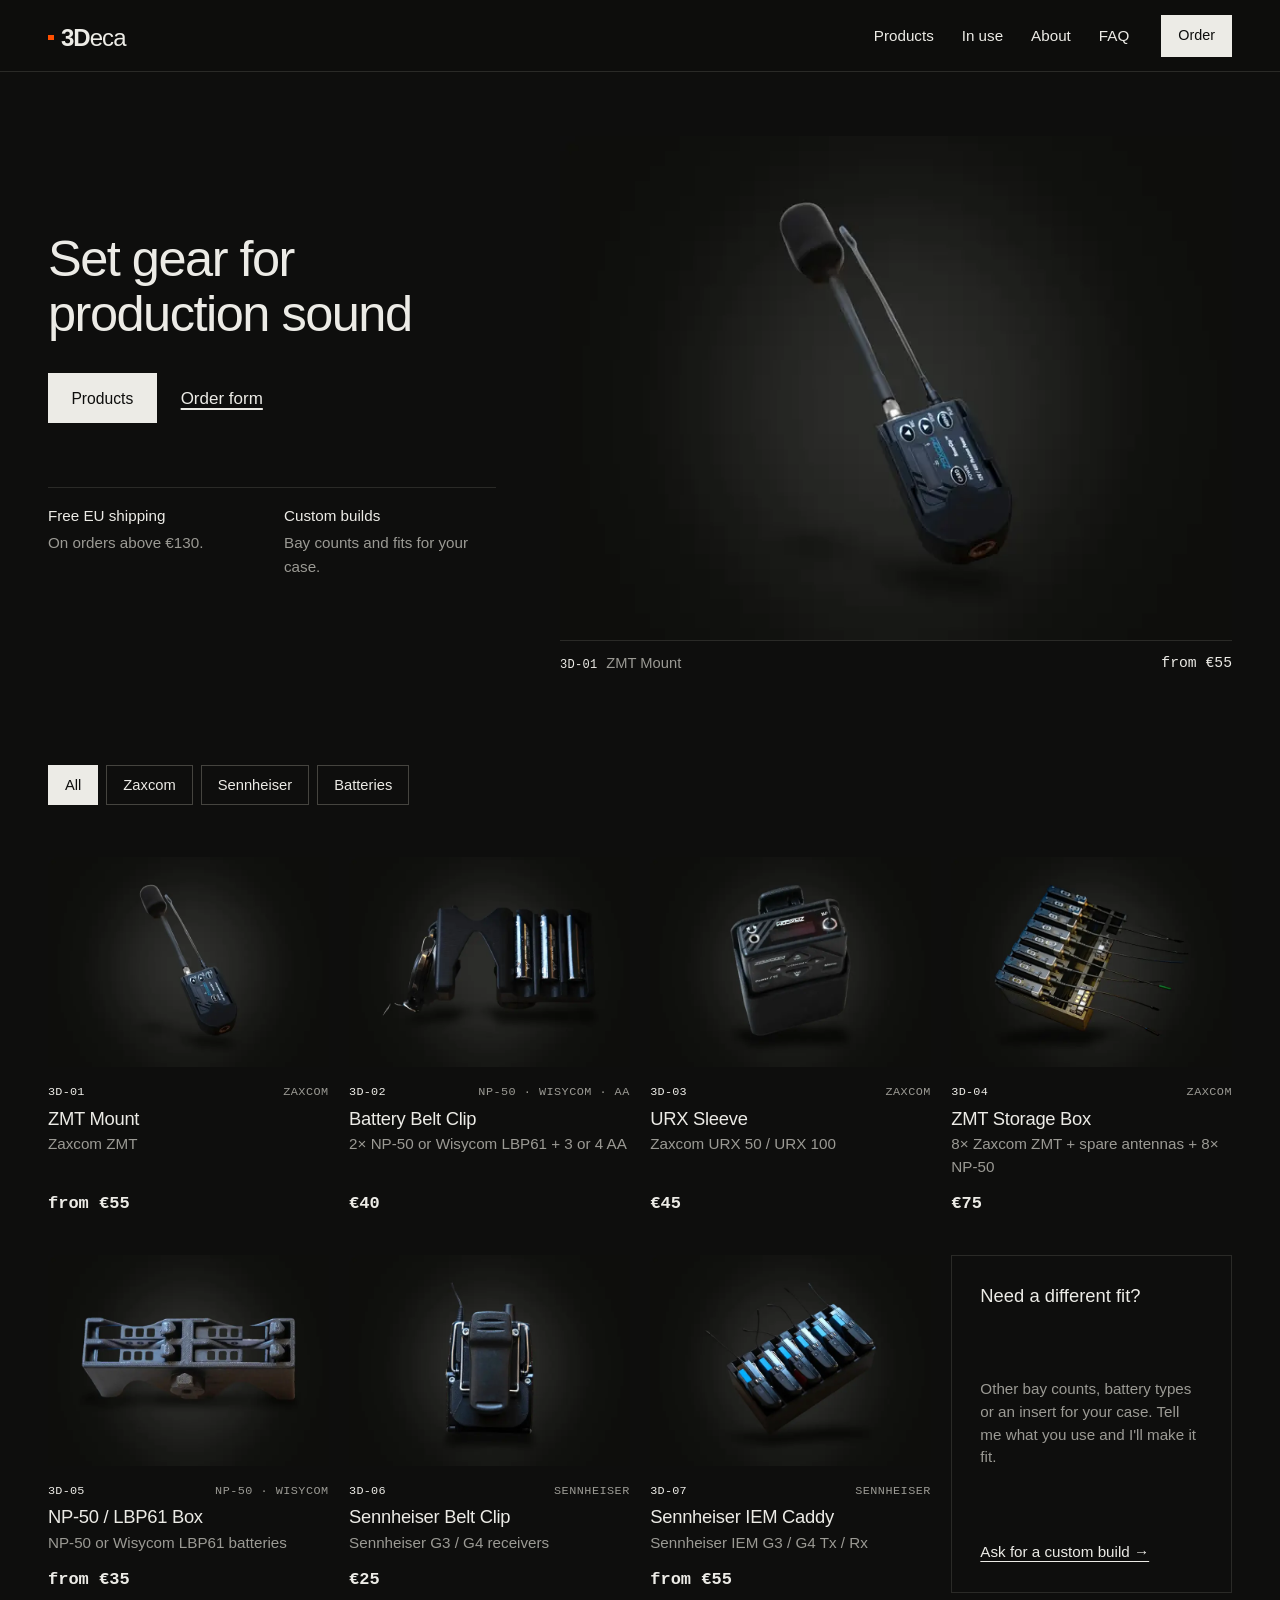
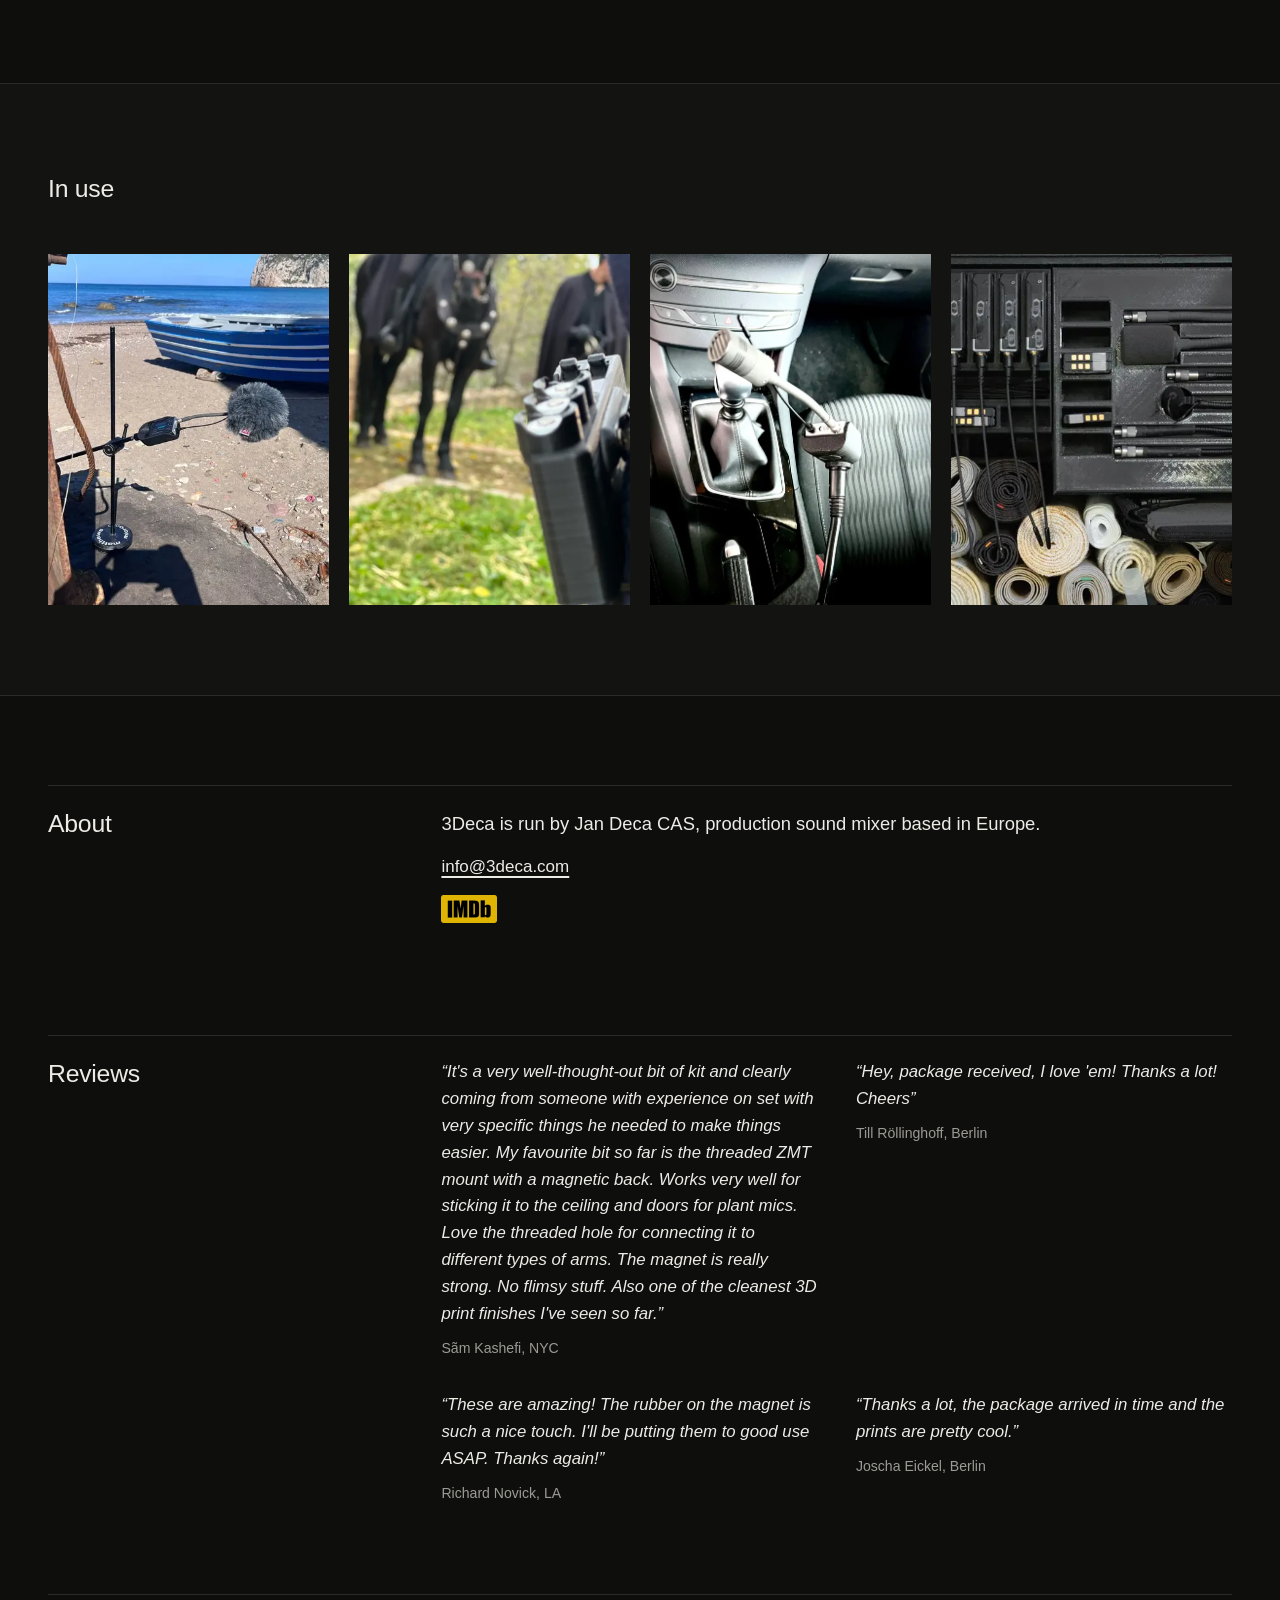
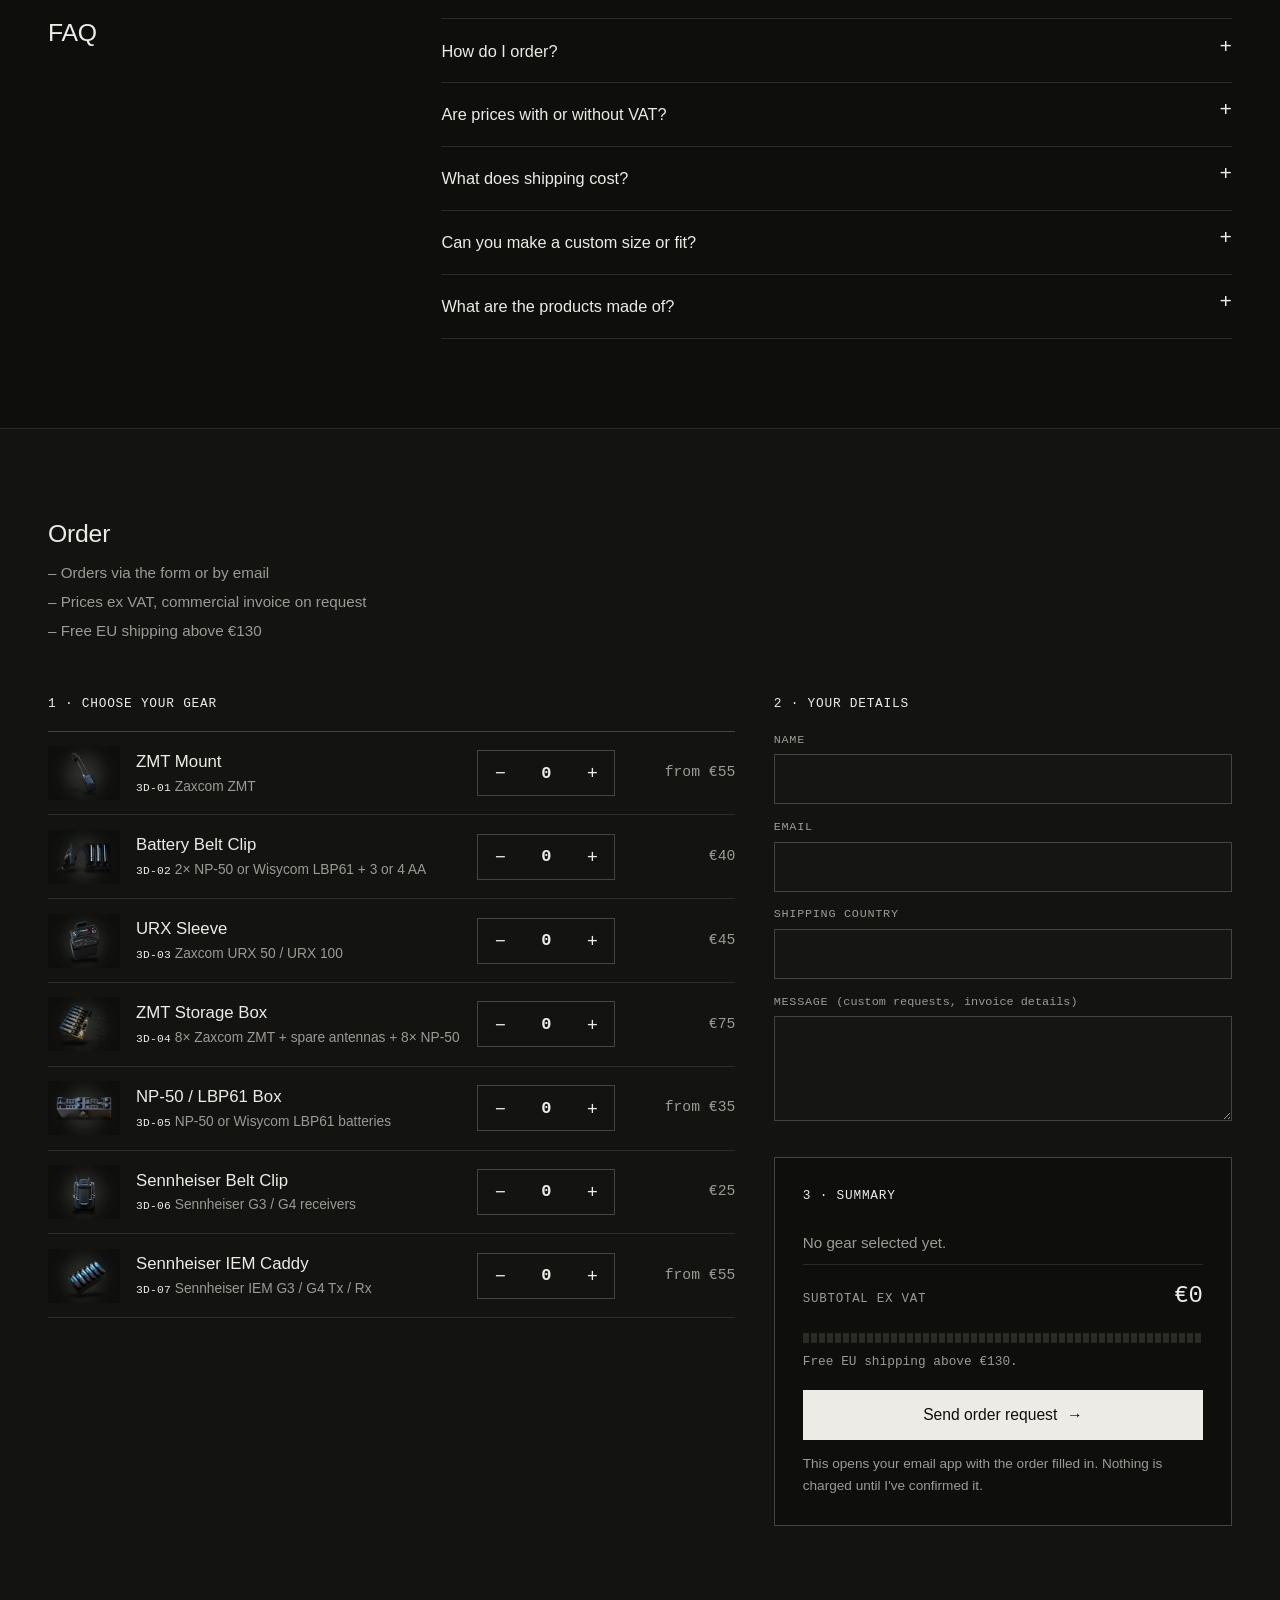
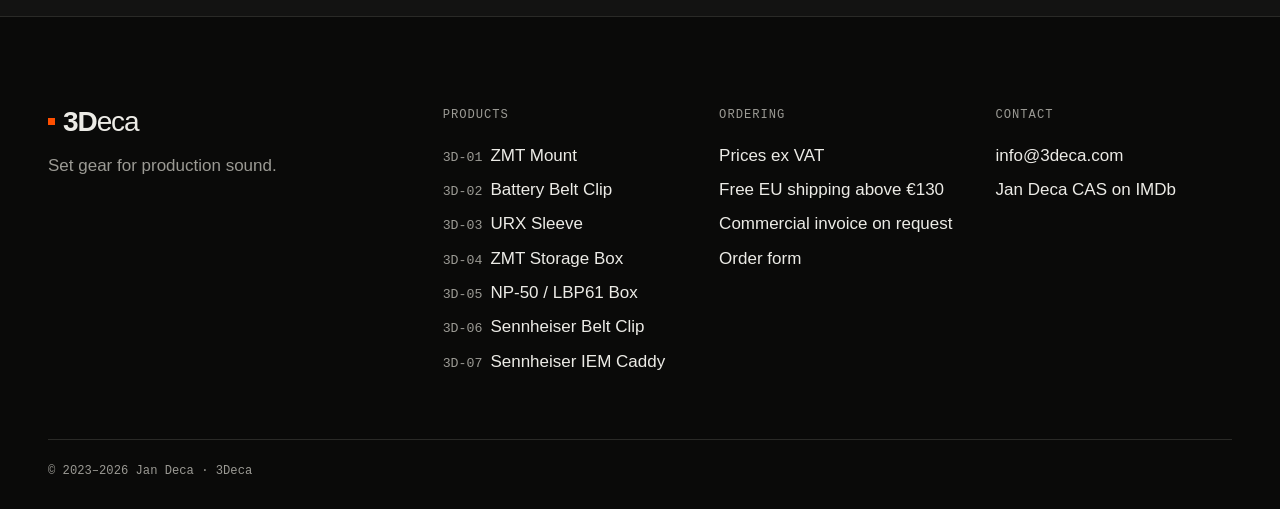
==== commit d4b944ad: "Remove In use captions and product notes Co-Authored-By: Claude Opus 5.5 <noreply@anthropic.com> Cla" ====
--- a/3deca-website/public/index.html
+++ b/3deca-website/public/index.html
@@ -164,29 +164,13 @@
         <h2 id="use-title" class="section-title">In use</h2>
       </div>
       <ul class="uses" role="list"><li class="use">
-          <figure>
-            <div class="use-media"><img src="img/zmt-mount/02-1600.webp" srcset="img/zmt-mount/02-720.webp 720w, img/zmt-mount/02-1600.webp 1280w" sizes="(min-width: 900px) 25vw, 50vw" width="1280" height="960" alt="On location: a plant mic with a furry windshield rigged on a stand on a beach, next to a blue fishing boat." loading="lazy" decoding="async"></div>
-            <figcaption><span class="code">3D-01</span> Plant mic on the beach, rigged with the ZMT mount.
-              <a href="zmt-mount/">ZMT Mount<span class="sr-only"> product page</span> →</a></figcaption>
-          </figure>
+          <a class="use-media" href="zmt-mount/"><img src="img/zmt-mount/02-1600.webp" srcset="img/zmt-mount/02-720.webp 720w, img/zmt-mount/02-1600.webp 1280w" sizes="(min-width: 900px) 25vw, 50vw" width="1280" height="960" alt="On location: a plant mic with a furry windshield rigged on a stand on a beach, next to a blue fishing boat." loading="lazy" decoding="async"></a>
         </li><li class="use">
-          <figure>
-            <div class="use-media"><img src="img/batterybeltclip/02-1600.webp" srcset="img/batterybeltclip/02-720.webp 591w, img/batterybeltclip/02-1600.webp 1314w" sizes="(min-width: 900px) 25vw, 50vw" width="1314" height="1600" alt="The belt clip worn on set, with a black horse and a costumed actor in the background." loading="lazy" decoding="async"></div>
-            <figcaption><span class="code">3D-02</span> Battery belt clip on a period shoot.
-              <a href="batterybeltclip/">Battery Belt Clip<span class="sr-only"> product page</span> →</a></figcaption>
-          </figure>
+          <a class="use-media" href="batterybeltclip/"><img src="img/batterybeltclip/02-1600.webp" srcset="img/batterybeltclip/02-720.webp 591w, img/batterybeltclip/02-1600.webp 1314w" sizes="(min-width: 900px) 25vw, 50vw" width="1314" height="1600" alt="The belt clip worn on set, with a black horse and a costumed actor in the background." loading="lazy" decoding="async"></a>
         </li><li class="use">
-          <figure>
-            <div class="use-media"><img src="img/zmt-mount/07-1600.webp" srcset="img/zmt-mount/07-720.webp 687w, img/zmt-mount/07-1600.webp 1527w" sizes="(min-width: 900px) 25vw, 50vw" width="1527" height="1600" alt="The mount used as a car rig: a mic positioned next to the gear stick inside a car." loading="lazy" decoding="async"></div>
-            <figcaption><span class="code">3D-01</span> Car rig: the mount holds the mic by the gear stick.
-              <a href="zmt-mount/">ZMT Mount<span class="sr-only"> product page</span> →</a></figcaption>
-          </figure>
+          <a class="use-media" href="zmt-mount/"><img src="img/zmt-mount/07-1600.webp" srcset="img/zmt-mount/07-720.webp 687w, img/zmt-mount/07-1600.webp 1527w" sizes="(min-width: 900px) 25vw, 50vw" width="1527" height="1600" alt="The mount used as a car rig: a mic positioned next to the gear stick inside a car." loading="lazy" decoding="async"></a>
         </li><li class="use">
-          <figure>
-            <div class="use-media"><img src="img/zmtstoragebox/05-1600.webp" srcset="img/zmtstoragebox/05-720.webp 720w, img/zmtstoragebox/05-1600.webp 1600w" sizes="(min-width: 900px) 25vw, 50vw" width="1600" height="1067" alt="A custom storage insert in a sound case: transmitters, mics and coiled cables in fitted bays." loading="lazy" decoding="async"></div>
-            <figcaption><span class="code">3D-04</span> Custom insert for a sound case.
-              <a href="zmtstoragebox/">ZMT Storage Box<span class="sr-only"> product page</span> →</a></figcaption>
-          </figure>
+          <a class="use-media" href="zmtstoragebox/"><img src="img/zmtstoragebox/05-1600.webp" srcset="img/zmtstoragebox/05-720.webp 720w, img/zmtstoragebox/05-1600.webp 1600w" sizes="(min-width: 900px) 25vw, 50vw" width="1600" height="1067" alt="A custom storage insert in a sound case: transmitters, mics and coiled cables in fitted bays." loading="lazy" decoding="async"></a>
         </li></ul>
     </div>
   </section>
--- a/3deca-website/public/css/style.css
+++ b/3deca-website/public/css/style.css
@@ -197,7 +197,7 @@
 .uses { list-style: none; margin: 0; padding: 0; display: grid; gap: clamp(14px, 1.6vw, 24px); grid-template-columns: repeat(2, 1fr); }
 @media (min-width: 900px) { .uses { grid-template-columns: repeat(4, 1fr); } }
 .use figure { margin: 0; }
-.use-media { aspect-ratio: 4 / 5; overflow: hidden; background: var(--photo); }
+.use-media { display: block; aspect-ratio: 4 / 5; overflow: hidden; background: var(--photo); }
 .use-media img { width: 100%; height: 100%; object-fit: cover; }
 .use figcaption { margin-top: 0.75rem; font-size: 0.92rem; line-height: 1.45; color: var(--ink-2); }
 .use figcaption .code { color: var(--ink); margin-right: 0.3rem; }
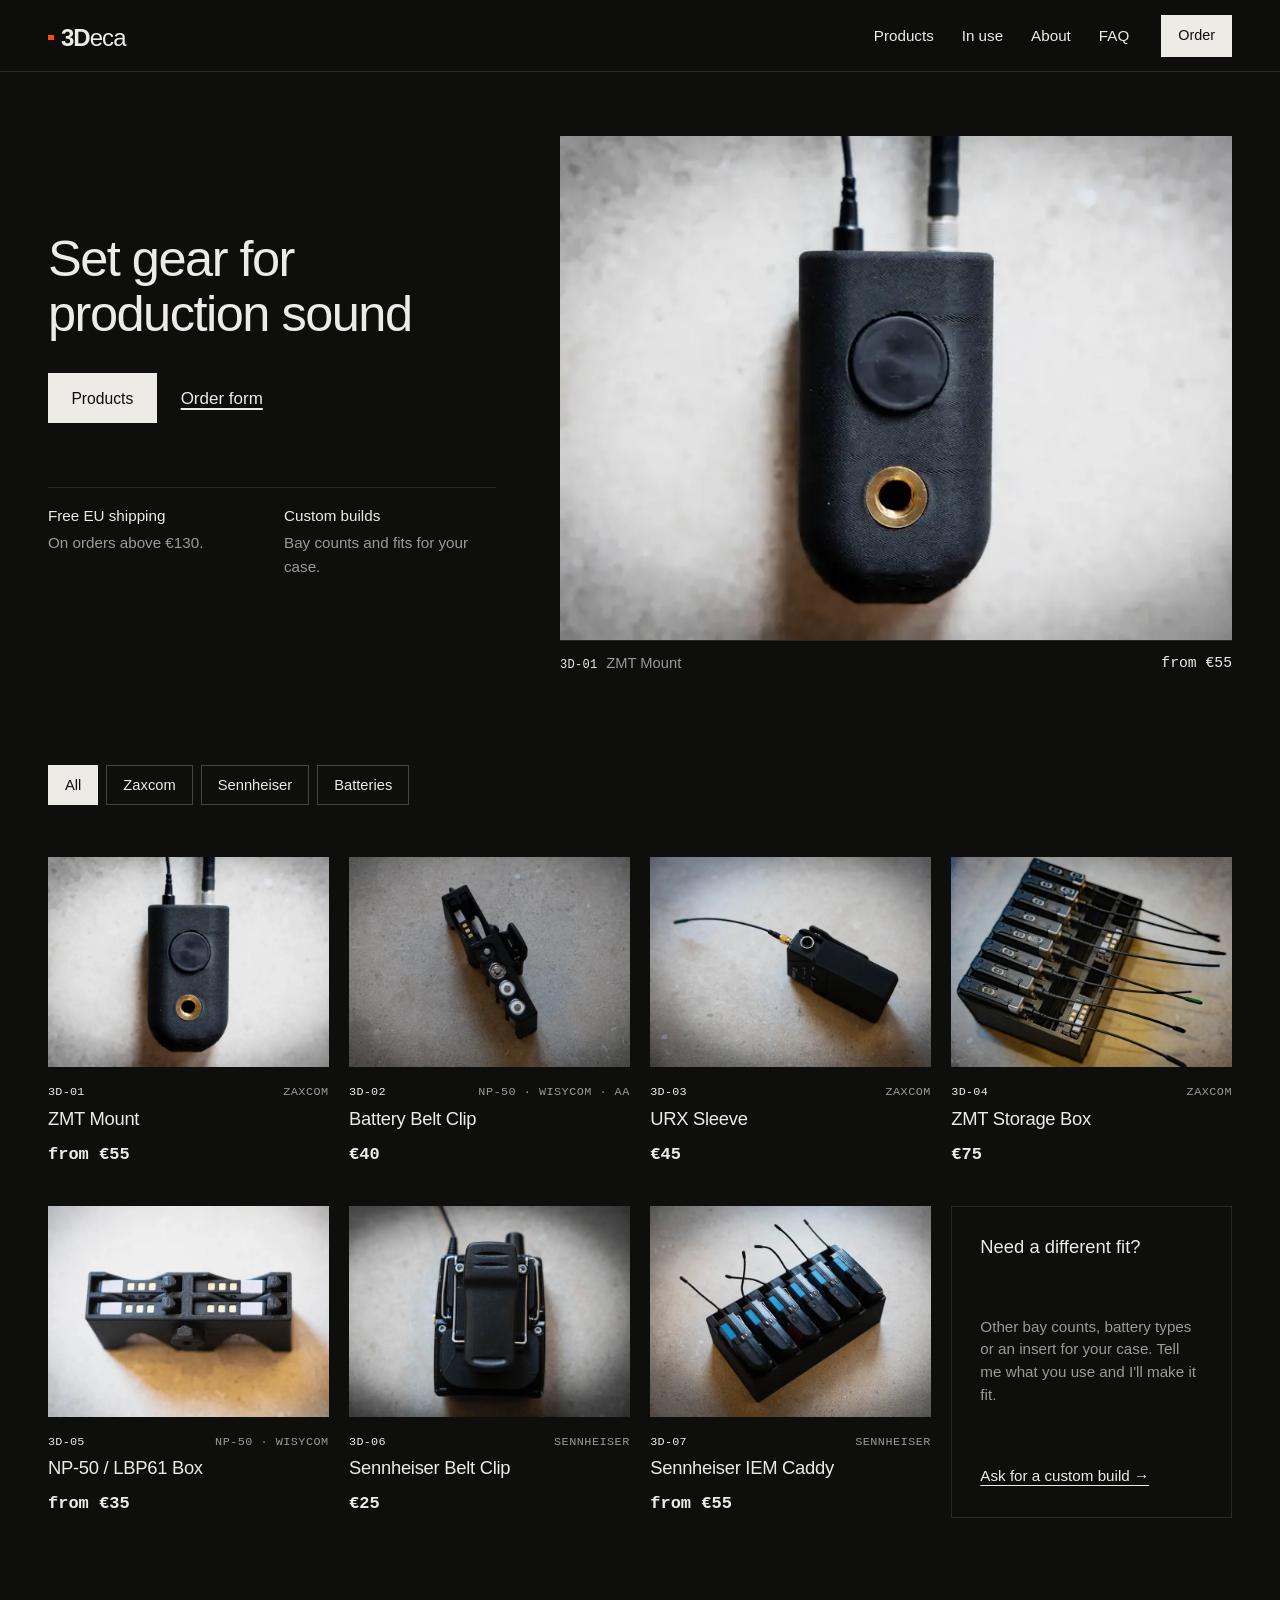
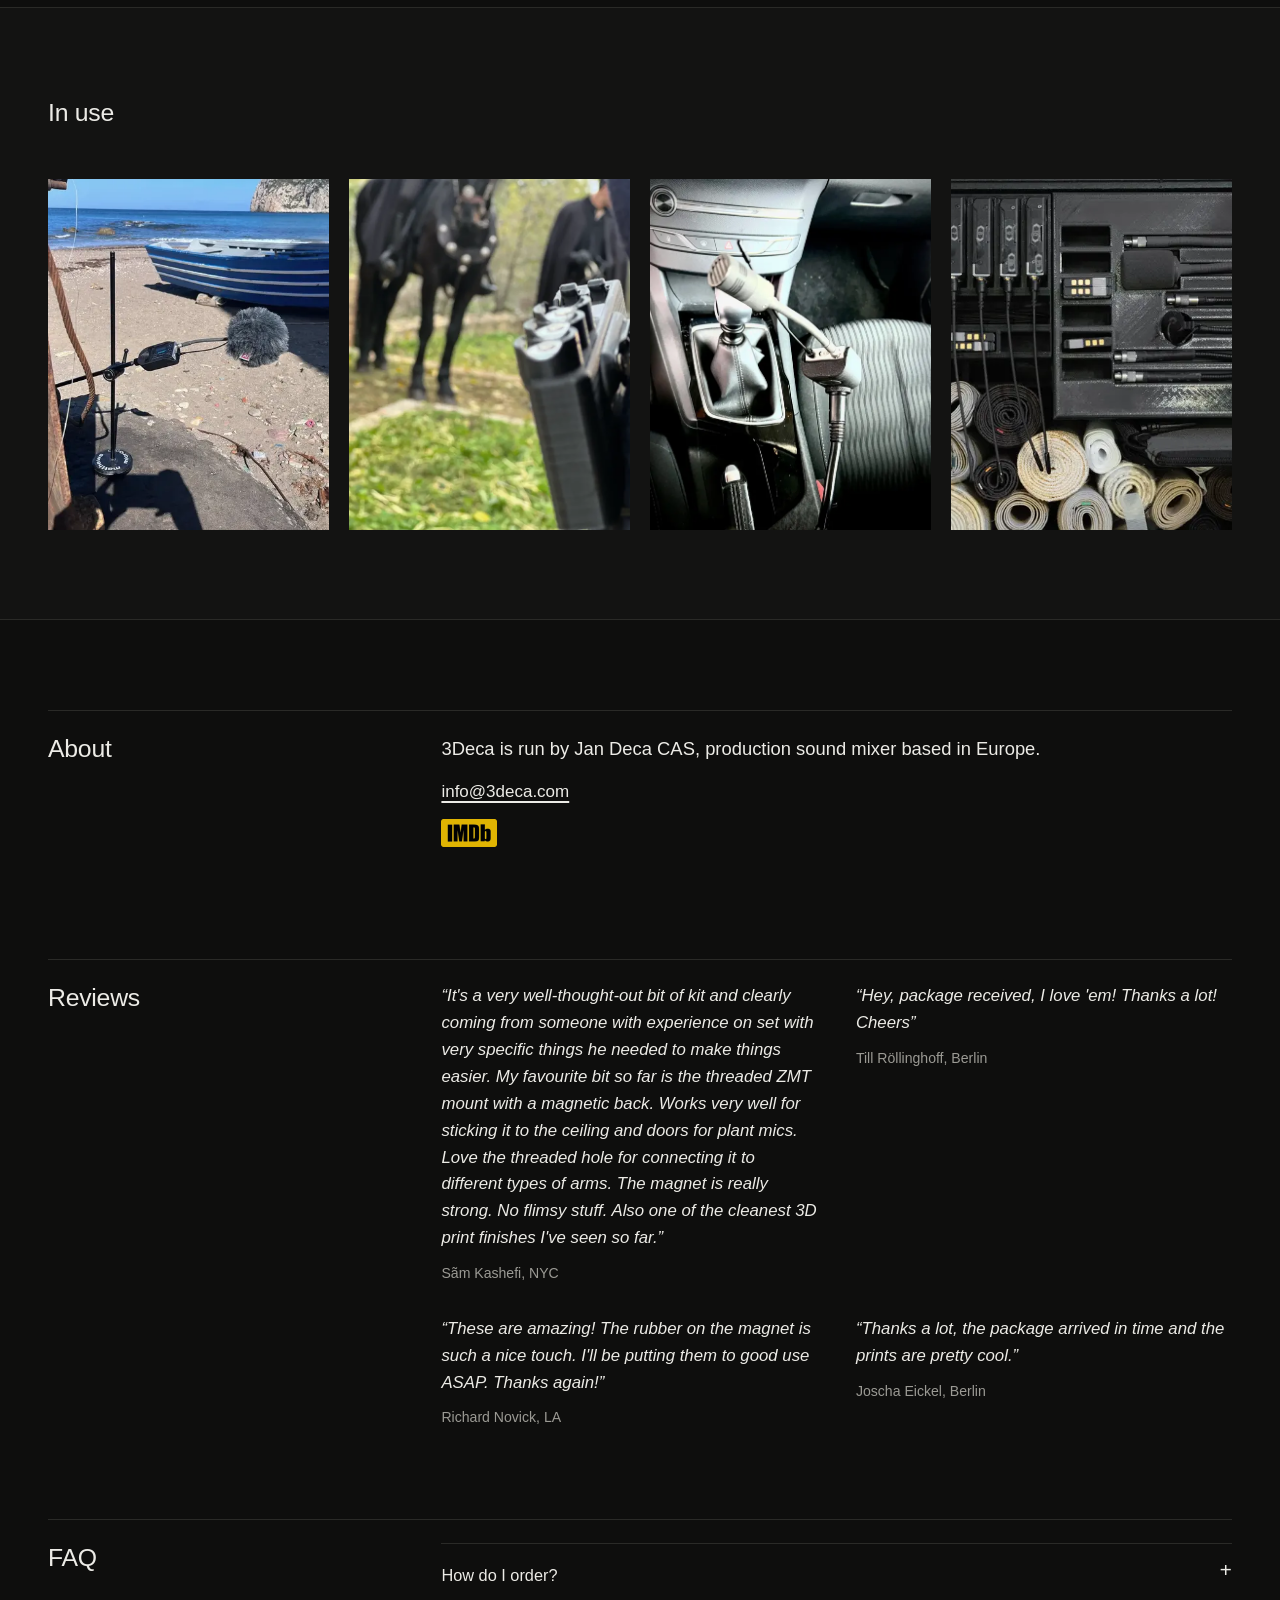
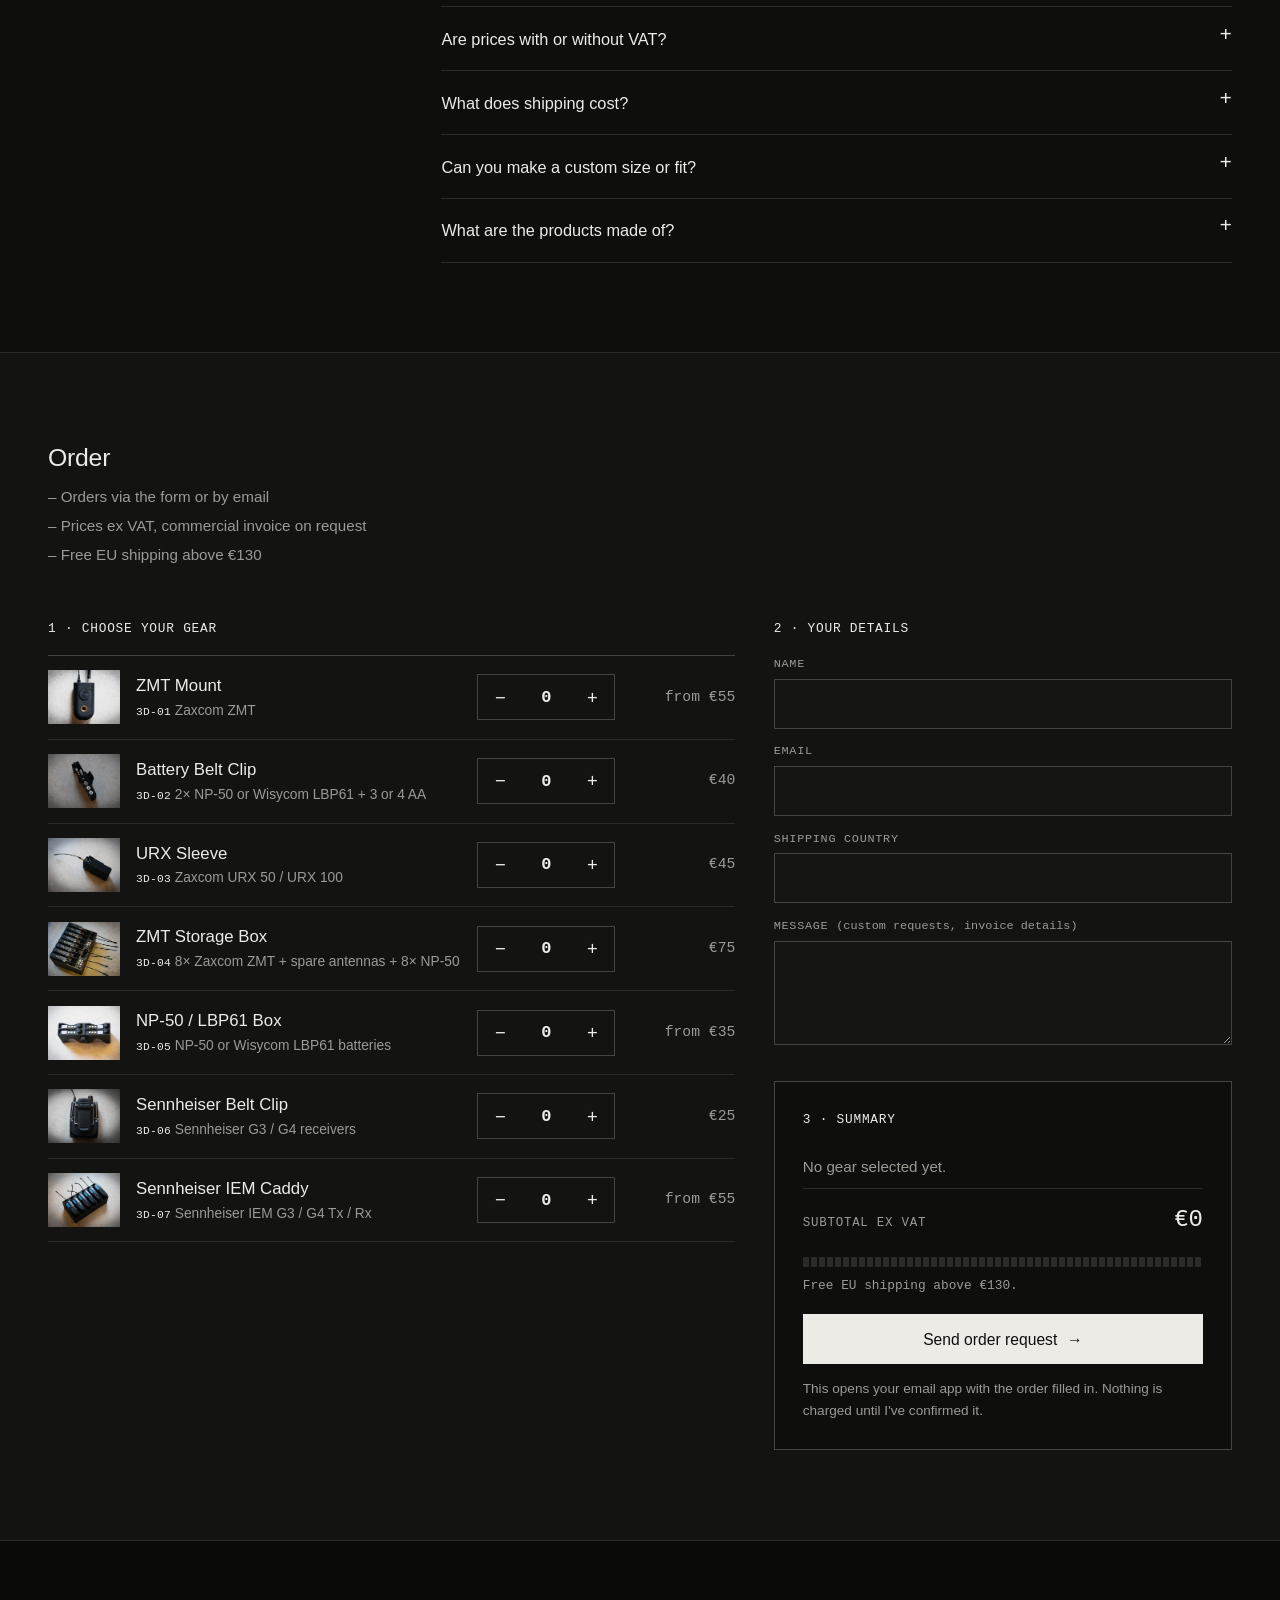
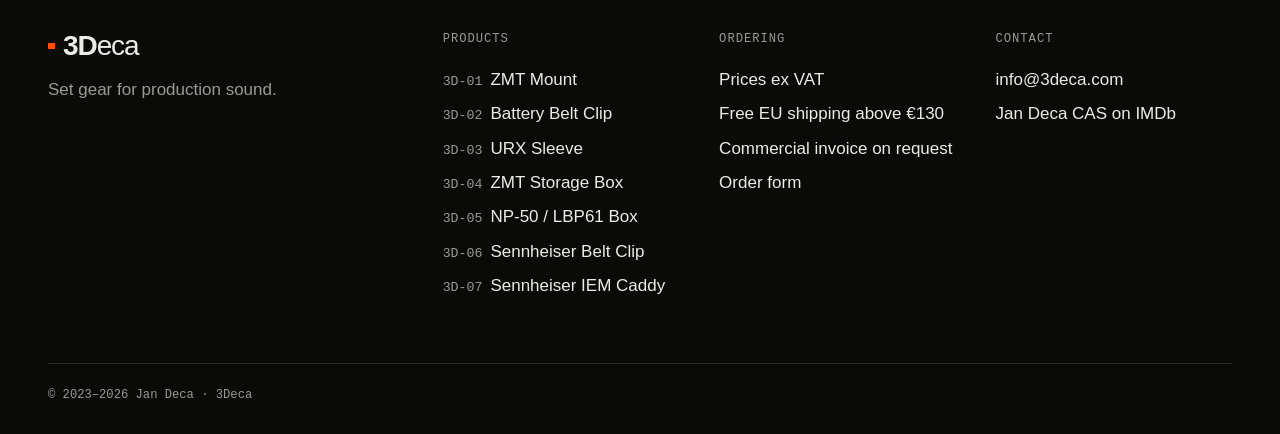
==== commit 3bebe27a: "Use the original product photos instead of cut-outs - Drop the cut-out studio shots and their artifi" ====
--- a/3deca-website/public/index.html
+++ b/3deca-website/public/index.html
@@ -52,7 +52,7 @@
       </div>
       <figure class="hero-media">
         <a class="hero-shot" href="zmt-mount/">
-          <img class="hero-img" src="img/zmt-mount/s1-1600.webp" srcset="img/zmt-mount/s1-720.webp 720w, img/zmt-mount/s1-1600.webp 1600w" sizes="(min-width: 1000px) 55vw, 100vw" width="1600" height="1200" alt="Studio shot: a Zaxcom ZMT transmitter with lav mic and antenna seated in the black ZMT mount." fetchpriority="high" decoding="async">
+          <img class="hero-img" src="img/zmt-mount/c-1600.webp" srcset="img/zmt-mount/c-720.webp 720w, img/zmt-mount/c-1600.webp 1600w" sizes="(min-width: 1000px) 55vw, 100vw" width="1600" height="1200" alt="Back of the ZMT mount: the round rubber-coated magnet and a brass 3/8 inch thread." fetchpriority="high" decoding="async">
         </a>
         <figcaption class="hero-caption">
           <span><span class="code">3D-01</span> ZMT Mount</span>
@@ -73,78 +73,71 @@
         <li class="card" data-system="Zaxcom">
         <a class="card-link" href="zmt-mount/">
           <span class="card-media">
-            <img class="card-img" src="img/zmt-mount/s1-1600.webp" srcset="img/zmt-mount/s1-720.webp 720w, img/zmt-mount/s1-1600.webp 1600w" sizes="(min-width: 1100px) 25vw, (min-width: 560px) 50vw, 100vw" width="1600" height="1200" alt="Studio shot: a Zaxcom ZMT transmitter with lav mic and antenna seated in the black ZMT mount." loading="lazy" decoding="async">
+            <img class="card-img" src="img/zmt-mount/c-1600.webp" srcset="img/zmt-mount/c-720.webp 720w, img/zmt-mount/c-1600.webp 1600w" sizes="(min-width: 1100px) 25vw, (min-width: 560px) 50vw, 100vw" width="1600" height="1200" alt="Back of the ZMT mount: the round rubber-coated magnet and a brass 3/8 inch thread." loading="lazy" decoding="async">
             <img class="card-img card-img-alt" src="img/zmt-mount/02-1600.webp" srcset="img/zmt-mount/02-720.webp 720w, img/zmt-mount/02-1600.webp 1280w" sizes="(min-width: 1100px) 25vw, (min-width: 560px) 50vw, 100vw" width="1280" height="960" alt="" loading="lazy" decoding="async">
           </span>
           <span class="card-meta"><span class="code">3D-01</span><span>Zaxcom</span></span>
           <span class="card-title">ZMT Mount</span>
-          <span class="card-tagline">Zaxcom ZMT</span>
           <span class="card-price">from €55</span>
         </a>
       </li><li class="card" data-system="Batteries">
         <a class="card-link" href="batterybeltclip/">
           <span class="card-media">
-            <img class="card-img" src="img/batterybeltclip/s1-1600.webp" srcset="img/batterybeltclip/s1-720.webp 720w, img/batterybeltclip/s1-1600.webp 1600w" sizes="(min-width: 1100px) 25vw, (min-width: 560px) 50vw, 100vw" width="1600" height="1200" alt="Studio shot of the battery belt clip loaded with two NP-50 batteries and four AA batteries, a roll of tape on its mounting hole." loading="lazy" decoding="async">
+            <img class="card-img" src="img/batterybeltclip/c-1600.webp" srcset="img/batterybeltclip/c-720.webp 720w, img/batterybeltclip/c-1600.webp 1600w" sizes="(min-width: 1100px) 25vw, (min-width: 560px) 50vw, 100vw" width="1600" height="1199" alt="The belt clip from above on concrete, showing the AA and NP-50 slots." loading="lazy" decoding="async">
             <img class="card-img card-img-alt" src="img/batterybeltclip/02-1600.webp" srcset="img/batterybeltclip/02-720.webp 591w, img/batterybeltclip/02-1600.webp 1314w" sizes="(min-width: 1100px) 25vw, (min-width: 560px) 50vw, 100vw" width="1314" height="1600" alt="" loading="lazy" decoding="async">
           </span>
           <span class="card-meta"><span class="code">3D-02</span><span>NP-50 · Wisycom · AA</span></span>
           <span class="card-title">Battery Belt Clip</span>
-          <span class="card-tagline">2× NP-50 or Wisycom LBP61 + 3 or 4 AA</span>
           <span class="card-price">€40</span>
         </a>
       </li><li class="card" data-system="Zaxcom">
         <a class="card-link" href="urxbeltclip/">
           <span class="card-media">
-            <img class="card-img" src="img/urxbeltclip/s1-1600.webp" srcset="img/urxbeltclip/s1-720.webp 720w, img/urxbeltclip/s1-1600.webp 1600w" sizes="(min-width: 1100px) 25vw, (min-width: 560px) 50vw, 100vw" width="1600" height="1200" alt="Studio shot of a Zaxcom URX receiver standing upright in the black sleeve, display and buttons visible." loading="lazy" decoding="async">
+            <img class="card-img" src="img/urxbeltclip/c-1600.webp" srcset="img/urxbeltclip/c-720.webp 720w, img/urxbeltclip/c-1600.webp 1600w" sizes="(min-width: 1100px) 25vw, (min-width: 560px) 50vw, 100vw" width="1600" height="1200" alt="A Zaxcom URX receiver in its black sleeve on concrete, antenna attached." loading="lazy" decoding="async">
             <img class="card-img card-img-alt" src="img/urxbeltclip/02-1600.webp" srcset="img/urxbeltclip/02-720.webp 720w, img/urxbeltclip/02-1600.webp 1600w" sizes="(min-width: 1100px) 25vw, (min-width: 560px) 50vw, 100vw" width="1600" height="1577" alt="" loading="lazy" decoding="async">
           </span>
           <span class="card-meta"><span class="code">3D-03</span><span>Zaxcom</span></span>
           <span class="card-title">URX Sleeve</span>
-          <span class="card-tagline">Zaxcom URX 50 / URX 100</span>
           <span class="card-price">€45</span>
         </a>
       </li><li class="card" data-system="Zaxcom">
         <a class="card-link" href="zmtstoragebox/">
           <span class="card-media">
-            <img class="card-img" src="img/zmtstoragebox/s1-1600.webp" srcset="img/zmtstoragebox/s1-720.webp 720w, img/zmtstoragebox/s1-1600.webp 1600w" sizes="(min-width: 1100px) 25vw, (min-width: 560px) 50vw, 100vw" width="1600" height="1200" alt="Studio shot of the storage box holding eight Zaxcom ZMT transmitters with antennas and NP-50 batteries." loading="lazy" decoding="async">
+            <img class="card-img" src="img/zmtstoragebox/c-1600.webp" srcset="img/zmtstoragebox/c-720.webp 720w, img/zmtstoragebox/c-1600.webp 1600w" sizes="(min-width: 1100px) 25vw, (min-width: 560px) 50vw, 100vw" width="1600" height="1200" alt="The storage box with eight transmitters and batteries on concrete." loading="lazy" decoding="async">
             <img class="card-img card-img-alt" src="img/zmtstoragebox/01-1600.webp" srcset="img/zmtstoragebox/01-720.webp 720w, img/zmtstoragebox/01-1600.webp 1600w" sizes="(min-width: 1100px) 25vw, (min-width: 560px) 50vw, 100vw" width="1600" height="1067" alt="" loading="lazy" decoding="async">
           </span>
           <span class="card-meta"><span class="code">3D-04</span><span>Zaxcom</span></span>
           <span class="card-title">ZMT Storage Box</span>
-          <span class="card-tagline">8× Zaxcom ZMT + spare antennas + 8× NP-50</span>
           <span class="card-price">€75</span>
         </a>
       </li><li class="card" data-system="Batteries">
         <a class="card-link" href="np50box/">
           <span class="card-media">
-            <img class="card-img" src="img/np50box/s1-1600.webp" srcset="img/np50box/s1-720.webp 720w, img/np50box/s1-1600.webp 1600w" sizes="(min-width: 1100px) 25vw, (min-width: 560px) 50vw, 100vw" width="1600" height="1200" alt="Studio shot of the 4-bay caddy with batteries, seen from the front with its side pouch fitting." loading="lazy" decoding="async">
+            <img class="card-img" src="img/np50box/c-1600.webp" srcset="img/np50box/c-720.webp 720w, img/np50box/c-1600.webp 1600w" sizes="(min-width: 1100px) 25vw, (min-width: 560px) 50vw, 100vw" width="1600" height="1200" alt="The caddy from the front with batteries, showing the side pouch fitting." loading="lazy" decoding="async">
             <img class="card-img card-img-alt" src="img/np50box/04-1600.webp" srcset="img/np50box/04-720.webp 720w, img/np50box/04-1600.webp 1600w" sizes="(min-width: 1100px) 25vw, (min-width: 560px) 50vw, 100vw" width="1600" height="1580" alt="" loading="lazy" decoding="async">
           </span>
           <span class="card-meta"><span class="code">3D-05</span><span>NP-50 · Wisycom</span></span>
           <span class="card-title">NP-50 / LBP61 Box</span>
-          <span class="card-tagline">NP-50 or Wisycom LBP61 batteries</span>
           <span class="card-price">from €35</span>
         </a>
       </li><li class="card" data-system="Sennheiser">
         <a class="card-link" href="sennheiserbeltclip/">
           <span class="card-media">
-            <img class="card-img" src="img/sennheiserbeltclip/s1-1600.webp" srcset="img/sennheiserbeltclip/s1-720.webp 720w, img/sennheiserbeltclip/s1-1600.webp 1600w" sizes="(min-width: 1100px) 25vw, (min-width: 560px) 50vw, 100vw" width="1600" height="1200" alt="Studio shot of the back of a Sennheiser receiver with the low-profile clip and the original Sennheiser clip mounted." loading="lazy" decoding="async">
+            <img class="card-img" src="img/sennheiserbeltclip/c-1600.webp" srcset="img/sennheiserbeltclip/c-720.webp 720w, img/sennheiserbeltclip/c-1600.webp 1600w" sizes="(min-width: 1100px) 25vw, (min-width: 560px) 50vw, 100vw" width="1600" height="1200" alt="Back of the receiver with the clip and the original Sennheiser clip mounted." loading="lazy" decoding="async">
             <img class="card-img card-img-alt" src="img/sennheiserbeltclip/02-1600.webp" srcset="img/sennheiserbeltclip/02-720.webp 720w, img/sennheiserbeltclip/02-1600.webp 1600w" sizes="(min-width: 1100px) 25vw, (min-width: 560px) 50vw, 100vw" width="1600" height="1067" alt="" loading="lazy" decoding="async">
           </span>
           <span class="card-meta"><span class="code">3D-06</span><span>Sennheiser</span></span>
           <span class="card-title">Sennheiser Belt Clip</span>
-          <span class="card-tagline">Sennheiser G3 / G4 receivers</span>
           <span class="card-price">€25</span>
         </a>
       </li><li class="card" data-system="Sennheiser">
         <a class="card-link" href="sennheiser-caddy/">
           <span class="card-media">
-            <img class="card-img" src="img/sennheiser-caddy/s1-1600.webp" srcset="img/sennheiser-caddy/s1-720.webp 720w, img/sennheiser-caddy/s1-1600.webp 1600w" sizes="(min-width: 1100px) 25vw, (min-width: 560px) 50vw, 100vw" width="1600" height="1200" alt="Studio shot of six Sennheiser G4 receivers standing in a black caddy." loading="lazy" decoding="async">
+            <img class="card-img" src="img/sennheiser-caddy/c-1600.webp" srcset="img/sennheiser-caddy/c-720.webp 720w, img/sennheiser-caddy/c-1600.webp 1600w" sizes="(min-width: 1100px) 25vw, (min-width: 560px) 50vw, 100vw" width="1600" height="1200" alt="Six Sennheiser G4 receivers standing in a black caddy on concrete." loading="lazy" decoding="async">
             <img class="card-img card-img-alt" src="img/sennheiser-caddy/02-1600.webp" srcset="img/sennheiser-caddy/02-720.webp 720w, img/sennheiser-caddy/02-1600.webp 1600w" sizes="(min-width: 1100px) 25vw, (min-width: 560px) 50vw, 100vw" width="1600" height="1067" alt="" loading="lazy" decoding="async">
           </span>
           <span class="card-meta"><span class="code">3D-07</span><span>Sennheiser</span></span>
           <span class="card-title">Sennheiser IEM Caddy</span>
-          <span class="card-tagline">Sennheiser IEM G3 / G4 Tx / Rx</span>
           <span class="card-price">from €55</span>
         </a>
       </li><li class="card card-custom" data-system="all">
@@ -224,7 +217,7 @@
           <legend class="order-legend">1 · Choose your gear</legend>
           <ul class="order-list" role="list"><li class="order-row" data-product="zmt-mount">
           <div class="order-row-main">
-            <span class="order-thumb" aria-hidden="true"><img src="img/zmt-mount/s1-720.webp" alt="" width="72" height="54" loading="lazy"></span>
+            <span class="order-thumb" aria-hidden="true"><img src="img/zmt-mount/c-720.webp" alt="" width="72" height="54" loading="lazy"></span>
             <div class="order-row-text">
               <span class="order-name" id="on-zmt-mount">ZMT Mount</span>
               <span class="order-fits"><span class="code">3D-01</span> Zaxcom ZMT</span>
@@ -242,7 +235,7 @@
             </label></div>
         </li><li class="order-row" data-product="batterybeltclip">
           <div class="order-row-main">
-            <span class="order-thumb" aria-hidden="true"><img src="img/batterybeltclip/s1-720.webp" alt="" width="72" height="54" loading="lazy"></span>
+            <span class="order-thumb" aria-hidden="true"><img src="img/batterybeltclip/c-720.webp" alt="" width="72" height="54" loading="lazy"></span>
             <div class="order-row-text">
               <span class="order-name" id="on-batterybeltclip">Battery Belt Clip</span>
               <span class="order-fits"><span class="code">3D-02</span> 2× NP-50 or Wisycom LBP61 + 3 or 4 AA</span>
@@ -263,7 +256,7 @@
             </label></div>
         </li><li class="order-row" data-product="urxbeltclip">
           <div class="order-row-main">
-            <span class="order-thumb" aria-hidden="true"><img src="img/urxbeltclip/s1-720.webp" alt="" width="72" height="54" loading="lazy"></span>
+            <span class="order-thumb" aria-hidden="true"><img src="img/urxbeltclip/c-720.webp" alt="" width="72" height="54" loading="lazy"></span>
             <div class="order-row-text">
               <span class="order-name" id="on-urxbeltclip">URX Sleeve</span>
               <span class="order-fits"><span class="code">3D-03</span> Zaxcom URX 50 / URX 100</span>
@@ -281,7 +274,7 @@
             </label></div>
         </li><li class="order-row" data-product="zmtstoragebox">
           <div class="order-row-main">
-            <span class="order-thumb" aria-hidden="true"><img src="img/zmtstoragebox/s1-720.webp" alt="" width="72" height="54" loading="lazy"></span>
+            <span class="order-thumb" aria-hidden="true"><img src="img/zmtstoragebox/c-720.webp" alt="" width="72" height="54" loading="lazy"></span>
             <div class="order-row-text">
               <span class="order-name" id="on-zmtstoragebox">ZMT Storage Box</span>
               <span class="order-fits"><span class="code">3D-04</span> 8× Zaxcom ZMT + spare antennas + 8× NP-50</span>
@@ -299,7 +292,7 @@
             </label></div>
         </li><li class="order-row" data-product="np50box">
           <div class="order-row-main">
-            <span class="order-thumb" aria-hidden="true"><img src="img/np50box/s1-720.webp" alt="" width="72" height="54" loading="lazy"></span>
+            <span class="order-thumb" aria-hidden="true"><img src="img/np50box/c-720.webp" alt="" width="72" height="54" loading="lazy"></span>
             <div class="order-row-text">
               <span class="order-name" id="on-np50box">NP-50 / LBP61 Box</span>
               <span class="order-fits"><span class="code">3D-05</span> NP-50 or Wisycom LBP61 batteries</span>
@@ -323,7 +316,7 @@
             </label></div>
         </li><li class="order-row" data-product="sennheiserbeltclip">
           <div class="order-row-main">
-            <span class="order-thumb" aria-hidden="true"><img src="img/sennheiserbeltclip/s1-720.webp" alt="" width="72" height="54" loading="lazy"></span>
+            <span class="order-thumb" aria-hidden="true"><img src="img/sennheiserbeltclip/c-720.webp" alt="" width="72" height="54" loading="lazy"></span>
             <div class="order-row-text">
               <span class="order-name" id="on-sennheiserbeltclip">Sennheiser Belt Clip</span>
               <span class="order-fits"><span class="code">3D-06</span> Sennheiser G3 / G4 receivers</span>
@@ -338,7 +331,7 @@
           
         </li><li class="order-row" data-product="sennheiser-caddy">
           <div class="order-row-main">
-            <span class="order-thumb" aria-hidden="true"><img src="img/sennheiser-caddy/s1-720.webp" alt="" width="72" height="54" loading="lazy"></span>
+            <span class="order-thumb" aria-hidden="true"><img src="img/sennheiser-caddy/c-720.webp" alt="" width="72" height="54" loading="lazy"></span>
             <div class="order-row-text">
               <span class="order-name" id="on-sennheiser-caddy">Sennheiser IEM Caddy</span>
               <span class="order-fits"><span class="code">3D-07</span> Sennheiser IEM G3 / G4 Tx / Rx</span>
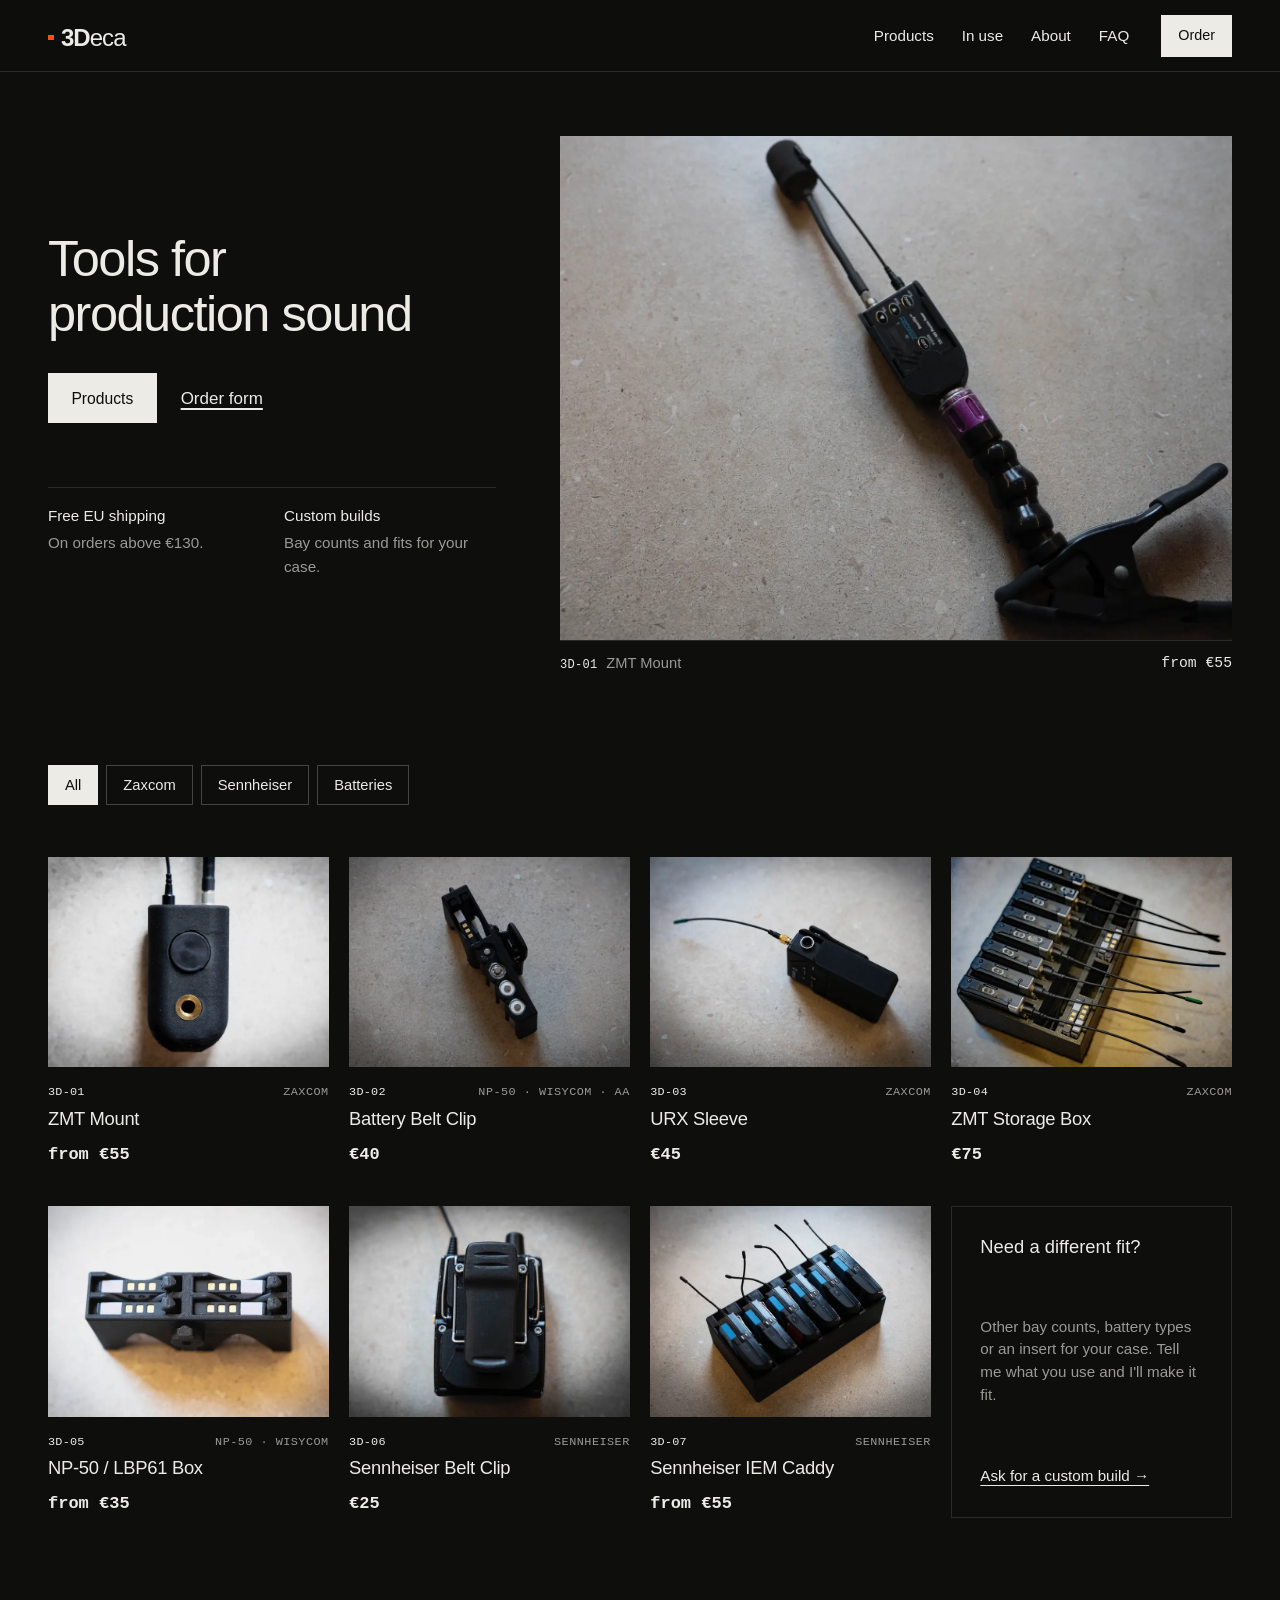
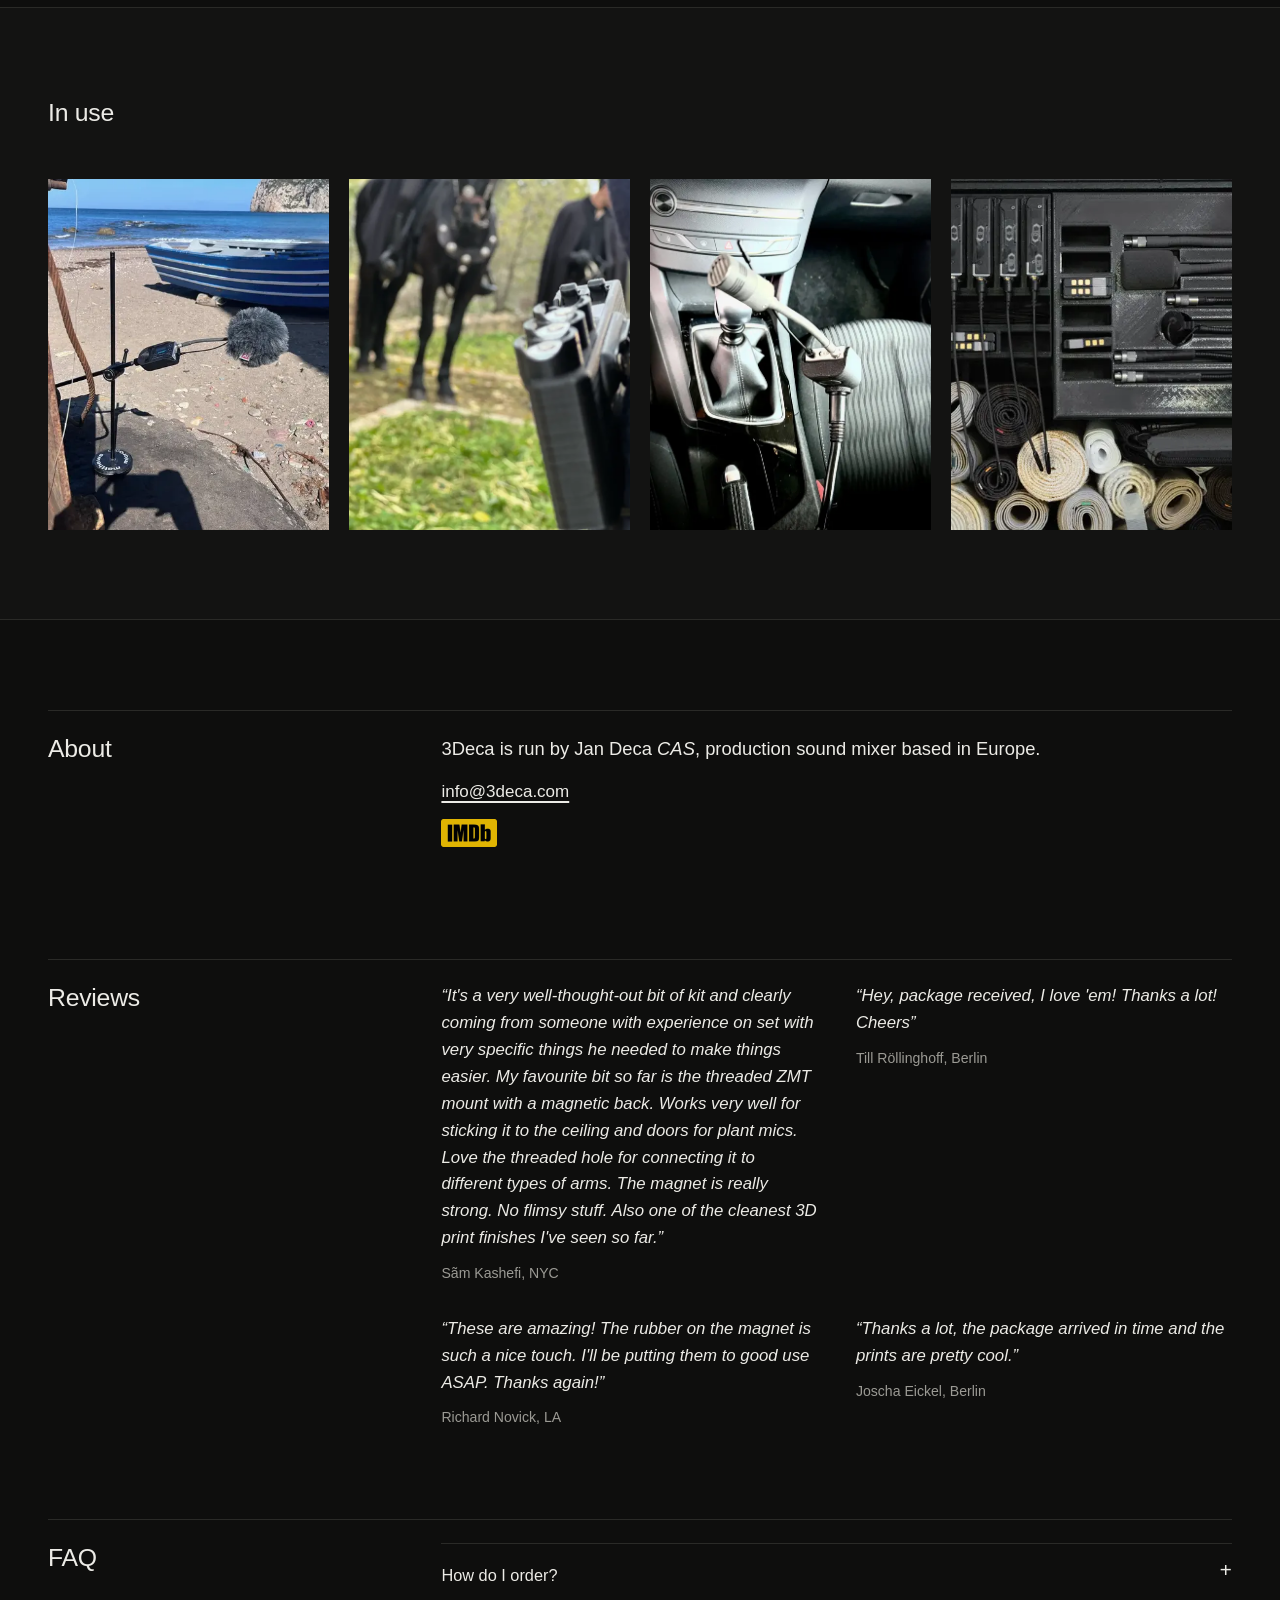
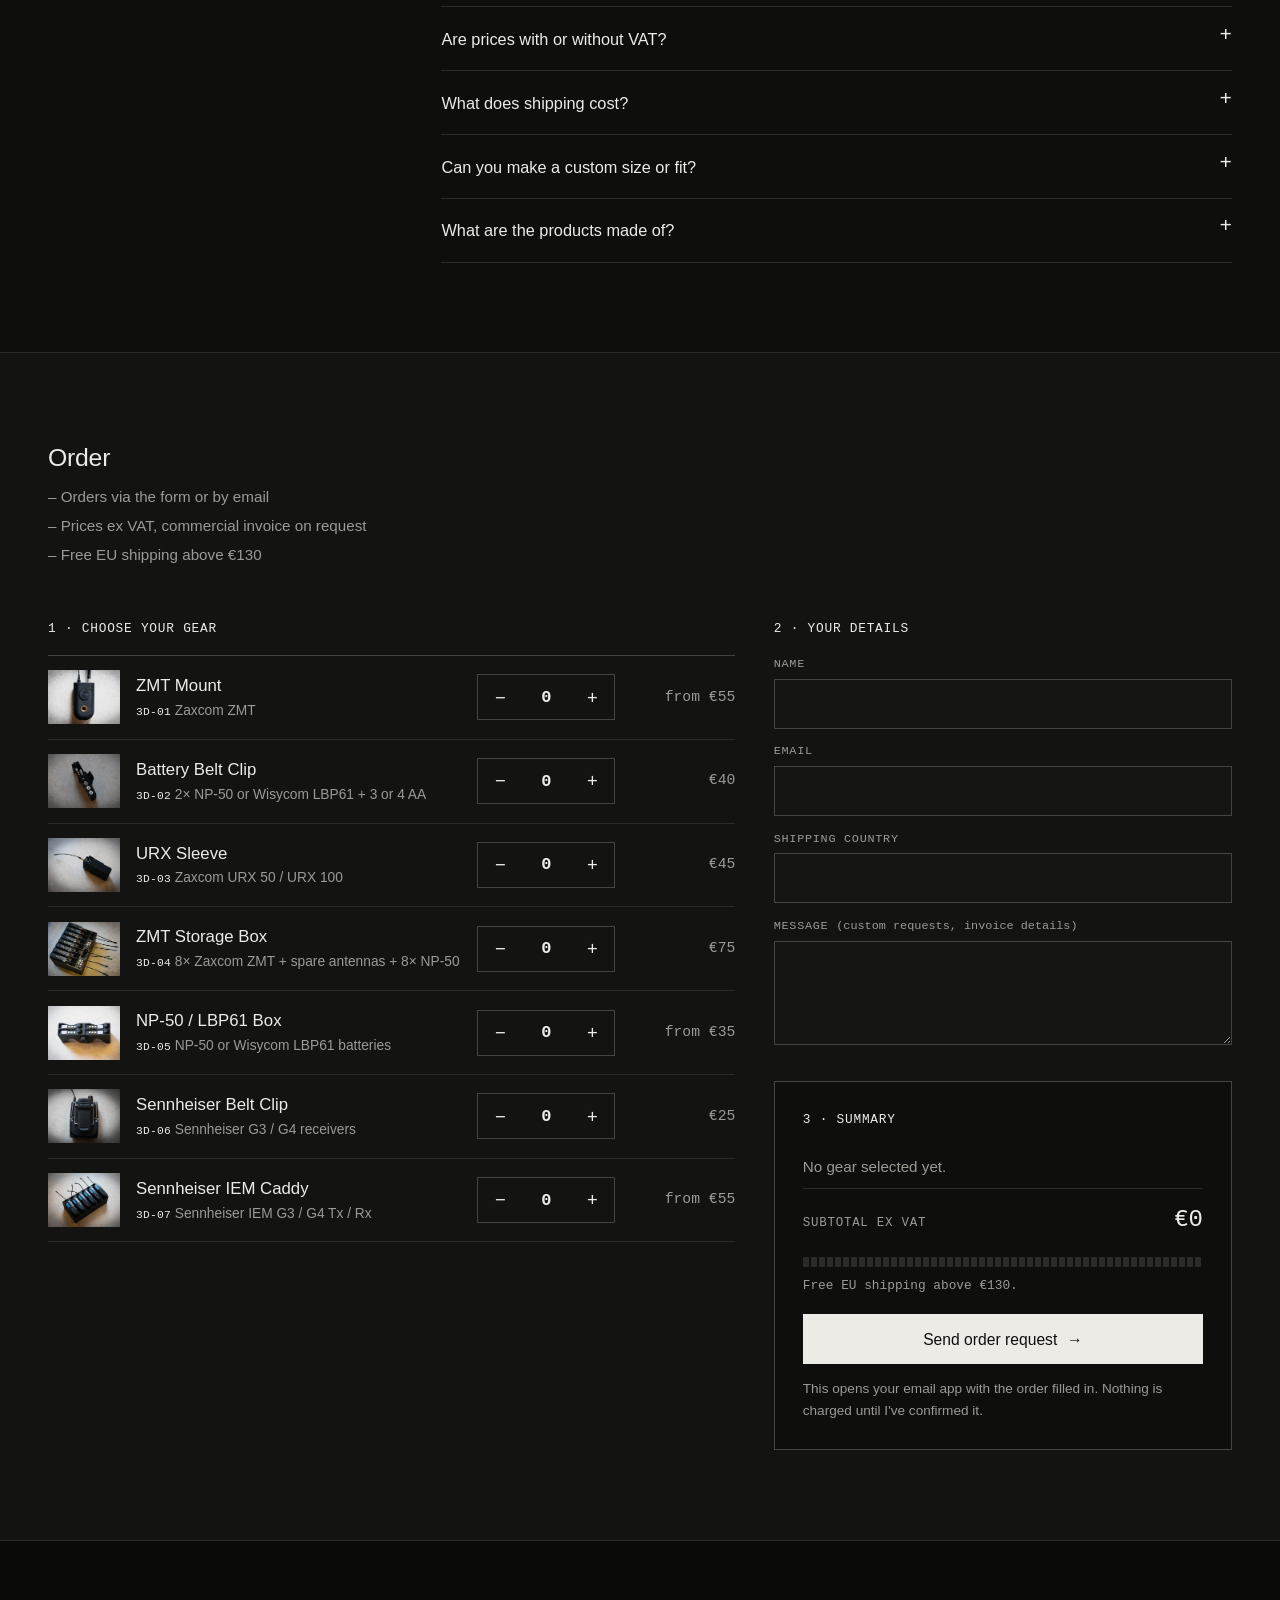
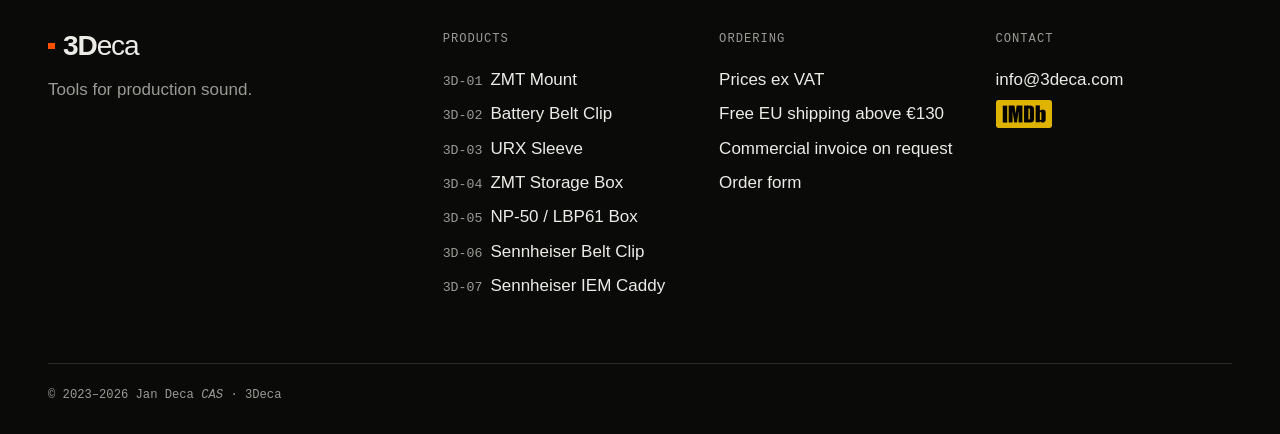
==== commit a909d39a: "Final touches: new hero photo, title and CAS - Front page shows the ZMT Mount on the clamp and quick" ====
--- a/3deca-website/public/index.html
+++ b/3deca-website/public/index.html
@@ -3,14 +3,14 @@
 <head>
 <meta charset="utf-8">
 <meta name="viewport" content="width=device-width, initial-scale=1">
-<title>3Deca · Set gear for production sound mixers</title>
+<title>3Deca · Tools for production sound</title>
 <meta name="description" content="Sturdy carbon/nylon set gear for production sound mixers: mounts, belt clips and storage caddies for Zaxcom, Sennheiser and Wisycom. Designed and used on set.">
 <link rel="canonical" href="https://www.3deca.com/">
 <meta name="theme-color" content="#0e0e0d">
 <meta name="color-scheme" content="dark">
 <meta property="og:type" content="website">
 <meta property="og:site_name" content="3Deca">
-<meta property="og:title" content="3Deca · Set gear for production sound mixers">
+<meta property="og:title" content="3Deca · Tools for production sound">
 <meta property="og:description" content="Sturdy carbon/nylon set gear for production sound mixers: mounts, belt clips and storage caddies for Zaxcom, Sennheiser and Wisycom. Designed and used on set.">
 <meta property="og:url" content="https://www.3deca.com/">
 <meta property="og:image" content="https://www.3deca.com/img/og-image.jpg">
@@ -21,7 +21,7 @@
 <link rel="stylesheet" href="css/style.css">
 <script>document.documentElement.classList.add("js")</script>
 <script src="js/main.js" defer></script>
-<script type="application/ld+json">{"@context": "https://schema.org", "@type": "Organization", "name": "3Deca", "url": "https://www.3deca.com", "email": "info@3deca.com", "founder": {"@type": "Person", "name": "Jan Deca", "sameAs": "https://www.imdb.me/jandeca"}, "description": "Sturdy carbon/nylon set gear for production sound mixers: mounts, belt clips and storage caddies for Zaxcom, Sennheiser and Wisycom. Designed and used on set."}</script>
+<script type="application/ld+json">{"@context": "https://schema.org", "@type": "Organization", "name": "3Deca", "url": "https://www.3deca.com", "email": "info@3deca.com", "founder": {"@type": "Person", "name": "Jan Deca CAS", "sameAs": "https://www.imdb.me/jandeca"}, "description": "Sturdy carbon/nylon set gear for production sound mixers: mounts, belt clips and storage caddies for Zaxcom, Sennheiser and Wisycom. Designed and used on set."}</script>
 </head>
 <body class="page-home">
 <a class="skip-link" href="#main">Skip to content</a>
@@ -43,7 +43,7 @@
   <section class="hero" aria-labelledby="hero-title">
     <div class="container hero-grid">
       <div class="hero-text">
-        <h1 id="hero-title" class="hero-title">Set gear for production sound</h1>
+        <h1 id="hero-title" class="hero-title">Tools for production sound</h1>
         <div class="hero-actions">
           <a class="btn btn-ink" href="#products">Products</a>
           <a class="text-link" href="#order">Order form</a>
@@ -52,7 +52,7 @@
       </div>
       <figure class="hero-media">
         <a class="hero-shot" href="zmt-mount/">
-          <img class="hero-img" src="img/zmt-mount/c-1600.webp" srcset="img/zmt-mount/c-720.webp 720w, img/zmt-mount/c-1600.webp 1600w" sizes="(min-width: 1000px) 55vw, 100vw" width="1600" height="1200" alt="Back of the ZMT mount: the round rubber-coated magnet and a brass 3/8 inch thread." fetchpriority="high" decoding="async">
+          <img class="hero-img" src="img/zmt-mount/06-1600.webp" srcset="img/zmt-mount/06-720.webp 720w, img/zmt-mount/06-1600.webp 1600w" sizes="(min-width: 1000px) 60vw, 100vw" width="1600" height="1070" alt="The ZMT mount with transmitter and mic on a gooseneck, held by a spring clamp." fetchpriority="high" decoding="async">
         </a>
         <figcaption class="hero-caption">
           <span><span class="code">3D-01</span> ZMT Mount</span>
@@ -172,7 +172,7 @@
     <div class="container split">
       <h2 id="about-title" class="section-title">About</h2>
       <div class="about-copy">
-        <p>3Deca is run by Jan Deca CAS, production sound mixer based in Europe.</p>
+        <p>3Deca is run by Jan Deca <em>CAS</em>, production sound mixer based in Europe.</p>
         <p><a class="text-link" href="mailto:info@3deca.com">info@3deca.com</a></p>
         <p><a class="imdb" href="https://www.imdb.me/jandeca" rel="noopener"><img src="img/imdb.png" width="56" height="28" alt="Jan Deca CAS on IMDb"></a></p>
       </div>
@@ -388,7 +388,7 @@
     <div class="footer-grid">
       <div class="footer-brand">
         <a class="footer-mark" href="./" aria-label="3Deca, home"><span class="wm" aria-hidden="true"><span class="wm-mark"></span><span class="wm-3d">3D</span><span class="wm-eca">eca</span></span></a>
-        <p>Set gear for production sound.</p>
+        <p>Tools for production sound.</p>
       </div>
       <div>
         <h2 class="footer-h">Products</h2>
@@ -407,12 +407,12 @@
         <h2 class="footer-h">Contact</h2>
         <ul class="footer-list">
           <li><a href="mailto:info@3deca.com">info@3deca.com</a></li>
-          <li><a href="https://www.imdb.me/jandeca" rel="noopener">Jan Deca CAS on IMDb</a></li>
+          <li><a class="imdb" href="https://www.imdb.me/jandeca" rel="noopener"><img src="img/imdb.png" width="56" height="28" alt="Jan Deca CAS on IMDb"></a></li>
         </ul>
       </div>
     </div>
     <div class="footer-bottom">
-      <p>© 2023–2026 Jan Deca · 3Deca</p>
+      <p>© 2023–2026 Jan Deca <em>CAS</em> · 3Deca</p>
     </div>
   </div>
 </footer>
